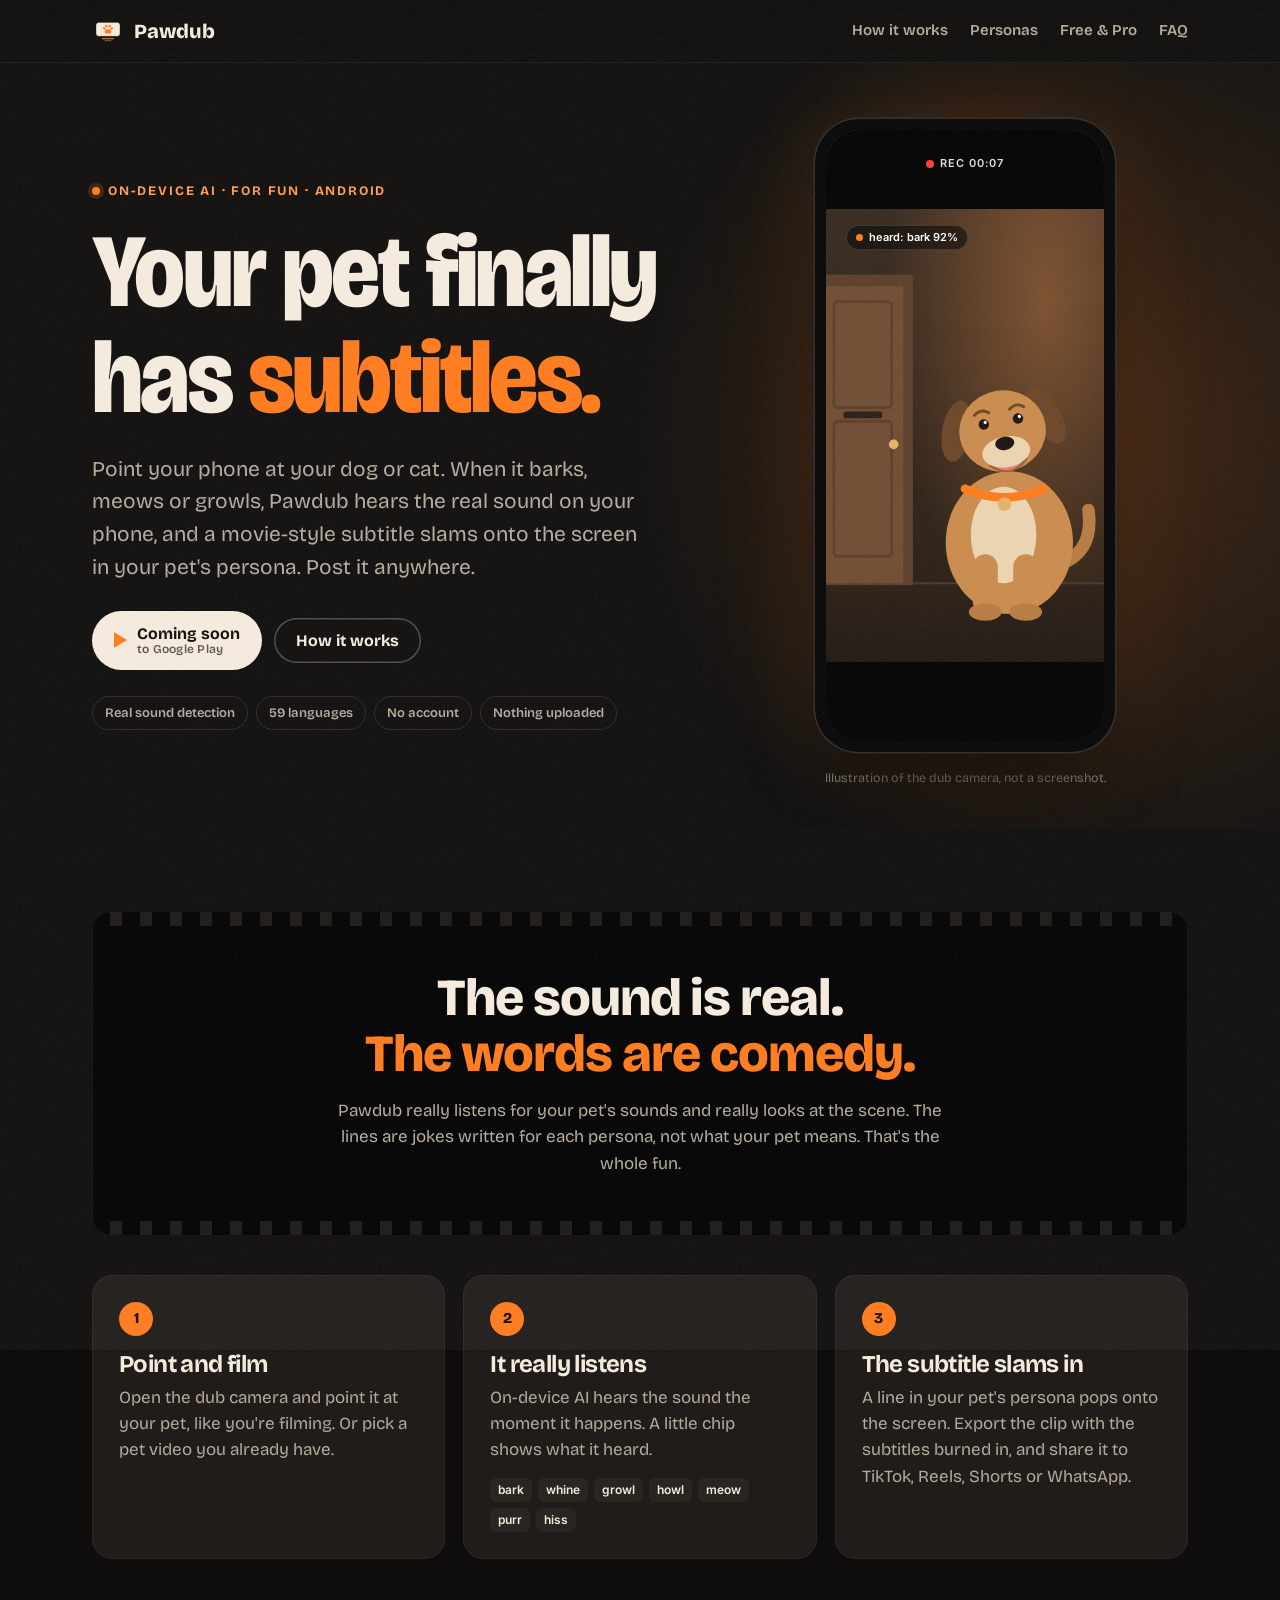
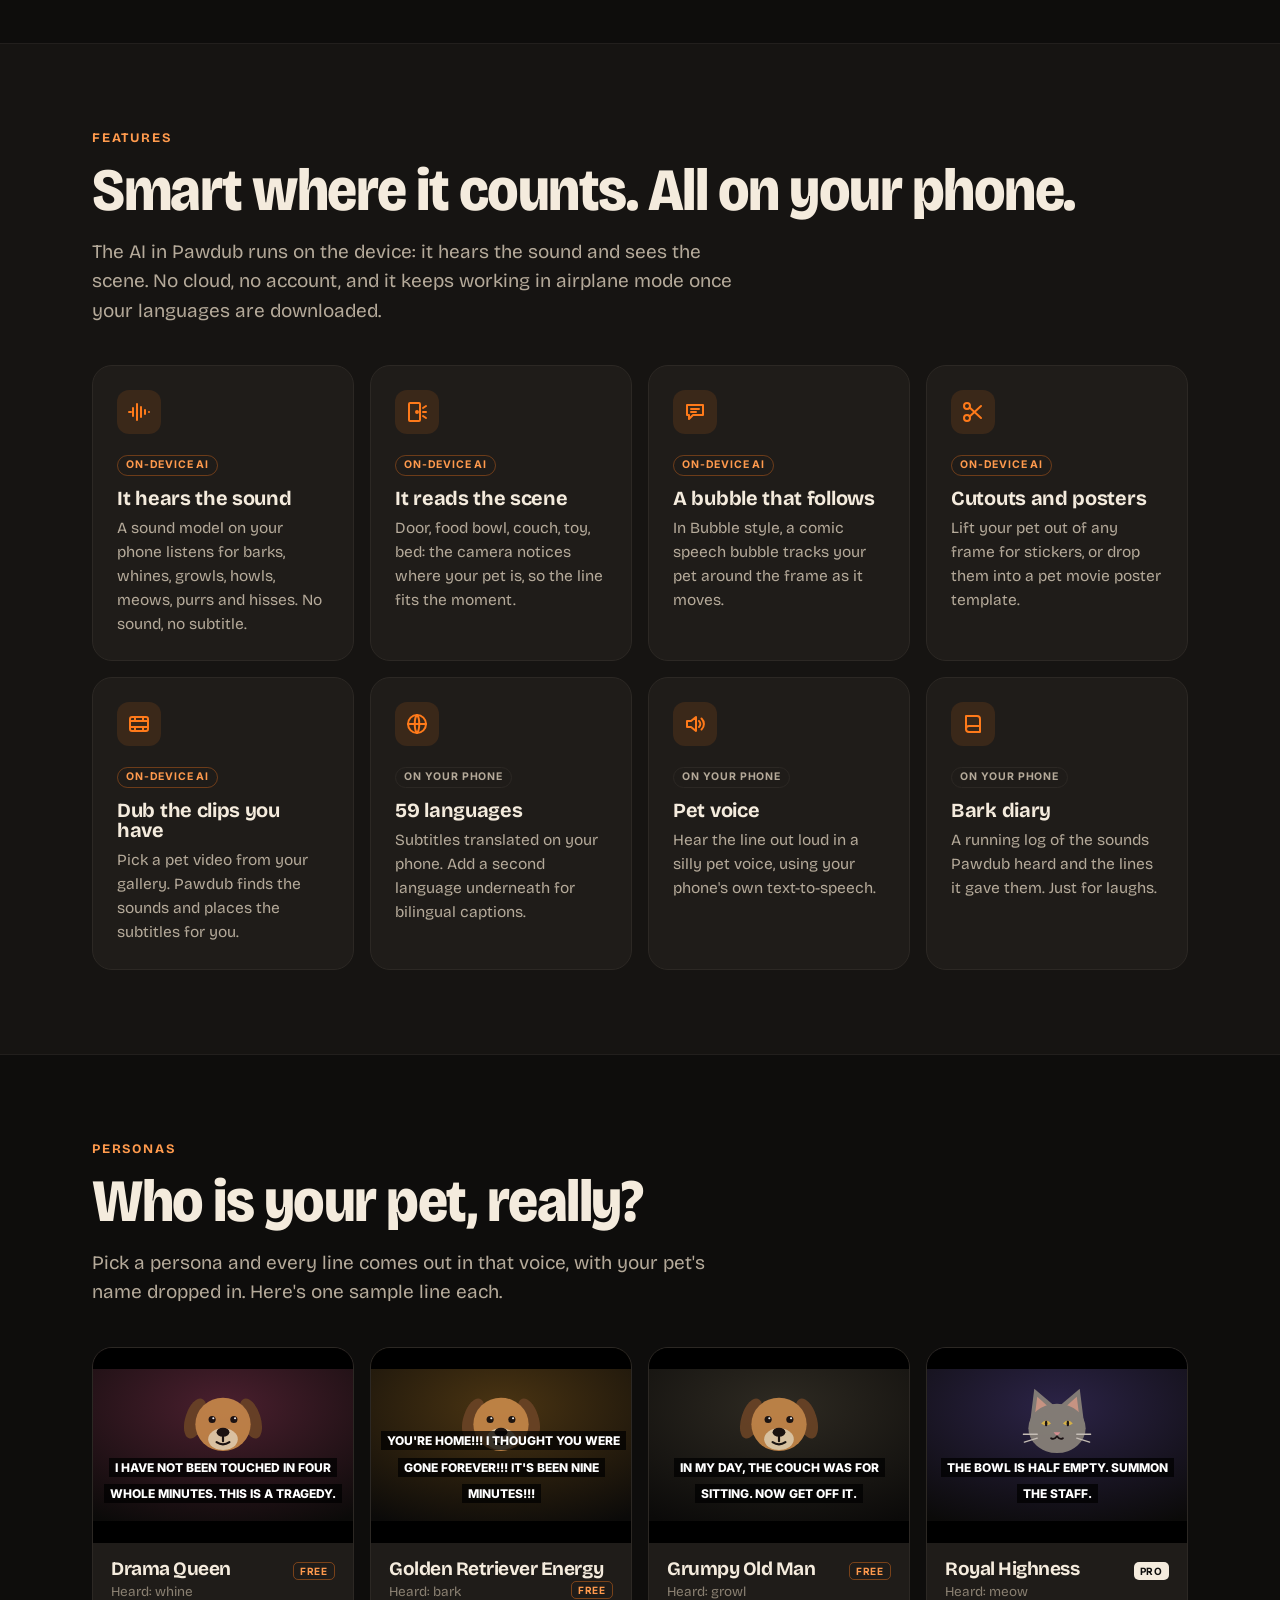
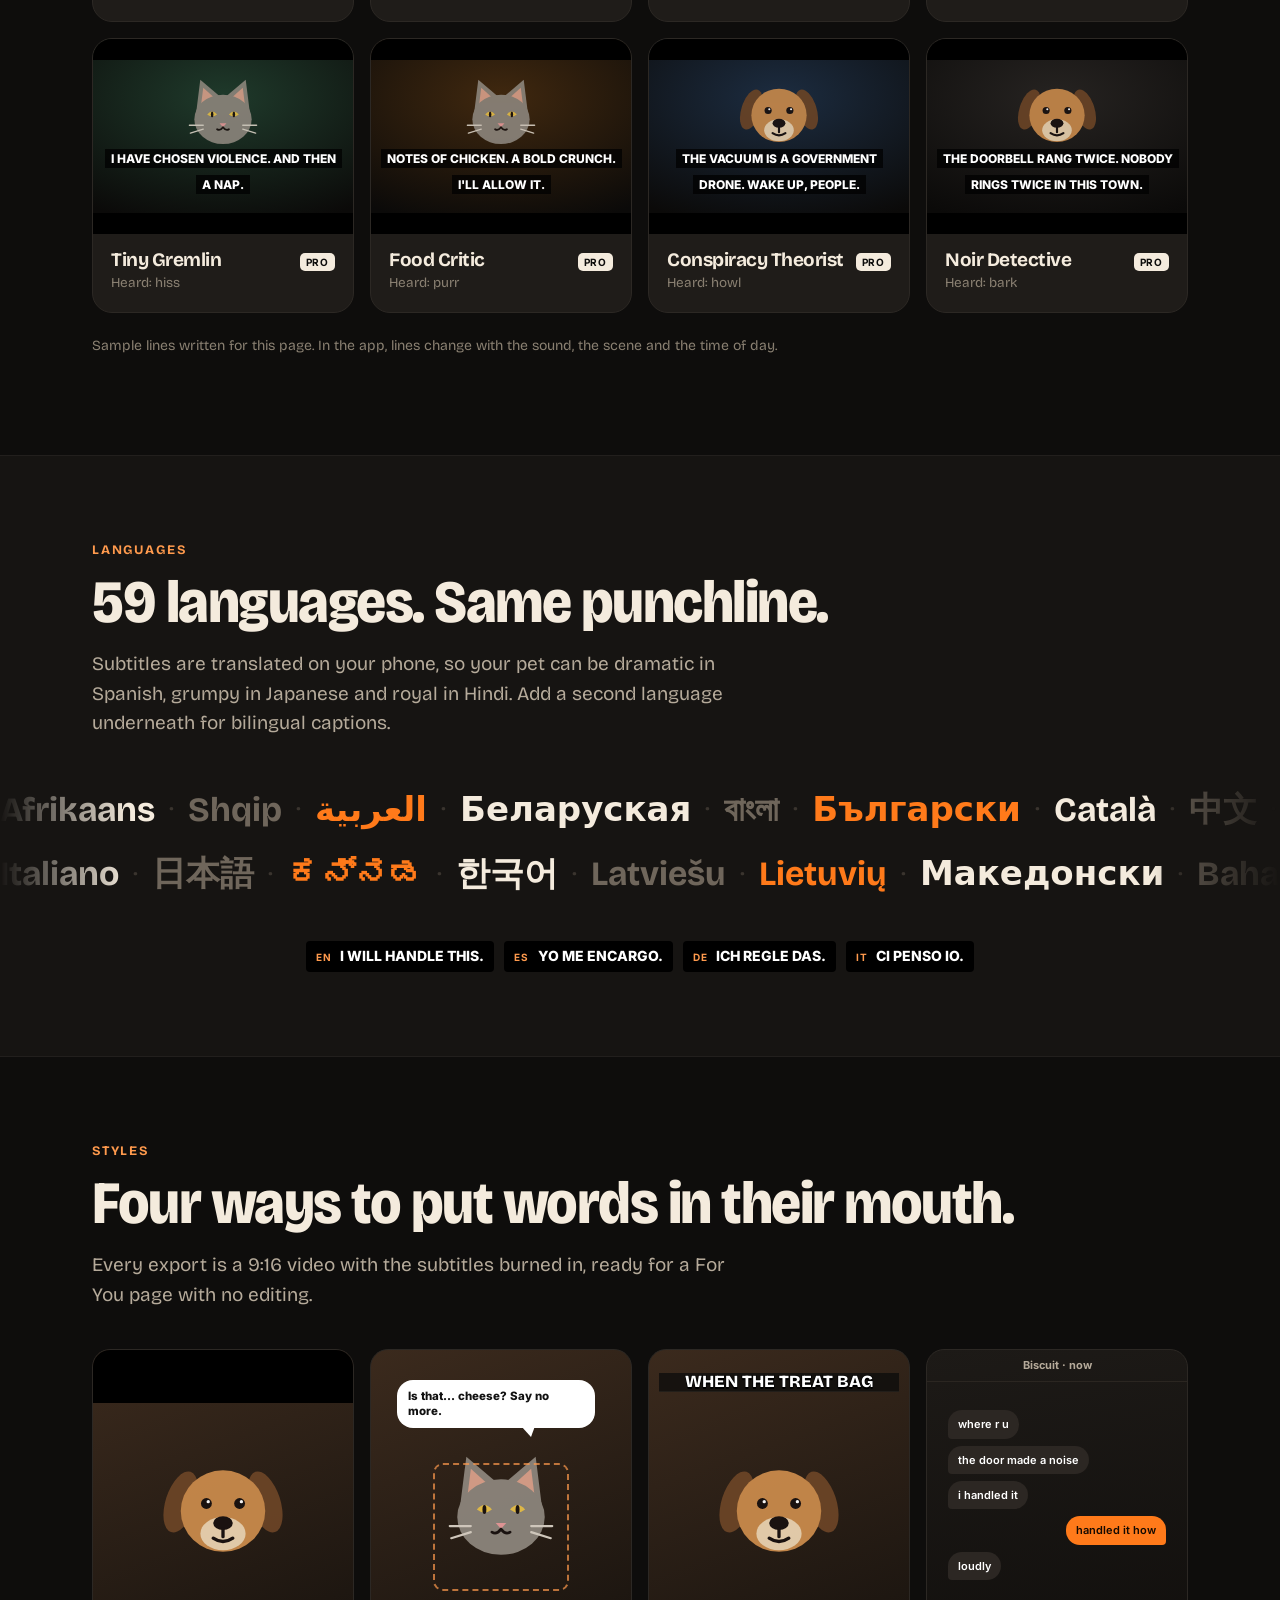
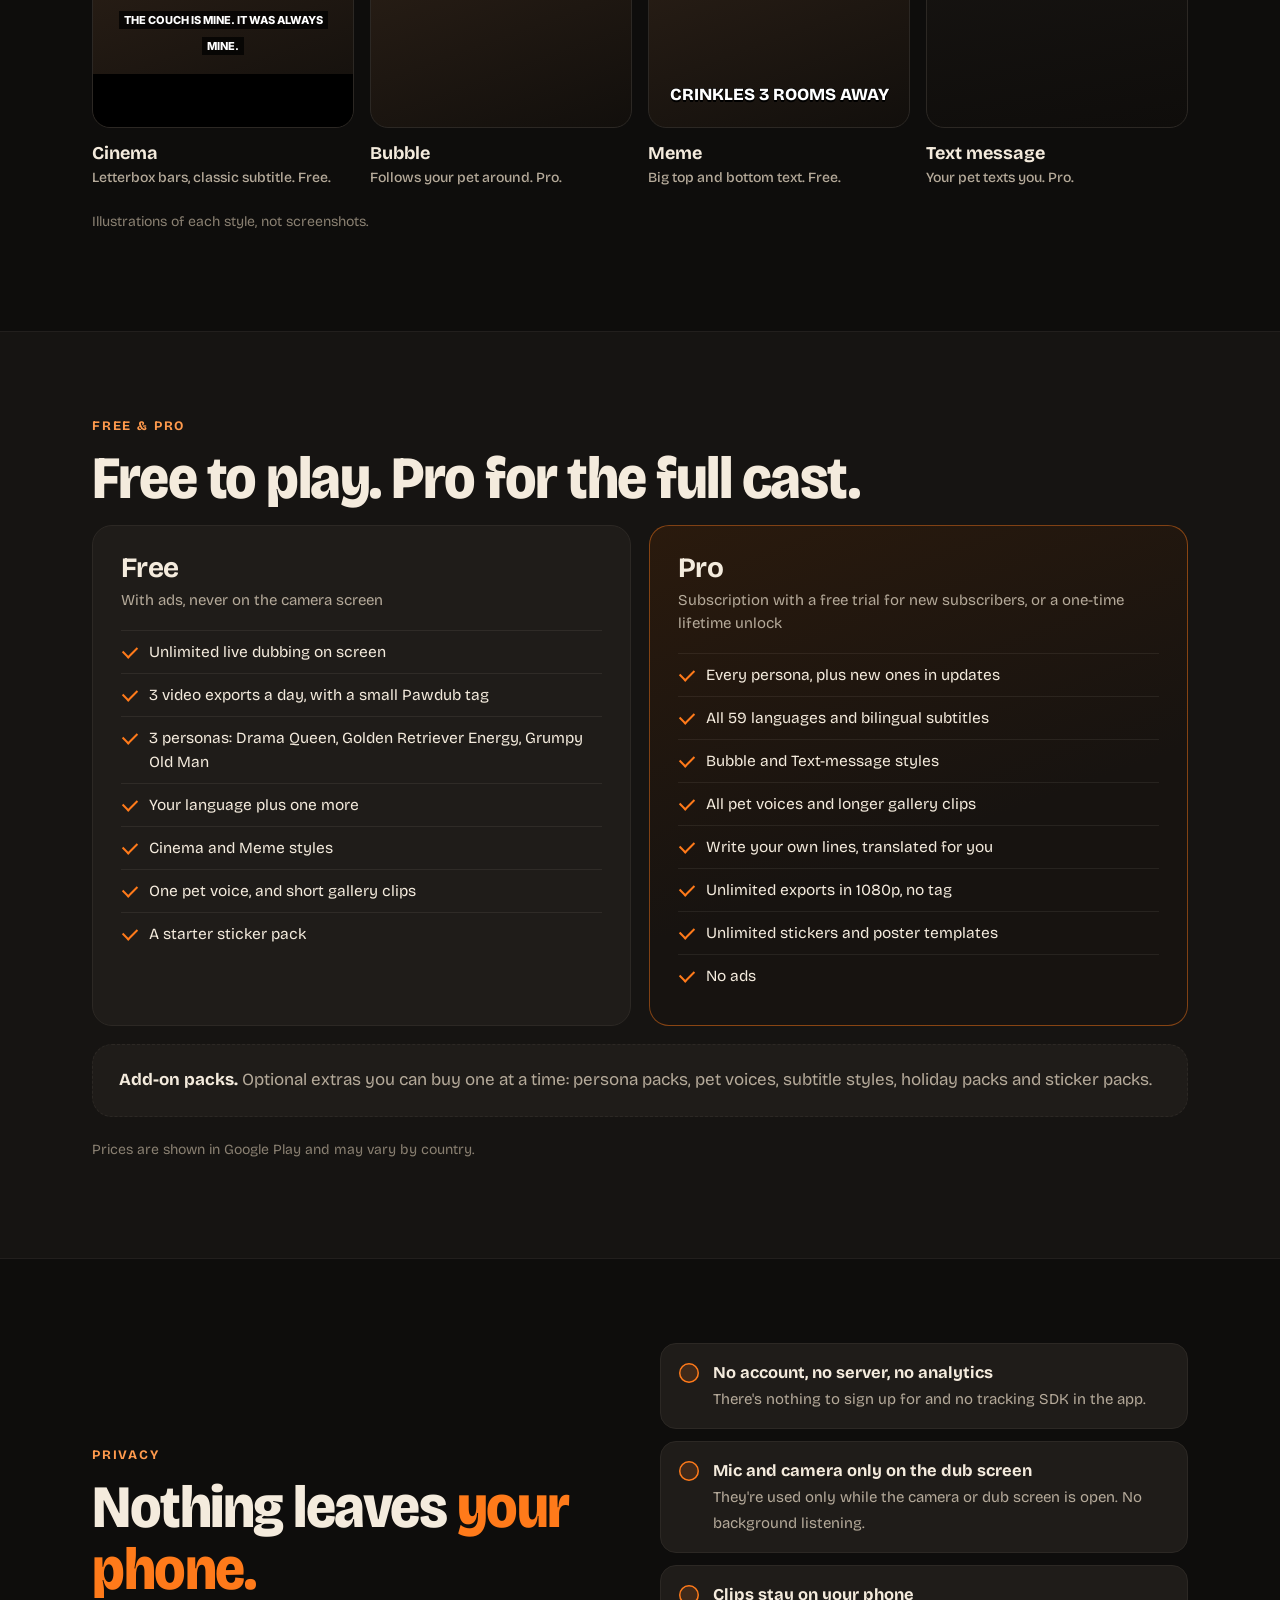
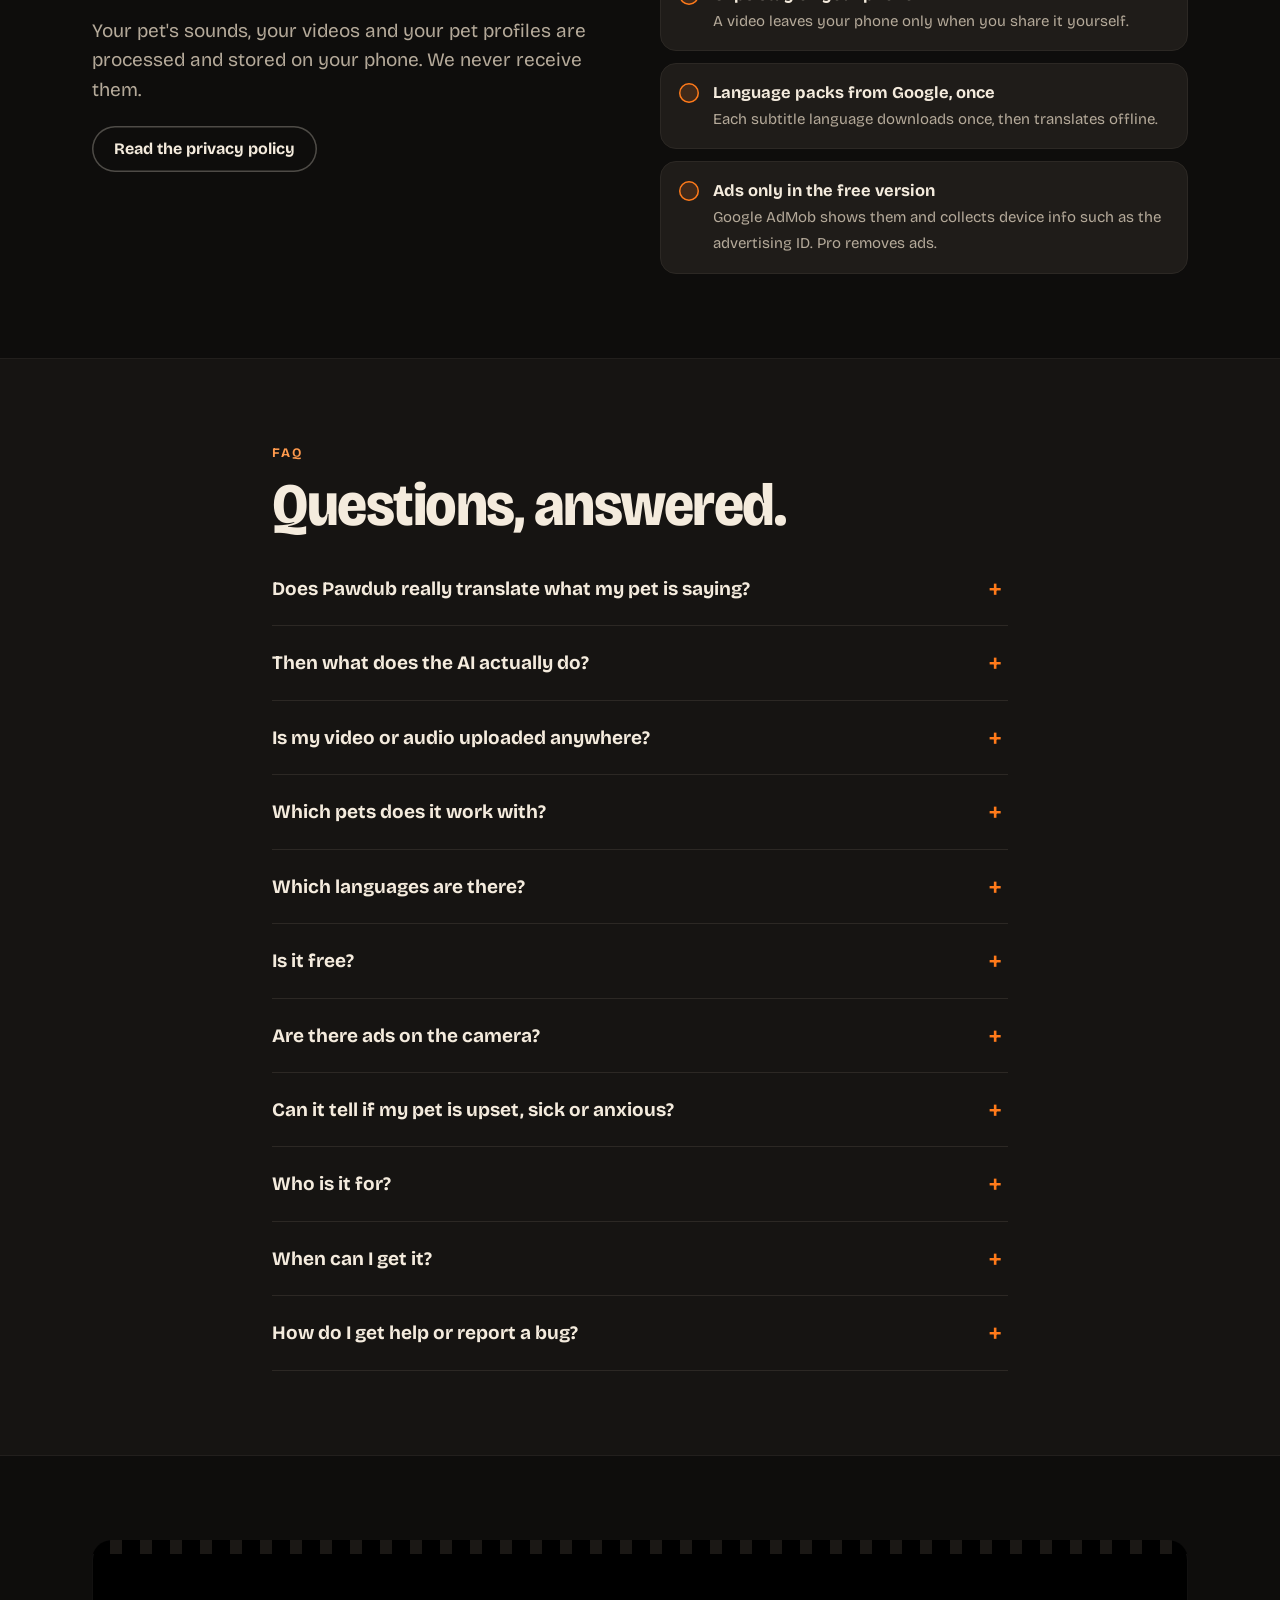
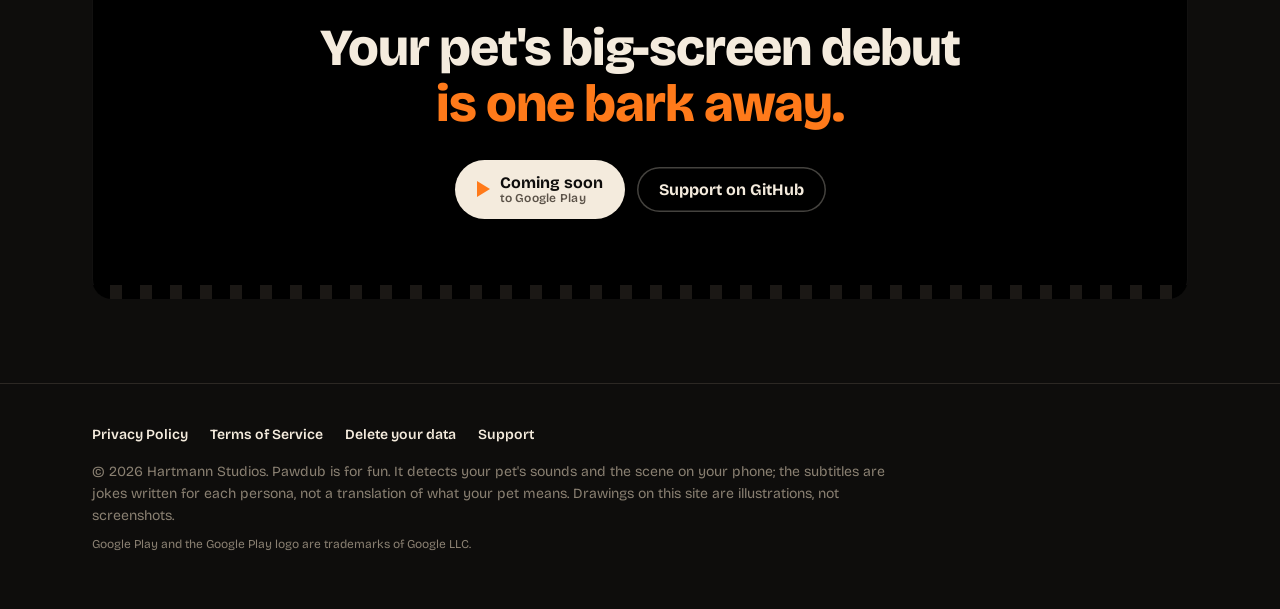
==== index.html @ ab659527 "Add Pawdub website, privacy policy, terms and data deletion page" ====
<!doctype html>
<html lang="en">
<head>
<meta charset="utf-8">
<meta name="viewport" content="width=device-width, initial-scale=1, viewport-fit=cover">
<title>Pawdub: your pet finally has subtitles</title>
<meta name="description" content="Point your phone at your dog or cat. When it barks or meows, Pawdub detects the real sound on your phone and a funny movie-style subtitle pops up, in 59 languages. For fun. Coming soon to Google Play.">
<link rel="canonical" href="https://chartmann1590.github.io/pawdub-site/">
<meta name="theme-color" content="#0E0D0C">
<meta name="color-scheme" content="dark">
<meta property="og:type" content="website">
<meta property="og:site_name" content="Pawdub">
<meta property="og:title" content="Pawdub: your pet finally has subtitles">
<meta property="og:description" content="Point your phone at your dog or cat. When it barks or meows, Pawdub detects the real sound on your phone and a funny movie-style subtitle pops up, in 59 languages. For fun. Coming soon to Google Play.">
<meta property="og:url" content="https://chartmann1590.github.io/pawdub-site/">
<meta property="og:image" content="https://chartmann1590.github.io/pawdub-site/img/og.png">
<meta property="og:image:width" content="1200">
<meta property="og:image:height" content="630">
<meta property="og:image:alt" content="Pawdub: your pet finally has subtitles">
<meta name="twitter:card" content="summary_large_image">
<meta name="twitter:title" content="Pawdub: your pet finally has subtitles">
<meta name="twitter:description" content="Point your phone at your dog or cat. When it barks or meows, Pawdub detects the real sound on your phone and a funny movie-style subtitle pops up, in 59 languages. For fun. Coming soon to Google Play.">
<meta name="twitter:image" content="https://chartmann1590.github.io/pawdub-site/img/og.png">
<link rel="icon" type="image/png" sizes="32x32" href="https://chartmann1590.github.io/pawdub-site/img/icon-32.png">
<link rel="apple-touch-icon" href="https://chartmann1590.github.io/pawdub-site/img/icon-180.png">
<link rel="preconnect" href="https://fonts.googleapis.com">
<link rel="preconnect" href="https://fonts.gstatic.com" crossorigin>
<link rel="stylesheet" href="https://fonts.googleapis.com/css2?family=Bricolage+Grotesque:opsz,wdth,wght@12..96,75..100,400..800&family=Inter:wght@500..900&display=swap">
<link rel="stylesheet" href="https://chartmann1590.github.io/pawdub-site/style.css">

</head>
<body>
<a class="skip" href="#main">Skip to content</a>
<header class="top"><div class="wrap nav">
<a class="brand" href="https://chartmann1590.github.io/pawdub-site/"><img src="https://chartmann1590.github.io/pawdub-site/img/icon-192.png" alt="" width="32" height="32"><span>Pawdub</span></a>
<nav aria-label="Main"><a class="hide-sm" href="https://chartmann1590.github.io/pawdub-site/#how">How it works</a><a href="https://chartmann1590.github.io/pawdub-site/#personas">Personas</a><a class="hide-sm" href="https://chartmann1590.github.io/pawdub-site/#pro">Free &amp; Pro</a><a href="https://chartmann1590.github.io/pawdub-site/#faq">FAQ</a></nav>
</div></header>
<main id="main">
<svg width="0" height="0" style="position:absolute" aria-hidden="true" focusable="false"><defs>
<symbol id="dog" viewBox="0 0 100 100">
<ellipse cx="22" cy="46" rx="10" ry="21" transform="rotate(18 22 46)" fill="#6B4426"/><ellipse cx="78" cy="46" rx="10" ry="21" transform="rotate(-18 78 46)" fill="#6B4426"/>
<ellipse cx="50" cy="52" rx="28" ry="27" fill="#C98A4B"/><ellipse cx="50" cy="67" rx="15" ry="11" fill="#EBD3B0"/>
<ellipse cx="50" cy="60" rx="6.5" ry="4.6" fill="#1A1210"/><circle cx="39" cy="47" r="3.6" fill="#1A1210"/><circle cx="61" cy="47" r="3.6" fill="#1A1210"/>
<circle cx="40.2" cy="45.8" r="1.1" fill="#fff"/><circle cx="62.2" cy="45.8" r="1.1" fill="#fff"/>
<path d="M50 64v5M43.5 70q6.5 4.5 13 0" stroke="#1A1210" stroke-width="2.2" fill="none" stroke-linecap="round"/>
</symbol>
<symbol id="cat" viewBox="0 0 100 100">
<path d="M23 48 27 16 47 33Z" fill="#8C857C"/><path d="M77 48 73 16 53 33Z" fill="#8C857C"/>
<path d="M28 40 30 24 41 34Z" fill="#D9A08A"/><path d="M72 40 70 24 59 34Z" fill="#D9A08A"/>
<ellipse cx="50" cy="56" rx="29" ry="25" fill="#8C857C"/>
<path d="M34 51q5-6 10 0q-5 4-10 0Z" fill="#E7C04A"/><path d="M56 51q5-6 10 0q-5 4-10 0Z" fill="#E7C04A"/>
<ellipse cx="39" cy="51" rx="1.3" ry="3" fill="#1A1210"/><ellipse cx="61" cy="51" rx="1.3" ry="3" fill="#1A1210"/>
<path d="M46.5 60h7l-3.5 4Z" fill="#E79A9A"/><path d="M50 64q-3 4-6 2M50 64q3 4 6 2" stroke="#1A1210" stroke-width="1.8" fill="none" stroke-linecap="round"/>
<path d="M30 62H16M30 66l-13 4M70 62h14M70 66l13 4" stroke="#D8D0C4" stroke-width="1.4" stroke-linecap="round"/>
</symbol>
</defs></svg>
<section class="hero"><div class="wrap hero-grid">
<div class="hero-copy">
<p class="eyebrow">On-device AI &middot; For fun &middot; Android</p>
<h1>Your pet finally has <em>subtitles.</em></h1>
<p class="lead">Point your phone at your dog or cat. When it barks, meows or growls, Pawdub hears the real sound on your phone, and a movie-style subtitle slams onto the screen in your pet's persona. Post it anywhere.</p>
<div class="cta"><span class="btn soon" role="note" aria-label="Coming soon to Google Play"><i class="tri" aria-hidden="true"></i><span>Coming soon<small>to Google Play</small></span></span><a class="btn ghost" href="#how">How it works</a></div>
<ul class="pills"><li>Real sound detection</li><li>59 languages</li><li>No account</li><li>Nothing uploaded</li></ul>
</div>
<figure class="hero-art" style="margin:0">
<div class="phone"><div class="screen"><svg class="scene" viewBox="0 0 300 634" preserveAspectRatio="xMidYMid slice" aria-hidden="true">
<defs>
<linearGradient id="wall" x1="0" y1="0" x2="0" y2="1"><stop offset="0" stop-color="#3A2A1F"/><stop offset="1" stop-color="#22190F"/></linearGradient>
<radialGradient id="lamp" cx=".78" cy=".28" r=".55"><stop offset="0" stop-color="#FF9A4D" stop-opacity=".35"/><stop offset="1" stop-color="#FF9A4D" stop-opacity="0"/></radialGradient>
<linearGradient id="floor" x1="0" y1="0" x2="0" y2="1"><stop offset="0" stop-color="#2A1E15"/><stop offset="1" stop-color="#140F0B"/></linearGradient>
</defs>
<rect width="300" height="634" fill="url(#wall)"/><rect width="300" height="634" fill="url(#lamp)"/>
<rect y="470" width="300" height="164" fill="url(#floor)"/><path d="M0 470H300" stroke="#4A3626" stroke-width="2"/>
<g><rect x="-8" y="150" width="104" height="322" fill="#5A3D28"/><rect x="2" y="162" width="84" height="308" fill="#6E4B31"/>
<rect x="14" y="178" width="60" height="110" rx="4" fill="none" stroke="#5A3D28" stroke-width="3"/><rect x="14" y="302" width="60" height="140" rx="4" fill="none" stroke="#5A3D28" stroke-width="3"/>
<rect x="24" y="292" width="40" height="7" rx="2" fill="#2A1C12"/><circle cx="76" cy="326" r="5" fill="#E2B26B"/></g>
<g stroke="#FF7A1A" stroke-width="3" fill="none" stroke-linecap="round">
<path class="ring" d="M130 328q-10 14 0 28"/><path class="ring r2" d="M116 318q-16 24 0 48"/><path class="ring r3" d="M102 308q-22 34 0 68"/></g>
<g>
<path d="M250 450q34-14 28-56" stroke="#B57A3F" stroke-width="13" fill="none" stroke-linecap="round"/>
<ellipse cx="196" cy="428" rx="66" ry="74" fill="#C98A4B"/><ellipse cx="190" cy="420" rx="34" ry="50" fill="#EBD3B0"/>
<rect x="158" y="440" width="26" height="62" rx="13" fill="#C98A4B"/><rect x="200" y="440" width="26" height="62" rx="13" fill="#C98A4B"/>
<ellipse cx="171" cy="500" rx="17" ry="9" fill="#B57A3F"/><ellipse cx="213" cy="500" rx="17" ry="9" fill="#B57A3F"/>
<path d="M150 372q40 18 82 0" stroke="#FF7A1A" stroke-width="9" fill="none" stroke-linecap="round"/><circle cx="191" cy="388" r="7" fill="#E2B26B"/>
</g>
<g transform="rotate(-10 190 318)">
<ellipse cx="143" cy="304" rx="15" ry="32" transform="rotate(20 143 304)" fill="#6B4426"/><ellipse cx="237" cy="304" rx="15" ry="32" transform="rotate(-20 237 304)" fill="#6B4426"/>
<ellipse cx="190" cy="312" rx="45" ry="42" fill="#C98A4B"/>
<circle cx="172" cy="302" r="5.4" fill="#1A1210"/><circle cx="208" cy="302" r="5.4" fill="#1A1210"/><circle cx="173.8" cy="300.2" r="1.7" fill="#fff"/><circle cx="209.8" cy="300.2" r="1.7" fill="#fff"/>
<path d="M164 291q8-6 15 0M201 291q8-6 15 0" stroke="#6B4426" stroke-width="3" fill="none" stroke-linecap="round"/>
<g class="jaw"><path d="M170 340q20 18 40 0v6q-20 18-40 0Z" fill="#9C5F33"/><path d="M178 346q12 9 24 0" stroke="#E87C7C" stroke-width="5" fill="none" stroke-linecap="round"/></g>
<ellipse cx="190" cy="334" rx="25" ry="16" fill="#EBD3B0"/>
<ellipse cx="190" cy="325" rx="10" ry="7" fill="#1A1210"/>
</g>
</svg>
<div class="lb t"></div><div class="lb b"></div>
<div class="rec"><b></b>REC 00:07</div><div class="lang-c" aria-hidden="true"><b class="lang">EN</b><b class="lang">ES</b><b class="lang">PT</b><b class="lang">FR</b></div>
<div class="chip"><i></i>heard: bark 92%</div>
<div class="subs" aria-live="off"><p class="sub" lang="en"><span>The mailman has returned. I will handle this.</span><small>HEARD: BARK &middot; DOOR</small></p><p class="sub" lang="es"><span>El cartero ha vuelto. Yo me encargo de esto.</span><small>HEARD: BARK &middot; DOOR</small></p><p class="sub" lang="pt"><span>O carteiro voltou. Deixa comigo.</span><small>HEARD: BARK &middot; DOOR</small></p><p class="sub" lang="fr"><span>Le facteur est de retour. Je m&#x27;en occupe.</span><small>HEARD: BARK &middot; DOOR</small></p></div>
</div></div>
<figcaption class="cap">Illustration of the dub camera, not a screenshot.</figcaption></figure>
</div></section>

<section class="sec" id="how"><div class="wrap">
<div class="letterbox"><p class="big">The sound is real.<br><span>The words are comedy.</span></p>
<p class="small">Pawdub really listens for your pet's sounds and really looks at the scene. The lines are jokes written for each persona, not what your pet means. That's the whole fun.</p></div>
<div class="steps">
<div class="step"><div class="n">1</div><h3>Point and film</h3><p>Open the dub camera and point it at your pet, like you're filming. Or pick a pet video you already have.</p></div>
<div class="step"><div class="n">2</div><h3>It really listens</h3><p>On-device AI hears the sound the moment it happens. A little chip shows what it heard.</p><div class="heard"><span>bark</span><span>whine</span><span>growl</span><span>howl</span><span>meow</span><span>purr</span><span>hiss</span></div></div>
<div class="step"><div class="n">3</div><h3>The subtitle slams in</h3><p>A line in your pet's persona pops onto the screen. Export the clip with the subtitles burned in, and share it to TikTok, Reels, Shorts or WhatsApp.</p></div>
</div>
</div></section>

<section class="sec alt" id="features"><div class="wrap">
<p class="kicker">Features</p>
<h2>Smart where it counts. All on your phone.</h2>
<p class="intro">The AI in Pawdub runs on the device: it hears the sound and sees the scene. No cloud, no account, and it keeps working in airplane mode once your languages are downloaded.</p>
<div class="grid f"><div class="card"><div class="ic"><svg viewBox="0 0 24 24" aria-hidden="true"><path d="M2 12h2M6 8v8M10 4v16M14 7v10M18 10v4M22 12h0"/></svg></div><span class="tag">On-device AI</span><h3>It hears the sound</h3><p>A sound model on your phone listens for barks, whines, growls, howls, meows, purrs and hisses. No sound, no subtitle.</p></div><div class="card"><div class="ic"><svg viewBox="0 0 24 24" aria-hidden="true"><rect x="4" y="3" width="11" height="18" rx="1"/><circle cx="12" cy="12" r="1"/><path d="M18 8l3-2M18 12h3M18 16l3 2"/></svg></div><span class="tag">On-device AI</span><h3>It reads the scene</h3><p>Door, food bowl, couch, toy, bed: the camera notices where your pet is, so the line fits the moment.</p></div><div class="card"><div class="ic"><svg viewBox="0 0 24 24" aria-hidden="true"><path d="M4 5h16v10H10l-4 4v-4H4z"/><path d="M8 9h8M8 12h5"/></svg></div><span class="tag">On-device AI</span><h3>A bubble that follows</h3><p>In Bubble style, a comic speech bubble tracks your pet around the frame as it moves.</p></div><div class="card"><div class="ic"><svg viewBox="0 0 24 24" aria-hidden="true"><circle cx="6" cy="6" r="3"/><circle cx="6" cy="18" r="3"/><path d="M8.6 7.6 20 18M8.6 16.4 20 6"/></svg></div><span class="tag">On-device AI</span><h3>Cutouts and posters</h3><p>Lift your pet out of any frame for stickers, or drop them into a pet movie poster template.</p></div><div class="card"><div class="ic"><svg viewBox="0 0 24 24" aria-hidden="true"><rect x="3" y="5" width="18" height="14" rx="2"/><path d="M3 9h18M3 15h18M8 5v4M16 5v4M8 15v4M16 15v4"/></svg></div><span class="tag">On-device AI</span><h3>Dub the clips you have</h3><p>Pick a pet video from your gallery. Pawdub finds the sounds and places the subtitles for you.</p></div><div class="card"><div class="ic"><svg viewBox="0 0 24 24" aria-hidden="true"><circle cx="12" cy="12" r="9"/><path d="M3 12h18M12 3c3 3 3 15 0 18M12 3c-3 3-3 15 0 18"/></svg></div><span class="tag plain">On your phone</span><h3>59 languages</h3><p>Subtitles translated on your phone. Add a second language underneath for bilingual captions.</p></div><div class="card"><div class="ic"><svg viewBox="0 0 24 24" aria-hidden="true"><path d="M4 9v6h4l5 4V5L8 9z"/><path d="M16 9a4 4 0 0 1 0 6M18.5 6.5a7.5 7.5 0 0 1 0 11"/></svg></div><span class="tag plain">On your phone</span><h3>Pet voice</h3><p>Hear the line out loud in a silly pet voice, using your phone's own text-to-speech.</p></div><div class="card"><div class="ic"><svg viewBox="0 0 24 24" aria-hidden="true"><path d="M5 4h11a3 3 0 0 1 3 3v13H8a3 3 0 0 1-3-3z"/><path d="M5 17a3 3 0 0 1 3-3h11"/></svg></div><span class="tag plain">On your phone</span><h3>Bark diary</h3><p>A running log of the sounds Pawdub heard and the lines it gave them. Just for laughs.</p></div></div>
</div></section>

<section class="sec" id="personas"><div class="wrap">
<p class="kicker">Personas</p>
<h2>Who is your pet, really?</h2>
<p class="intro">Pick a persona and every line comes out in that voice, with your pet's name dropped in. Here's one sample line each.</p>
<p class="swipe" aria-hidden="true">Swipe for more &rarr;</p>
<div class="personas"><article class="persona"><div class="frame" style="--c:#4A1F2E"><svg class="" viewBox="0 0 100 100" aria-hidden="true"><use href="#dog"/></svg><p><span>I have not been touched in four whole minutes. This is a tragedy.</span></p></div><div class="meta"><h3>Drama Queen<span class=free>FREE</span></h3><p>Heard: whine</p></div></article><article class="persona"><div class="frame" style="--c:#4A3412"><svg class="" viewBox="0 0 100 100" aria-hidden="true"><use href="#dog"/></svg><p><span>You&#x27;re home!!! I thought you were gone forever!!! It&#x27;s been nine minutes!!!</span></p></div><div class="meta"><h3>Golden Retriever Energy<span class=free>FREE</span></h3><p>Heard: bark</p></div></article><article class="persona"><div class="frame" style="--c:#2E2A22"><svg class="" viewBox="0 0 100 100" aria-hidden="true"><use href="#dog"/></svg><p><span>In my day, the couch was for sitting. Now get off it.</span></p></div><div class="meta"><h3>Grumpy Old Man<span class=free>FREE</span></h3><p>Heard: growl</p></div></article><article class="persona"><div class="frame" style="--c:#2B2346"><svg class="" viewBox="0 0 100 100" aria-hidden="true"><use href="#cat"/></svg><p><span>The bowl is half empty. Summon the staff.</span></p></div><div class="meta"><h3>Royal Highness<span class=pro>PRO</span></h3><p>Heard: meow</p></div></article><article class="persona"><div class="frame" style="--c:#1F3A2B"><svg class="" viewBox="0 0 100 100" aria-hidden="true"><use href="#cat"/></svg><p><span>I have chosen violence. And then a nap.</span></p></div><div class="meta"><h3>Tiny Gremlin<span class=pro>PRO</span></h3><p>Heard: hiss</p></div></article><article class="persona"><div class="frame" style="--c:#40280F"><svg class="" viewBox="0 0 100 100" aria-hidden="true"><use href="#cat"/></svg><p><span>Notes of chicken. A bold crunch. I&#x27;ll allow it.</span></p></div><div class="meta"><h3>Food Critic<span class=pro>PRO</span></h3><p>Heard: purr</p></div></article><article class="persona"><div class="frame" style="--c:#1C2C40"><svg class="" viewBox="0 0 100 100" aria-hidden="true"><use href="#dog"/></svg><p><span>The vacuum is a government drone. Wake up, people.</span></p></div><div class="meta"><h3>Conspiracy Theorist<span class=pro>PRO</span></h3><p>Heard: howl</p></div></article><article class="persona"><div class="frame" style="--c:#262321"><svg class="" viewBox="0 0 100 100" aria-hidden="true"><use href="#dog"/></svg><p><span>The doorbell rang twice. Nobody rings twice in this town.</span></p></div><div class="meta"><h3>Noir Detective<span class=pro>PRO</span></h3><p>Heard: bark</p></div></article></div>
<p class="fine">Sample lines written for this page. In the app, lines change with the sound, the scene and the time of day.</p>
</div></section>

<section class="sec alt" id="languages"><div class="wrap">
<p class="kicker">Languages</p>
<h2>59 languages. Same punchline.</h2>
<p class="intro">Subtitles are translated on your phone, so your pet can be dramatic in Spanish, grumpy in Japanese and royal in Hindi. Add a second language underneath for bilingual captions.</p>
</div>
<div class="ticker" aria-hidden="true"><div class="track"><span lang="und">Afrikaans</span><i>&middot;</i><span lang="und">Shqip</span><i>&middot;</i><span lang="und">العربية</span><i>&middot;</i><span lang="und">Беларуская</span><i>&middot;</i><span lang="und">বাংলা</span><i>&middot;</i><span lang="und">Български</span><i>&middot;</i><span lang="und">Català</span><i>&middot;</i><span lang="und">中文</span><i>&middot;</i><span lang="und">Hrvatski</span><i>&middot;</i><span lang="und">Čeština</span><i>&middot;</i><span lang="und">Dansk</span><i>&middot;</i><span lang="und">Nederlands</span><i>&middot;</i><span lang="und">English</span><i>&middot;</i><span lang="und">Esperanto</span><i>&middot;</i><span lang="und">Eesti</span><i>&middot;</i><span lang="und">Suomi</span><i>&middot;</i><span lang="und">Français</span><i>&middot;</i><span lang="und">Galego</span><i>&middot;</i><span lang="und">ქართული</span><i>&middot;</i><span lang="und">Deutsch</span><i>&middot;</i><span lang="und">Ελληνικά</span><i>&middot;</i><span lang="und">ગુજરાતી</span><i>&middot;</i><span lang="und">Kreyòl ayisyen</span><i>&middot;</i><span lang="und">עברית</span><i>&middot;</i><span lang="und">हिन्दी</span><i>&middot;</i><span lang="und">Magyar</span><i>&middot;</i><span lang="und">Íslenska</span><i>&middot;</i><span lang="und">Bahasa Indonesia</span><i>&middot;</i><span lang="und">Gaeilge</span><i>&middot;</i><span lang="und">Afrikaans</span><i>&middot;</i><span lang="und">Shqip</span><i>&middot;</i><span lang="und">العربية</span><i>&middot;</i><span lang="und">Беларуская</span><i>&middot;</i><span lang="und">বাংলা</span><i>&middot;</i><span lang="und">Български</span><i>&middot;</i><span lang="und">Català</span><i>&middot;</i><span lang="und">中文</span><i>&middot;</i><span lang="und">Hrvatski</span><i>&middot;</i><span lang="und">Čeština</span><i>&middot;</i><span lang="und">Dansk</span><i>&middot;</i><span lang="und">Nederlands</span><i>&middot;</i><span lang="und">English</span><i>&middot;</i><span lang="und">Esperanto</span><i>&middot;</i><span lang="und">Eesti</span><i>&middot;</i><span lang="und">Suomi</span><i>&middot;</i><span lang="und">Français</span><i>&middot;</i><span lang="und">Galego</span><i>&middot;</i><span lang="und">ქართული</span><i>&middot;</i><span lang="und">Deutsch</span><i>&middot;</i><span lang="und">Ελληνικά</span><i>&middot;</i><span lang="und">ગુજરાતી</span><i>&middot;</i><span lang="und">Kreyòl ayisyen</span><i>&middot;</i><span lang="und">עברית</span><i>&middot;</i><span lang="und">हिन्दी</span><i>&middot;</i><span lang="und">Magyar</span><i>&middot;</i><span lang="und">Íslenska</span><i>&middot;</i><span lang="und">Bahasa Indonesia</span><i>&middot;</i><span lang="und">Gaeilge</span><i>&middot;</i></div></div>
<div class="ticker rev" aria-hidden="true"><div class="track"><span lang="und">Italiano</span><i>&middot;</i><span lang="und">日本語</span><i>&middot;</i><span lang="und">ಕನ್ನಡ</span><i>&middot;</i><span lang="und">한국어</span><i>&middot;</i><span lang="und">Latviešu</span><i>&middot;</i><span lang="und">Lietuvių</span><i>&middot;</i><span lang="und">Македонски</span><i>&middot;</i><span lang="und">Bahasa Melayu</span><i>&middot;</i><span lang="und">Malti</span><i>&middot;</i><span lang="und">मराठी</span><i>&middot;</i><span lang="und">Norsk</span><i>&middot;</i><span lang="und">فارسی</span><i>&middot;</i><span lang="und">Polski</span><i>&middot;</i><span lang="und">Português</span><i>&middot;</i><span lang="und">Română</span><i>&middot;</i><span lang="und">Русский</span><i>&middot;</i><span lang="und">Slovenčina</span><i>&middot;</i><span lang="und">Slovenščina</span><i>&middot;</i><span lang="und">Español</span><i>&middot;</i><span lang="und">Kiswahili</span><i>&middot;</i><span lang="und">Svenska</span><i>&middot;</i><span lang="und">Tagalog</span><i>&middot;</i><span lang="und">தமிழ்</span><i>&middot;</i><span lang="und">తెలుగు</span><i>&middot;</i><span lang="und">ไทย</span><i>&middot;</i><span lang="und">Türkçe</span><i>&middot;</i><span lang="und">Українська</span><i>&middot;</i><span lang="und">اردو</span><i>&middot;</i><span lang="und">Tiếng Việt</span><i>&middot;</i><span lang="und">Cymraeg</span><i>&middot;</i><span lang="und">Italiano</span><i>&middot;</i><span lang="und">日本語</span><i>&middot;</i><span lang="und">ಕನ್ನಡ</span><i>&middot;</i><span lang="und">한국어</span><i>&middot;</i><span lang="und">Latviešu</span><i>&middot;</i><span lang="und">Lietuvių</span><i>&middot;</i><span lang="und">Македонски</span><i>&middot;</i><span lang="und">Bahasa Melayu</span><i>&middot;</i><span lang="und">Malti</span><i>&middot;</i><span lang="und">मराठी</span><i>&middot;</i><span lang="und">Norsk</span><i>&middot;</i><span lang="und">فارسی</span><i>&middot;</i><span lang="und">Polski</span><i>&middot;</i><span lang="und">Português</span><i>&middot;</i><span lang="und">Română</span><i>&middot;</i><span lang="und">Русский</span><i>&middot;</i><span lang="und">Slovenčina</span><i>&middot;</i><span lang="und">Slovenščina</span><i>&middot;</i><span lang="und">Español</span><i>&middot;</i><span lang="und">Kiswahili</span><i>&middot;</i><span lang="und">Svenska</span><i>&middot;</i><span lang="und">Tagalog</span><i>&middot;</i><span lang="und">தமிழ்</span><i>&middot;</i><span lang="und">తెలుగు</span><i>&middot;</i><span lang="und">ไทย</span><i>&middot;</i><span lang="und">Türkçe</span><i>&middot;</i><span lang="und">Українська</span><i>&middot;</i><span lang="und">اردو</span><i>&middot;</i><span lang="und">Tiếng Việt</span><i>&middot;</i><span lang="und">Cymraeg</span><i>&middot;</i></div></div>
<div class="wrap"><div class="langline">
<span class="sub2"><b>EN</b>I will handle this.</span><span class="sub2" lang="es"><b>ES</b>Yo me encargo.</span><span class="sub2" lang="de"><b>DE</b>Ich regle das.</span><span class="sub2" lang="it"><b>IT</b>Ci penso io.</span>
</div></div>
</section>

<section class="sec" id="styles"><div class="wrap">
<p class="kicker">Styles</p>
<h2>Four ways to put words in their mouth.</h2>
<p class="intro">Every export is a 9:16 video with the subtitles burned in, ready for a For You page with no editing.</p>
<div class="styles">
<figure class="style"><div class="tile t-cinema"><svg class="pet" viewBox="0 0 100 100" aria-hidden="true"><use href="#dog"/></svg><p><span>The couch is mine. It was always mine.</span></p></div><figcaption>Cinema<span>Letterbox bars, classic subtitle. Free.</span></figcaption></figure>
<figure class="style"><div class="tile t-bubble"><div class="track-box"></div><svg class="pet" viewBox="0 0 100 100" aria-hidden="true"><use href="#cat"/></svg><p>Is that... cheese? Say no more.</p></div><figcaption>Bubble<span>Follows your pet around. Pro.</span></figcaption></figure>
<figure class="style"><div class="tile t-meme"><svg class="pet" viewBox="0 0 100 100" aria-hidden="true"><use href="#dog"/></svg><p class="top">When the treat bag</p><p class="bot">crinkles 3 rooms away</p></div><figcaption>Meme<span>Big top and bottom text. Free.</span></figcaption></figure>
<figure class="style"><div class="tile t-text"><div class="hdr">Biscuit &middot; now</div><div class="msgs"><div class="m in">where r u</div><div class="m in">the door made a noise</div><div class="m in">i handled it</div><div class="m out">handled it how</div><div class="m in">loudly</div></div></div><figcaption>Text message<span>Your pet texts you. Pro.</span></figcaption></figure>
</div>
<p class="fine">Illustrations of each style, not screenshots.</p>
</div></section>

<section class="sec alt" id="pro"><div class="wrap">
<p class="kicker">Free &amp; Pro</p>
<h2>Free to play. Pro for the full cast.</h2>
<div class="plans">
<div class="plan"><h3>Free</h3><p class="s">With ads, never on the camera screen</p><ul>
<li>Unlimited live dubbing on screen</li>
<li>3 video exports a day, with a small Pawdub tag</li>
<li>3 personas: Drama Queen, Golden Retriever Energy, Grumpy Old Man</li>
<li>Your language plus one more</li>
<li>Cinema and Meme styles</li>
<li>One pet voice, and short gallery clips</li>
<li>A starter sticker pack</li>
</ul></div>
<div class="plan pro"><h3>Pro</h3><p class="s">Subscription with a free trial for new subscribers, or a one-time lifetime unlock</p><ul>
<li>Every persona, plus new ones in updates</li>
<li>All 59 languages and bilingual subtitles</li>
<li>Bubble and Text-message styles</li>
<li>All pet voices and longer gallery clips</li>
<li>Write your own lines, translated for you</li>
<li>Unlimited exports in 1080p, no tag</li>
<li>Unlimited stickers and poster templates</li>
<li>No ads</li>
</ul></div>
</div>
<div class="addons"><strong>Add-on packs.</strong> Optional extras you can buy one at a time: persona packs, pet voices, subtitle styles, holiday packs and sticker packs.</div>
<p class="fine">Prices are shown in Google Play and may vary by country.</p>
</div></section>

<section class="sec" id="privacy"><div class="wrap priv">
<div><p class="kicker">Privacy</p><h2>Nothing leaves <span>your phone.</span></h2>
<p class="intro" style="margin-bottom:22px">Your pet's sounds, your videos and your pet profiles are processed and stored on your phone. We never receive them.</p>
<a class="btn ghost" href="https://chartmann1590.github.io/pawdub-site/privacy/">Read the privacy policy</a></div>
<ul class="checks">
<li><strong>No account, no server, no analytics</strong><span>There's nothing to sign up for and no tracking SDK in the app.</span></li>
<li><strong>Mic and camera only on the dub screen</strong><span>They're used only while the camera or dub screen is open. No background listening.</span></li>
<li><strong>Clips stay on your phone</strong><span>A video leaves your phone only when you share it yourself.</span></li>
<li><strong>Language packs from Google, once</strong><span>Each subtitle language downloads once, then translates offline.</span></li>
<li><strong>Ads only in the free version</strong><span>Google AdMob shows them and collects device info such as the advertising ID. Pro removes ads.</span></li>
</ul>
</div></section>

<section class="sec alt" id="faq"><div class="wrap narrow faq">
<p class="kicker">FAQ</p>
<h2>Questions, answered.</h2>
<details><summary>Does Pawdub really translate what my pet is saying?</summary><p>No, and no app can. Pawdub really detects your pet's sounds and the scene, right on your phone. The words are jokes we wrote for each persona, not what your pet means. It's for fun.</p></details><details><summary>Then what does the AI actually do?</summary><p>Two kinds of on-device models. One listens and recognizes the sound: bark, whine, growl, howl, meow, purr or hiss. The other looks at the frame: is there a dog or cat, a door, a food bowl, a couch, a toy. Pawdub uses both to pick a line that fits. If it hears nothing, nothing pops up.</p></details><details><summary>Is my video or audio uploaded anywhere?</summary><p>No. Sound and video are processed on your phone and never uploaded. There's no account and no server. The microphone and camera are only used while the dub screen is open. A clip leaves your phone only when you share it yourself.</p></details><details><summary>Which pets does it work with?</summary><p>It's made for dogs and cats. Other pets can be filmed, but the sound recognition and the lines are written for barks, meows and friends.</p></details><details><summary>Which languages are there?</summary><p>Subtitles come in 59 languages, translated on your phone. Each language is downloaded from Google once, then works offline. The full list: Afrikaans, Albanian, Arabic, Belarusian, Bengali, Bulgarian, Catalan, Chinese, Croatian, Czech, Danish, Dutch, English, Esperanto, Estonian, Finnish, French, Galician, Georgian, German, Greek, Gujarati, Haitian Creole, Hebrew, Hindi, Hungarian, Icelandic, Indonesian, Irish, Italian, Japanese, Kannada, Korean, Latvian, Lithuanian, Macedonian, Malay, Maltese, Marathi, Norwegian, Persian, Polish, Portuguese, Romanian, Russian, Slovak, Slovenian, Spanish, Swahili, Swedish, Tagalog, Tamil, Telugu, Thai, Turkish, Ukrainian, Urdu, Vietnamese, Welsh.</p></details><details><summary>Is it free?</summary><p>Yes. Live dubbing is free, with ads. Pro removes ads and unlocks every persona, language and style. Pro is a subscription with a free trial for new subscribers, or a one-time lifetime unlock, and there are optional add-on packs. Prices are shown in Google Play.</p></details><details><summary>Are there ads on the camera?</summary><p>Never. Ads only appear in the free version, and never on the camera screen. Pro has no ads at all.</p></details><details><summary>Can it tell if my pet is upset, sick or anxious?</summary><p>No. Pawdub makes no claims about your pet's feelings, health or behaviour. A growl is just a growl sound to it. If you're worried about your pet, talk to a vet.</p></details><details><summary>Who is it for?</summary><p>Pet people aged 13 and up who like posting their pets. It is not made for children.</p></details><details><summary>When can I get it?</summary><p>It's coming soon to Google Play for Android. This page will link straight to the listing the day it's live.</p></details><details><summary>How do I get help or report a bug?</summary><p>Open an issue on <a href="https://github.com/chartmann1590/pawdub-site/issues/new">GitHub</a>. Issues are public, so please don't post videos of your home or personal information.</p></details>
</div></section>

<section class="sec final" id="get"><div class="wrap">
<div class="letterbox"><p class="big">Your pet's big-screen debut<br><span>is one bark away.</span></p>
<div class="cta"><span class="btn soon" role="note" aria-label="Coming soon to Google Play"><i class="tri" aria-hidden="true"></i><span>Coming soon<small>to Google Play</small></span></span><a class="btn ghost" href="https://github.com/chartmann1590/pawdub-site/issues/new">Support on GitHub</a></div></div>
</div></section>
<script type="application/ld+json">{"@context": "https://schema.org", "@type": "SoftwareApplication", "name": "Pawdub: Funny Pet Translator", "operatingSystem": "Android", "applicationCategory": "EntertainmentApplication", "url": "https://chartmann1590.github.io/pawdub-site/", "author": {"@type": "Organization", "name": "Hartmann Studios", "url": "https://chartmann1590.github.io/pawdub-site/"}, "description": "Point your phone at your dog or cat. When it barks or meows, Pawdub detects the sound on your phone and a funny movie-style subtitle pops up, in any of 59 languages. For fun."}</script>

</main>
<footer class="foot"><div class="wrap">
<div class="foot-links"><a href="https://chartmann1590.github.io/pawdub-site/privacy/">Privacy Policy</a><a href="https://chartmann1590.github.io/pawdub-site/terms/">Terms of Service</a><a href="https://chartmann1590.github.io/pawdub-site/delete/">Delete your data</a><a href="https://github.com/chartmann1590/pawdub-site/issues/new">Support</a></div>
<p>&copy; 2026 Hartmann Studios. Pawdub is for fun. It detects your pet's sounds and the scene on your phone; the subtitles are jokes written for each persona, not a translation of what your pet means. Drawings on this site are illustrations, not screenshots.</p>
<p class="tm">Google Play and the Google Play logo are trademarks of Google LLC.</p>
</div></footer>
</body>
</html>
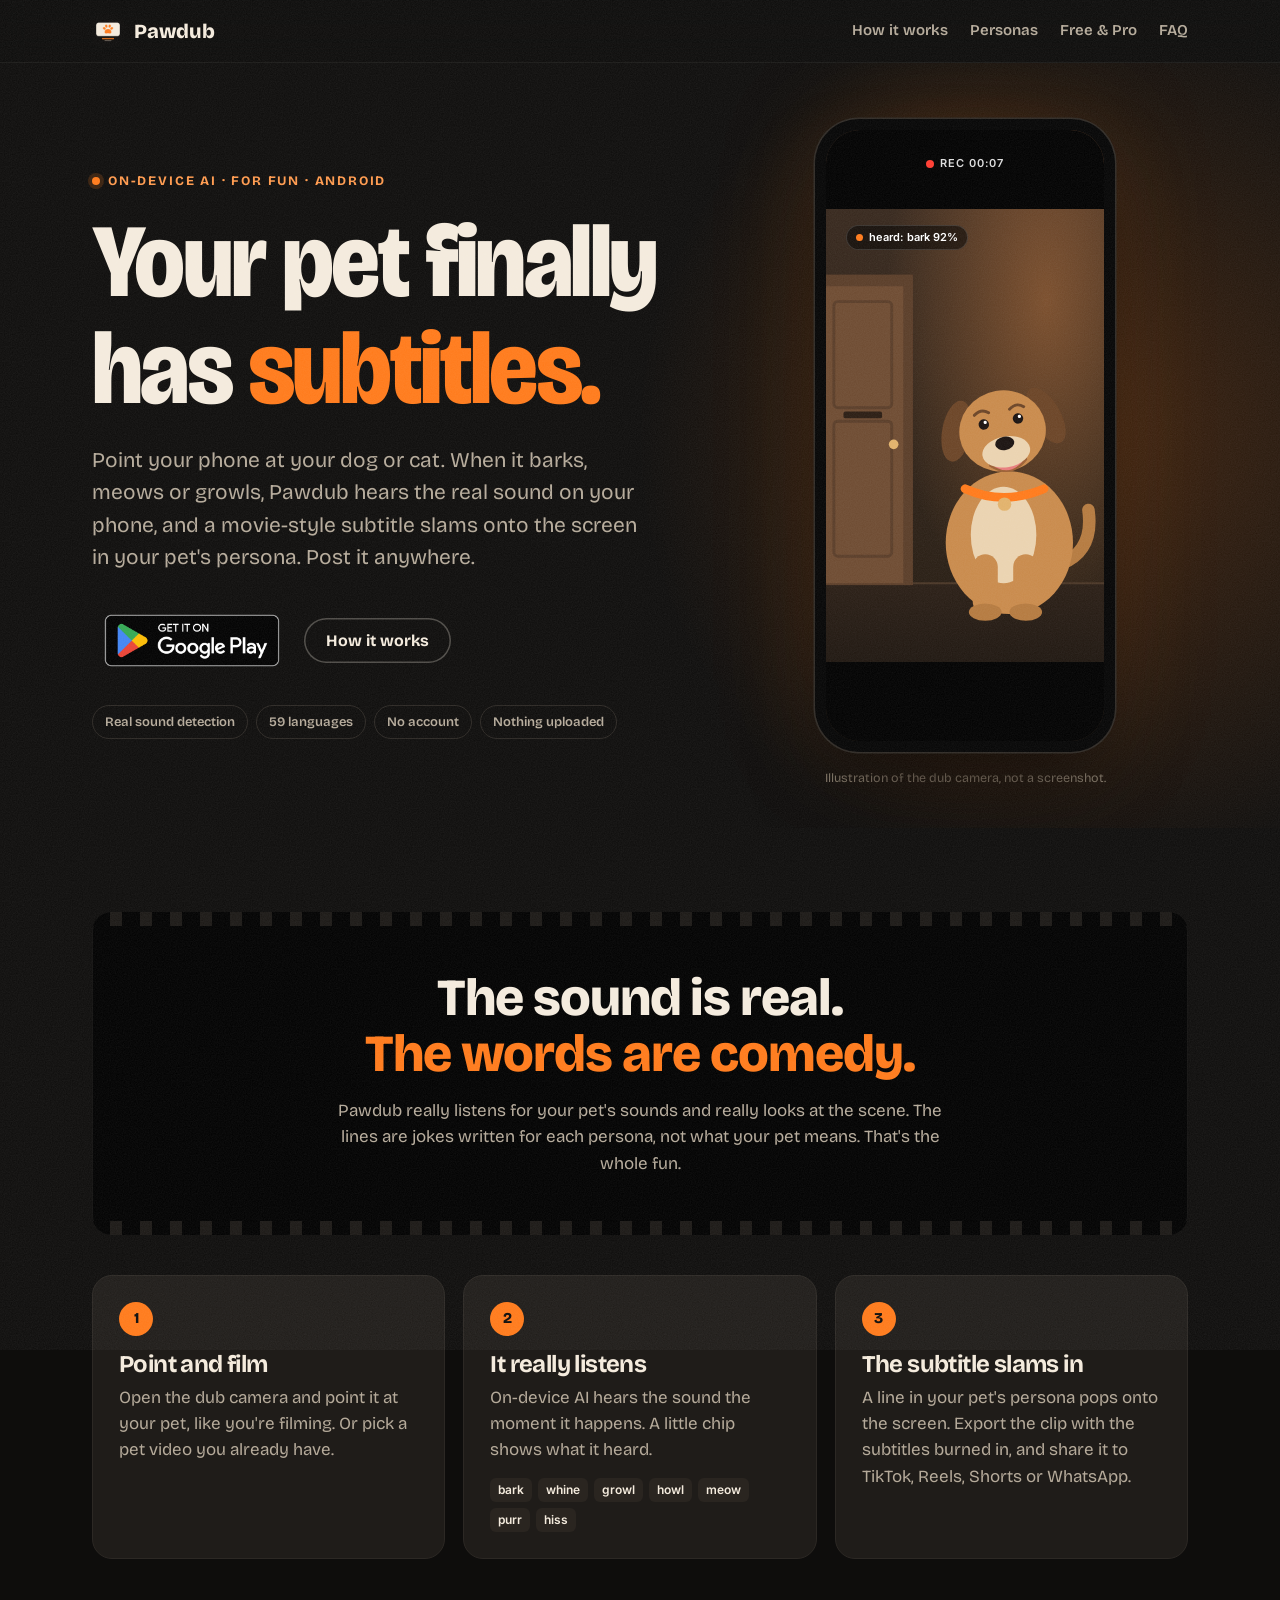
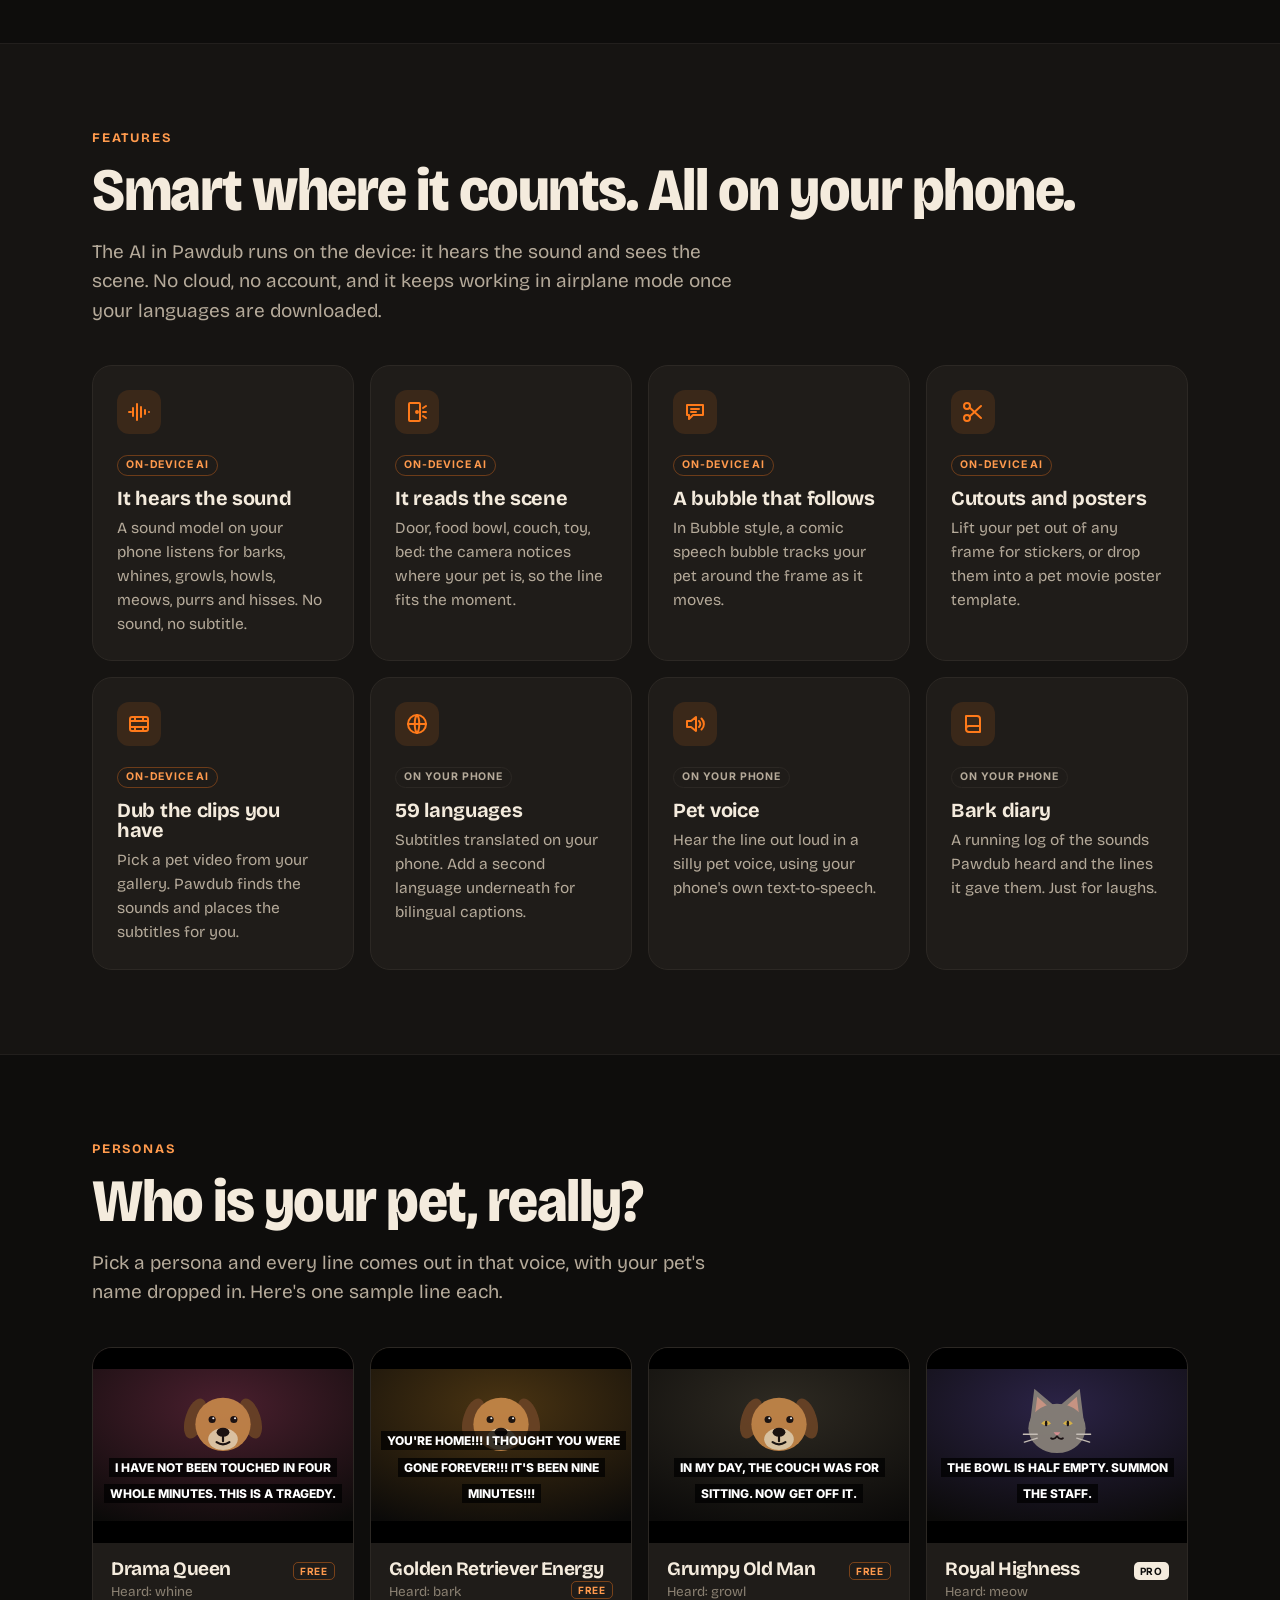
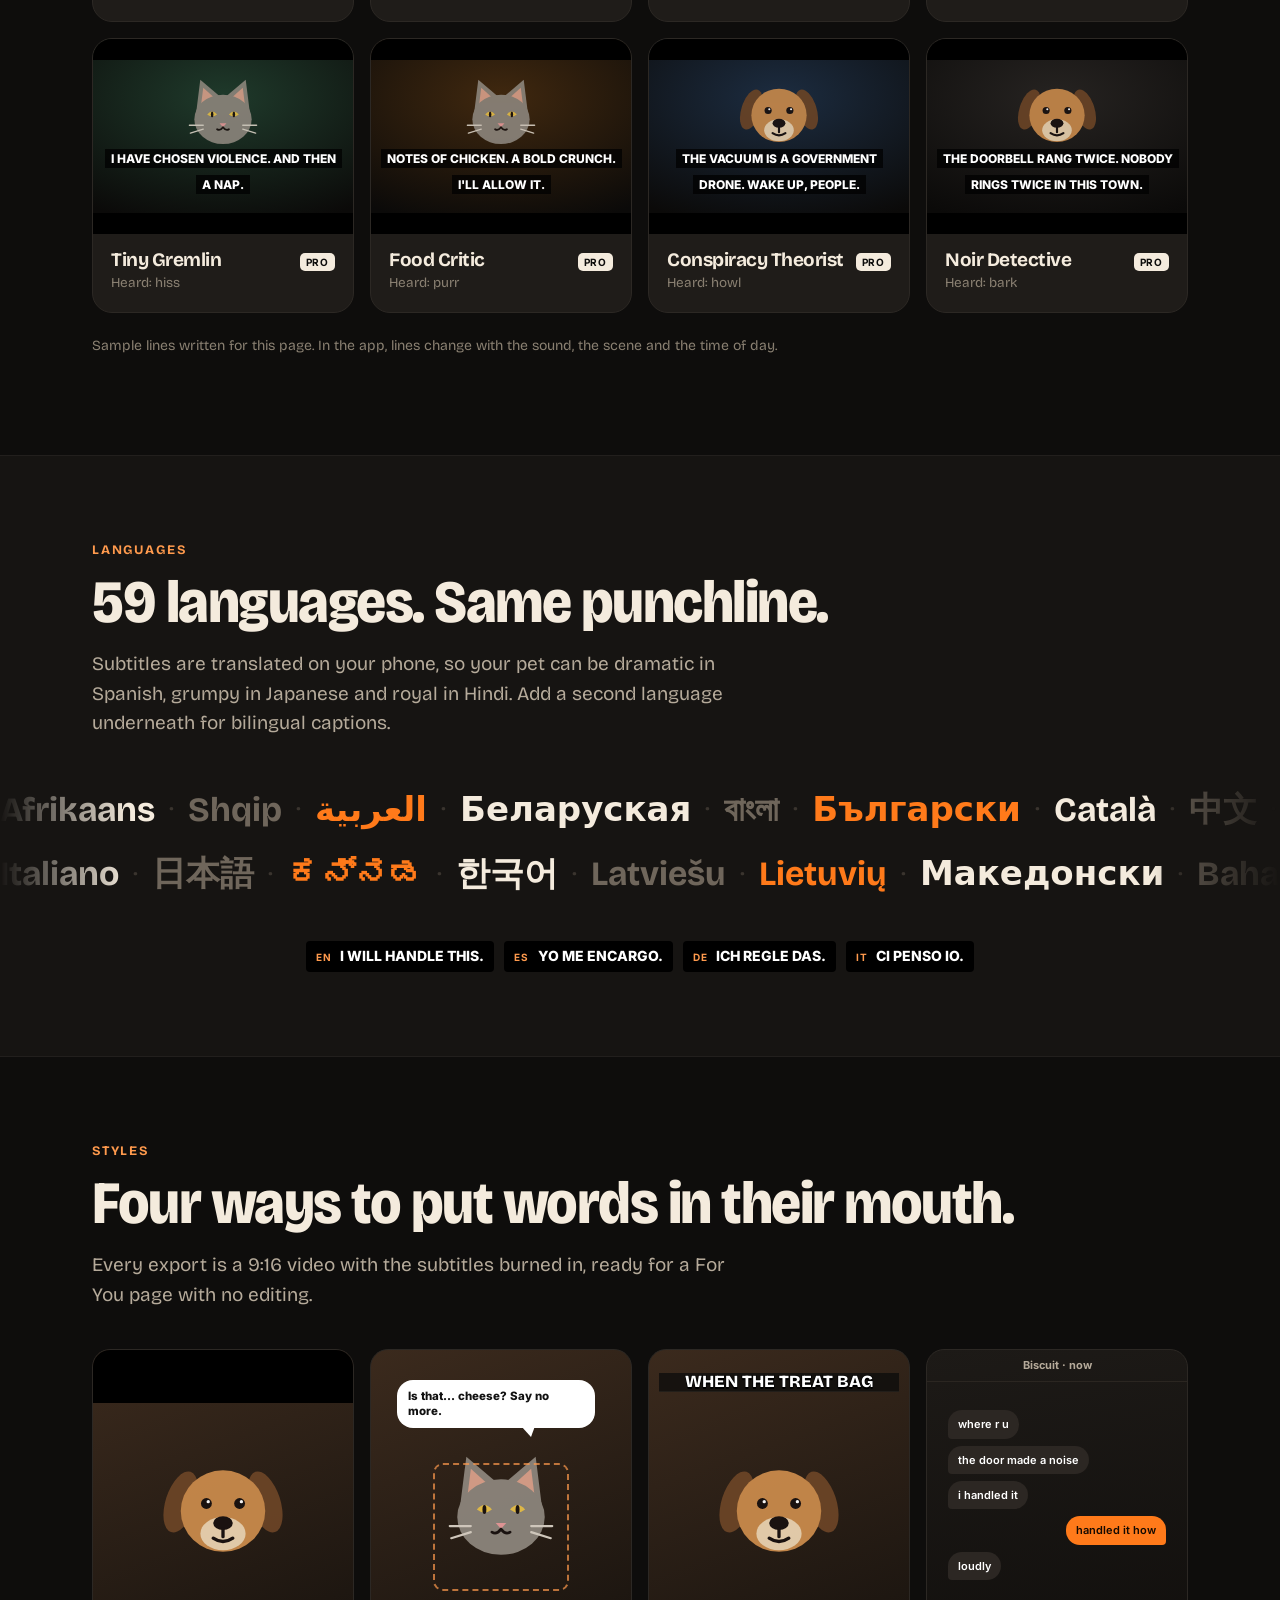
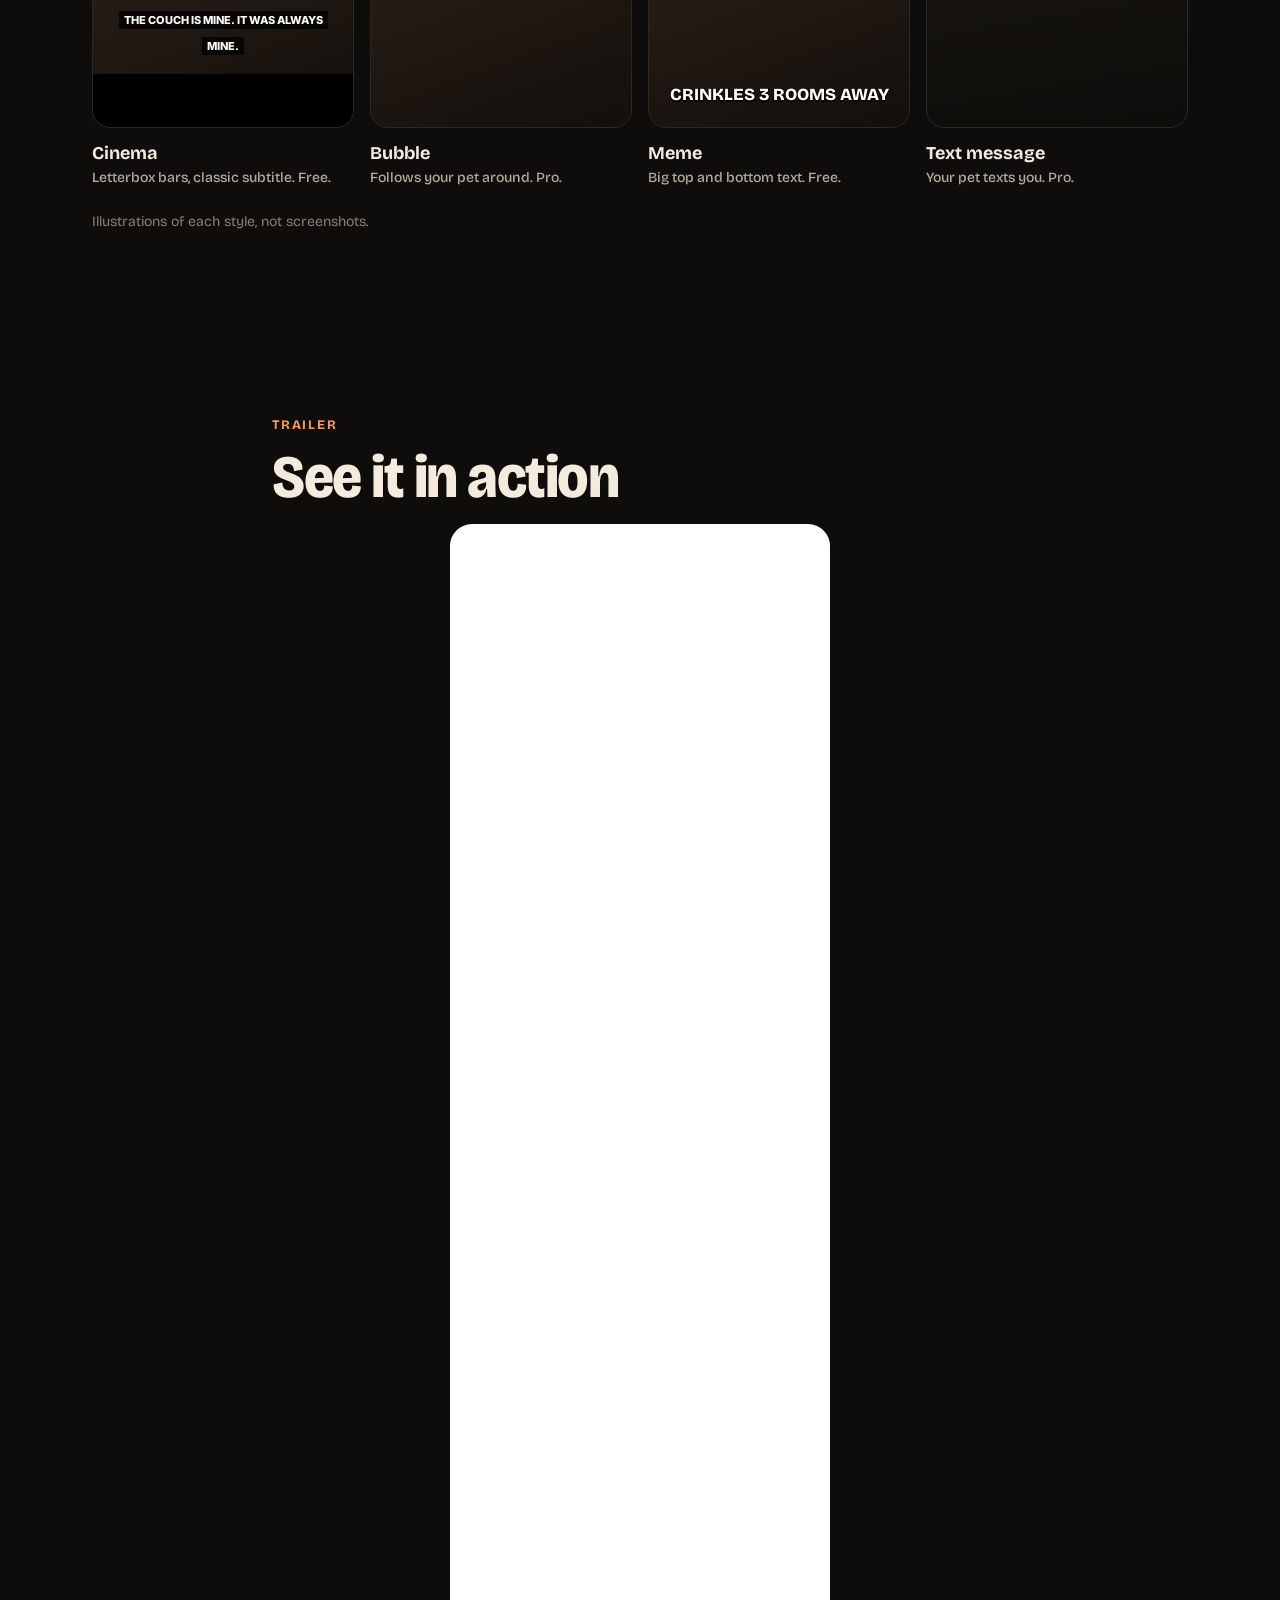
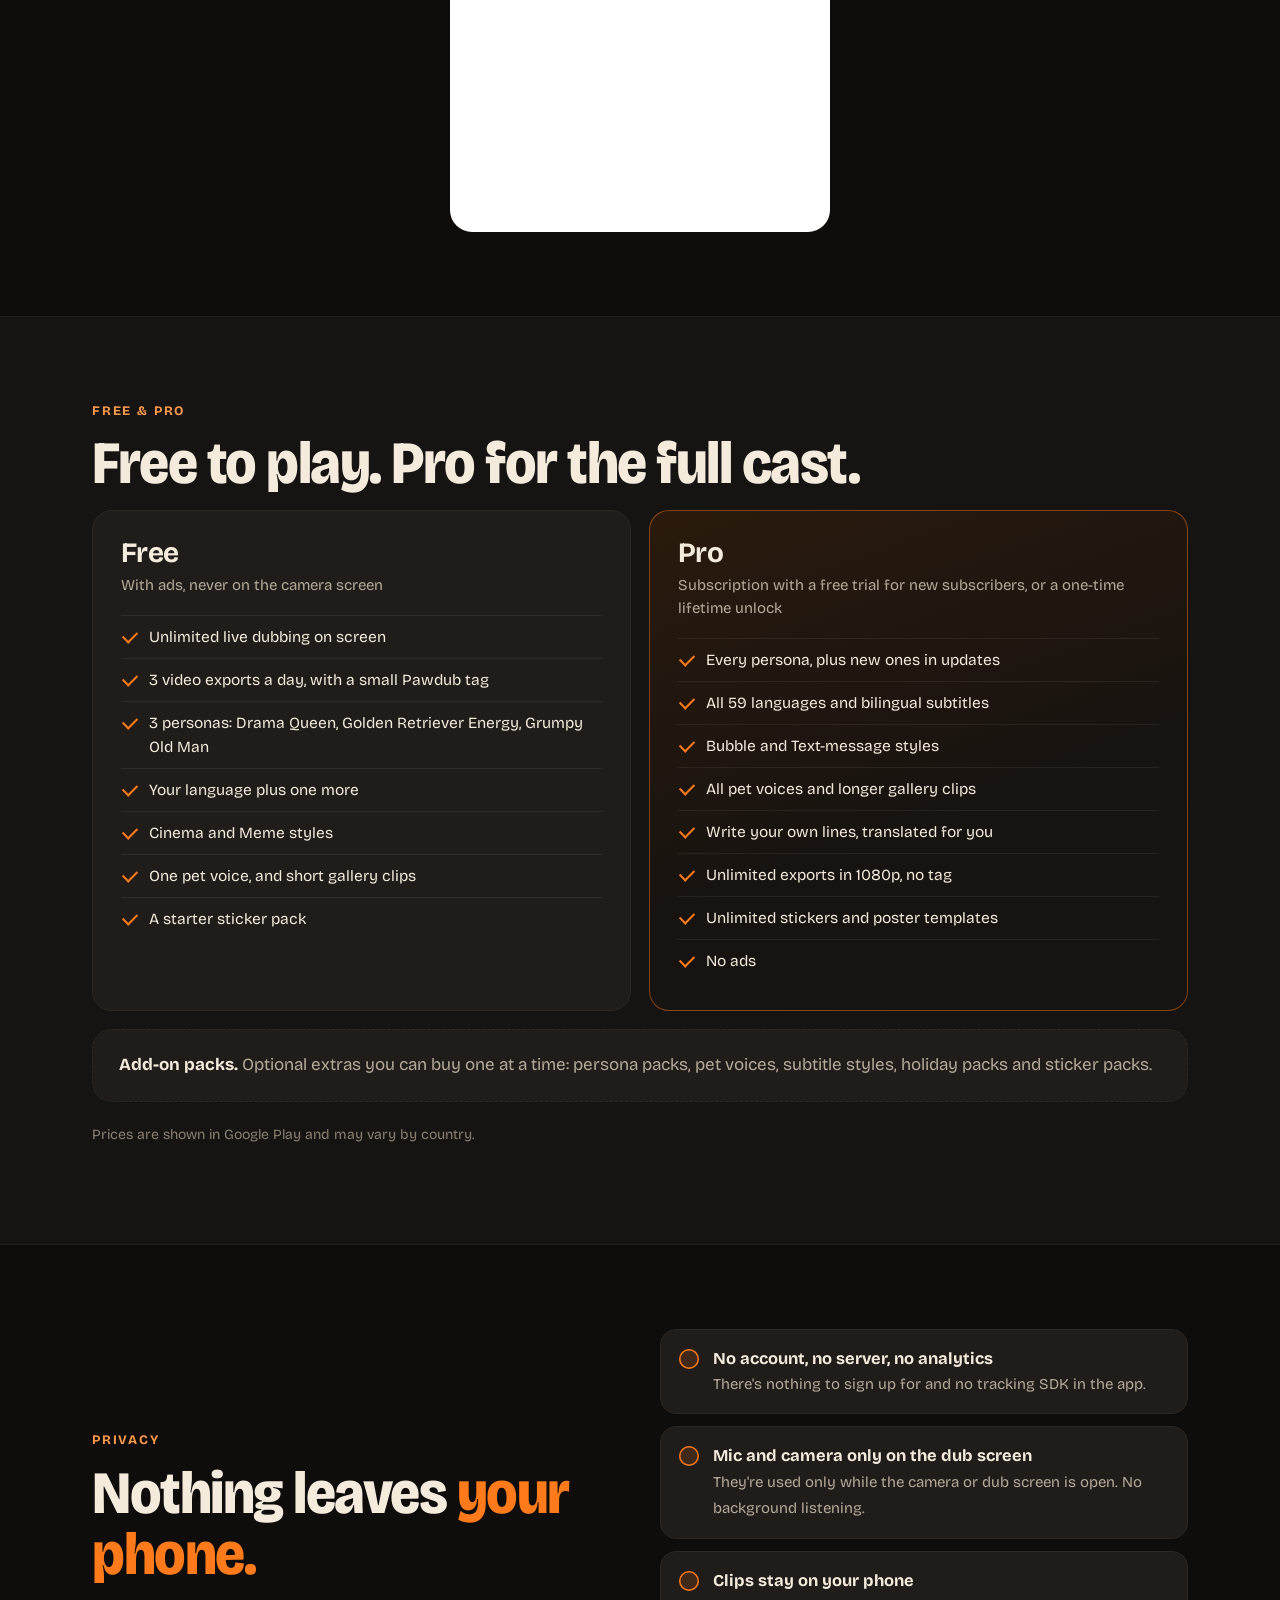
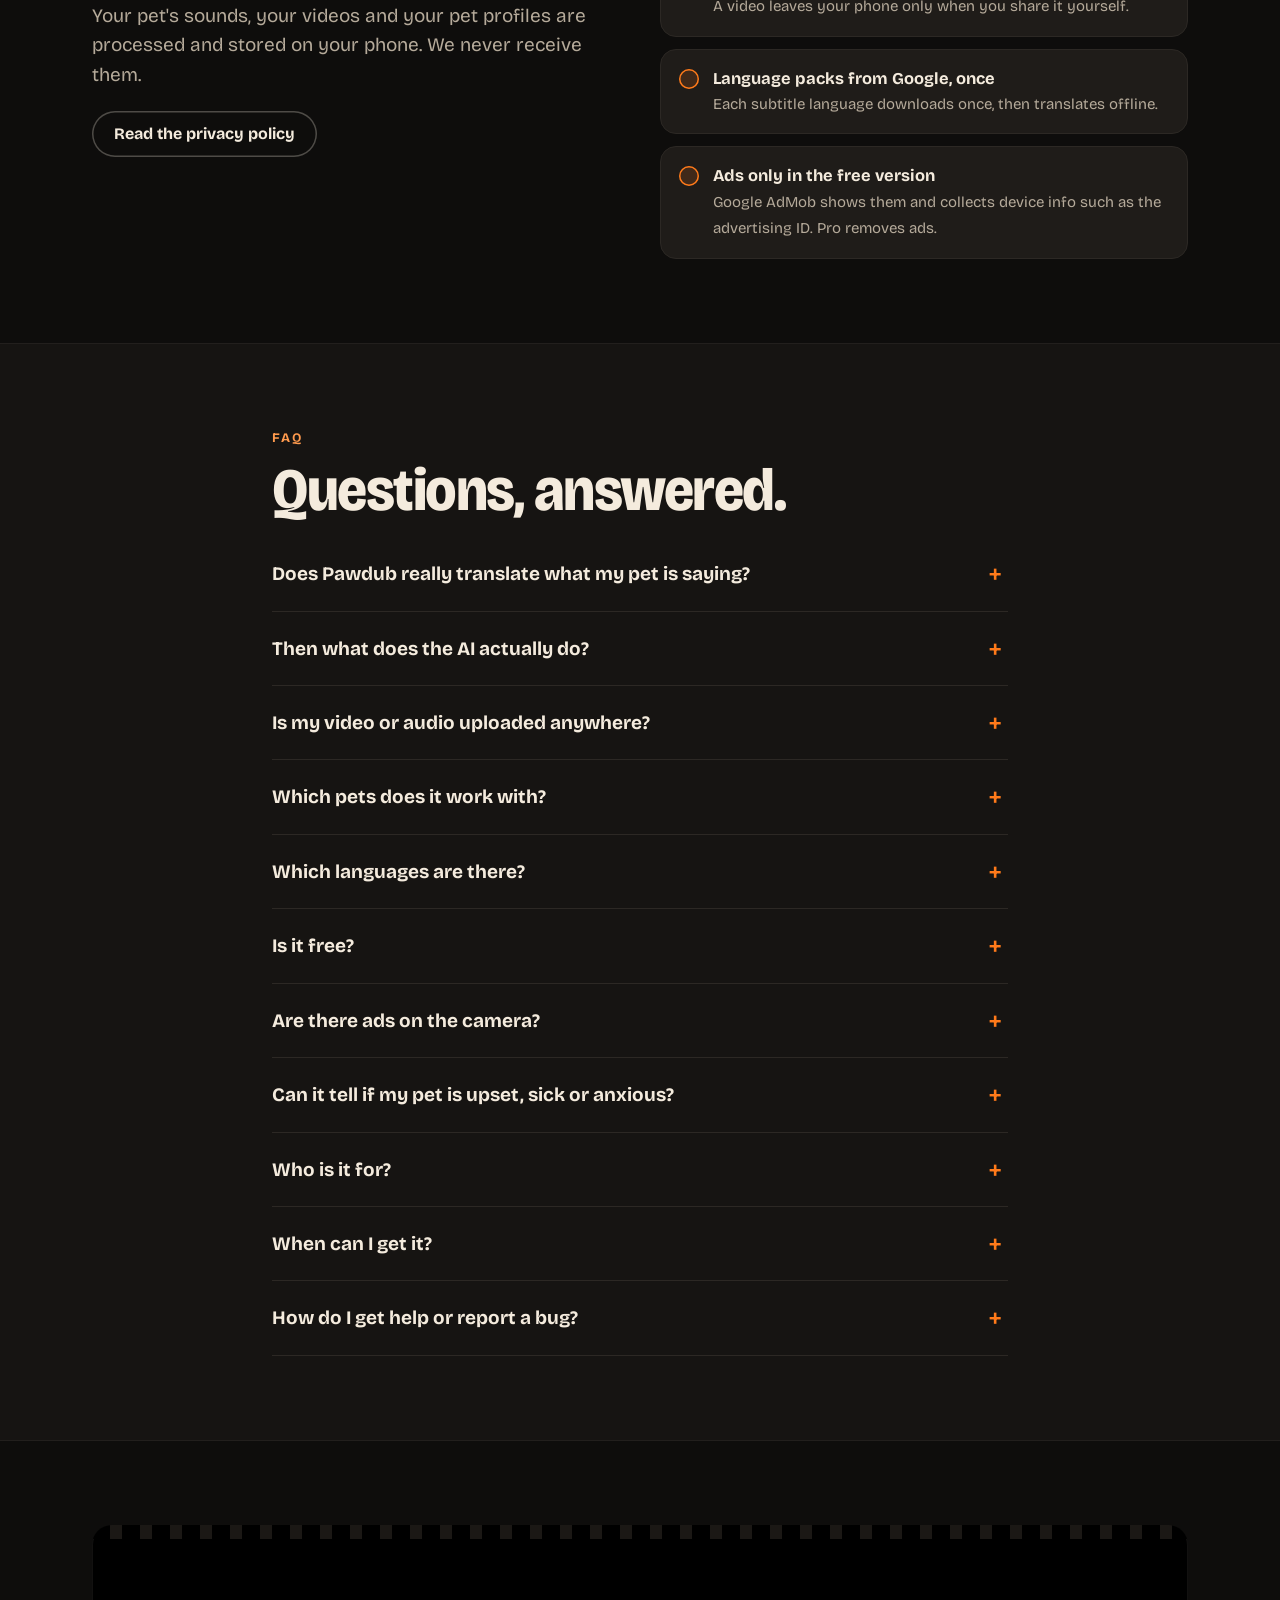
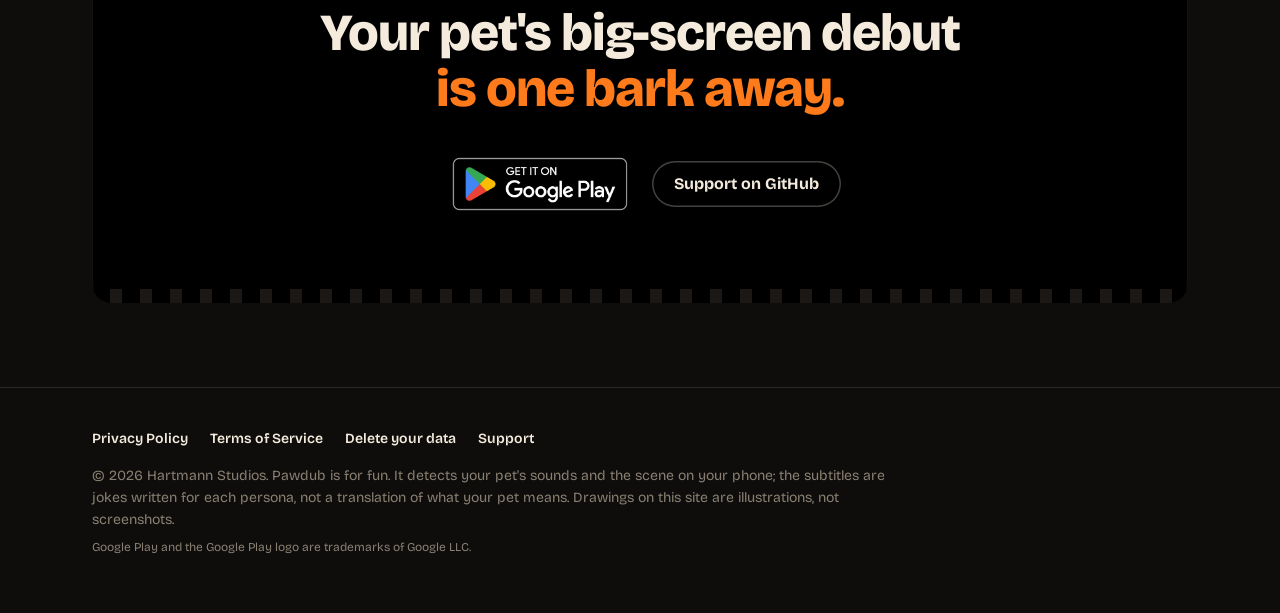
==== commit 2765777d: "Pawdub is on Google Play: add the badge and the promo video" ====
--- a/index.html
+++ b/index.html
@@ -4,14 +4,14 @@
 <meta charset="utf-8">
 <meta name="viewport" content="width=device-width, initial-scale=1, viewport-fit=cover">
 <title>Pawdub: your pet finally has subtitles</title>
-<meta name="description" content="Point your phone at your dog or cat. When it barks or meows, Pawdub detects the real sound on your phone and a funny movie-style subtitle pops up, in 59 languages. For fun. Coming soon to Google Play.">
+<meta name="description" content="Point your phone at your dog or cat. When it barks or meows, Pawdub detects the real sound on your phone and a funny movie-style subtitle pops up, in 59 languages. For fun. Free on Google Play.">
 <link rel="canonical" href="https://chartmann1590.github.io/pawdub-site/">
 <meta name="theme-color" content="#0E0D0C">
 <meta name="color-scheme" content="dark">
 <meta property="og:type" content="website">
 <meta property="og:site_name" content="Pawdub">
 <meta property="og:title" content="Pawdub: your pet finally has subtitles">
-<meta property="og:description" content="Point your phone at your dog or cat. When it barks or meows, Pawdub detects the real sound on your phone and a funny movie-style subtitle pops up, in 59 languages. For fun. Coming soon to Google Play.">
+<meta property="og:description" content="Point your phone at your dog or cat. When it barks or meows, Pawdub detects the real sound on your phone and a funny movie-style subtitle pops up, in 59 languages. For fun. Free on Google Play.">
 <meta property="og:url" content="https://chartmann1590.github.io/pawdub-site/">
 <meta property="og:image" content="https://chartmann1590.github.io/pawdub-site/img/og.png">
 <meta property="og:image:width" content="1200">
@@ -19,7 +19,7 @@
 <meta property="og:image:alt" content="Pawdub: your pet finally has subtitles">
 <meta name="twitter:card" content="summary_large_image">
 <meta name="twitter:title" content="Pawdub: your pet finally has subtitles">
-<meta name="twitter:description" content="Point your phone at your dog or cat. When it barks or meows, Pawdub detects the real sound on your phone and a funny movie-style subtitle pops up, in 59 languages. For fun. Coming soon to Google Play.">
+<meta name="twitter:description" content="Point your phone at your dog or cat. When it barks or meows, Pawdub detects the real sound on your phone and a funny movie-style subtitle pops up, in 59 languages. For fun. Free on Google Play.">
 <meta name="twitter:image" content="https://chartmann1590.github.io/pawdub-site/img/og.png">
 <link rel="icon" type="image/png" sizes="32x32" href="https://chartmann1590.github.io/pawdub-site/img/icon-32.png">
 <link rel="apple-touch-icon" href="https://chartmann1590.github.io/pawdub-site/img/icon-180.png">
@@ -59,7 +59,7 @@
 <p class="eyebrow">On-device AI &middot; For fun &middot; Android</p>
 <h1>Your pet finally has <em>subtitles.</em></h1>
 <p class="lead">Point your phone at your dog or cat. When it barks, meows or growls, Pawdub hears the real sound on your phone, and a movie-style subtitle slams onto the screen in your pet's persona. Post it anywhere.</p>
-<div class="cta"><span class="btn soon" role="note" aria-label="Coming soon to Google Play"><i class="tri" aria-hidden="true"></i><span>Coming soon<small>to Google Play</small></span></span><a class="btn ghost" href="#how">How it works</a></div>
+<div class="cta"><a class="badge" href="https://play.google.com/store/apps/details?id=com.charles.pawdub" rel="noopener"><img src="https://chartmann1590.github.io/pawdub-site/img/play-badge.png" alt="Get it on Google Play" width="646" height="250"></a><a class="btn ghost" href="#how">How it works</a></div>
 <ul class="pills"><li>Real sound detection</li><li>59 languages</li><li>No account</li><li>Nothing uploaded</li></ul>
 </div>
 <figure class="hero-art" style="margin:0">
@@ -151,7 +151,10 @@
 </div>
 <p class="fine">Illustrations of each style, not screenshots.</p>
 </div></section>
-
+<section class="sec" id="video"><div class="wrap narrow">
+<p class="kicker">Trailer</p><h2>See it in action</h2>
+<div style="position:relative;padding-top:177.7%;max-width:380px;margin:0 auto;border-radius:22px;overflow:hidden"><iframe style="position:absolute;inset:0;width:100%;height:100%;border:0" src="https://www.youtube-nocookie.com/embed/OqLd-PZyh_w" title="Pawdub promo video" loading="lazy" allow="accelerometer; encrypted-media; gyroscope; picture-in-picture; fullscreen" allowfullscreen></iframe></div>
+</div></section>
 <section class="sec alt" id="pro"><div class="wrap">
 <p class="kicker">Free &amp; Pro</p>
 <h2>Free to play. Pro for the full cast.</h2>
@@ -196,14 +199,14 @@
 <section class="sec alt" id="faq"><div class="wrap narrow faq">
 <p class="kicker">FAQ</p>
 <h2>Questions, answered.</h2>
-<details><summary>Does Pawdub really translate what my pet is saying?</summary><p>No, and no app can. Pawdub really detects your pet's sounds and the scene, right on your phone. The words are jokes we wrote for each persona, not what your pet means. It's for fun.</p></details><details><summary>Then what does the AI actually do?</summary><p>Two kinds of on-device models. One listens and recognizes the sound: bark, whine, growl, howl, meow, purr or hiss. The other looks at the frame: is there a dog or cat, a door, a food bowl, a couch, a toy. Pawdub uses both to pick a line that fits. If it hears nothing, nothing pops up.</p></details><details><summary>Is my video or audio uploaded anywhere?</summary><p>No. Sound and video are processed on your phone and never uploaded. There's no account and no server. The microphone and camera are only used while the dub screen is open. A clip leaves your phone only when you share it yourself.</p></details><details><summary>Which pets does it work with?</summary><p>It's made for dogs and cats. Other pets can be filmed, but the sound recognition and the lines are written for barks, meows and friends.</p></details><details><summary>Which languages are there?</summary><p>Subtitles come in 59 languages, translated on your phone. Each language is downloaded from Google once, then works offline. The full list: Afrikaans, Albanian, Arabic, Belarusian, Bengali, Bulgarian, Catalan, Chinese, Croatian, Czech, Danish, Dutch, English, Esperanto, Estonian, Finnish, French, Galician, Georgian, German, Greek, Gujarati, Haitian Creole, Hebrew, Hindi, Hungarian, Icelandic, Indonesian, Irish, Italian, Japanese, Kannada, Korean, Latvian, Lithuanian, Macedonian, Malay, Maltese, Marathi, Norwegian, Persian, Polish, Portuguese, Romanian, Russian, Slovak, Slovenian, Spanish, Swahili, Swedish, Tagalog, Tamil, Telugu, Thai, Turkish, Ukrainian, Urdu, Vietnamese, Welsh.</p></details><details><summary>Is it free?</summary><p>Yes. Live dubbing is free, with ads. Pro removes ads and unlocks every persona, language and style. Pro is a subscription with a free trial for new subscribers, or a one-time lifetime unlock, and there are optional add-on packs. Prices are shown in Google Play.</p></details><details><summary>Are there ads on the camera?</summary><p>Never. Ads only appear in the free version, and never on the camera screen. Pro has no ads at all.</p></details><details><summary>Can it tell if my pet is upset, sick or anxious?</summary><p>No. Pawdub makes no claims about your pet's feelings, health or behaviour. A growl is just a growl sound to it. If you're worried about your pet, talk to a vet.</p></details><details><summary>Who is it for?</summary><p>Pet people aged 13 and up who like posting their pets. It is not made for children.</p></details><details><summary>When can I get it?</summary><p>It's coming soon to Google Play for Android. This page will link straight to the listing the day it's live.</p></details><details><summary>How do I get help or report a bug?</summary><p>Open an issue on <a href="https://github.com/chartmann1590/pawdub-site/issues/new">GitHub</a>. Issues are public, so please don't post videos of your home or personal information.</p></details>
+<details><summary>Does Pawdub really translate what my pet is saying?</summary><p>No, and no app can. Pawdub really detects your pet's sounds and the scene, right on your phone. The words are jokes we wrote for each persona, not what your pet means. It's for fun.</p></details><details><summary>Then what does the AI actually do?</summary><p>Two kinds of on-device models. One listens and recognizes the sound: bark, whine, growl, howl, meow, purr or hiss. The other looks at the frame: is there a dog or cat, a door, a food bowl, a couch, a toy. Pawdub uses both to pick a line that fits. If it hears nothing, nothing pops up.</p></details><details><summary>Is my video or audio uploaded anywhere?</summary><p>No. Sound and video are processed on your phone and never uploaded. There's no account and no server. The microphone and camera are only used while the dub screen is open. A clip leaves your phone only when you share it yourself.</p></details><details><summary>Which pets does it work with?</summary><p>It's made for dogs and cats. Other pets can be filmed, but the sound recognition and the lines are written for barks, meows and friends.</p></details><details><summary>Which languages are there?</summary><p>Subtitles come in 59 languages, translated on your phone. Each language is downloaded from Google once, then works offline. The full list: Afrikaans, Albanian, Arabic, Belarusian, Bengali, Bulgarian, Catalan, Chinese, Croatian, Czech, Danish, Dutch, English, Esperanto, Estonian, Finnish, French, Galician, Georgian, German, Greek, Gujarati, Haitian Creole, Hebrew, Hindi, Hungarian, Icelandic, Indonesian, Irish, Italian, Japanese, Kannada, Korean, Latvian, Lithuanian, Macedonian, Malay, Maltese, Marathi, Norwegian, Persian, Polish, Portuguese, Romanian, Russian, Slovak, Slovenian, Spanish, Swahili, Swedish, Tagalog, Tamil, Telugu, Thai, Turkish, Ukrainian, Urdu, Vietnamese, Welsh.</p></details><details><summary>Is it free?</summary><p>Yes. Live dubbing is free, with ads. Pro removes ads and unlocks every persona, language and style. Pro is a subscription with a free trial for new subscribers, or a one-time lifetime unlock, and there are optional add-on packs. Prices are shown in Google Play.</p></details><details><summary>Are there ads on the camera?</summary><p>Never. Ads only appear in the free version, and never on the camera screen. Pro has no ads at all.</p></details><details><summary>Can it tell if my pet is upset, sick or anxious?</summary><p>No. Pawdub makes no claims about your pet's feelings, health or behaviour. A growl is just a growl sound to it. If you're worried about your pet, talk to a vet.</p></details><details><summary>Who is it for?</summary><p>Pet people aged 13 and up who like posting their pets. It is not made for children.</p></details><details><summary>When can I get it?</summary><p>It's on Google Play for Android now.</p></details><details><summary>How do I get help or report a bug?</summary><p>Open an issue on <a href="https://github.com/chartmann1590/pawdub-site/issues/new">GitHub</a>. Issues are public, so please don't post videos of your home or personal information.</p></details>
 </div></section>
 
 <section class="sec final" id="get"><div class="wrap">
 <div class="letterbox"><p class="big">Your pet's big-screen debut<br><span>is one bark away.</span></p>
-<div class="cta"><span class="btn soon" role="note" aria-label="Coming soon to Google Play"><i class="tri" aria-hidden="true"></i><span>Coming soon<small>to Google Play</small></span></span><a class="btn ghost" href="https://github.com/chartmann1590/pawdub-site/issues/new">Support on GitHub</a></div></div>
-</div></section>
-<script type="application/ld+json">{"@context": "https://schema.org", "@type": "SoftwareApplication", "name": "Pawdub: Funny Pet Translator", "operatingSystem": "Android", "applicationCategory": "EntertainmentApplication", "url": "https://chartmann1590.github.io/pawdub-site/", "author": {"@type": "Organization", "name": "Hartmann Studios", "url": "https://chartmann1590.github.io/pawdub-site/"}, "description": "Point your phone at your dog or cat. When it barks or meows, Pawdub detects the sound on your phone and a funny movie-style subtitle pops up, in any of 59 languages. For fun."}</script>
+<div class="cta"><a class="badge" href="https://play.google.com/store/apps/details?id=com.charles.pawdub" rel="noopener"><img src="https://chartmann1590.github.io/pawdub-site/img/play-badge.png" alt="Get it on Google Play" width="646" height="250"></a><a class="btn ghost" href="https://github.com/chartmann1590/pawdub-site/issues/new">Support on GitHub</a></div></div>
+</div></section>
+<script type="application/ld+json">{"@context": "https://schema.org", "@type": "SoftwareApplication", "name": "Pawdub: Funny Pet Translator", "operatingSystem": "Android", "applicationCategory": "EntertainmentApplication", "url": "https://chartmann1590.github.io/pawdub-site/", "author": {"@type": "Organization", "name": "Hartmann Studios", "url": "https://chartmann1590.github.io/pawdub-site/"}, "description": "Point your phone at your dog or cat. When it barks or meows, Pawdub detects the sound on your phone and a funny movie-style subtitle pops up, in any of 59 languages. For fun.", "downloadUrl": "https://play.google.com/store/apps/details?id=com.charles.pawdub"}</script>
 
 </main>
 <footer class="foot"><div class="wrap">
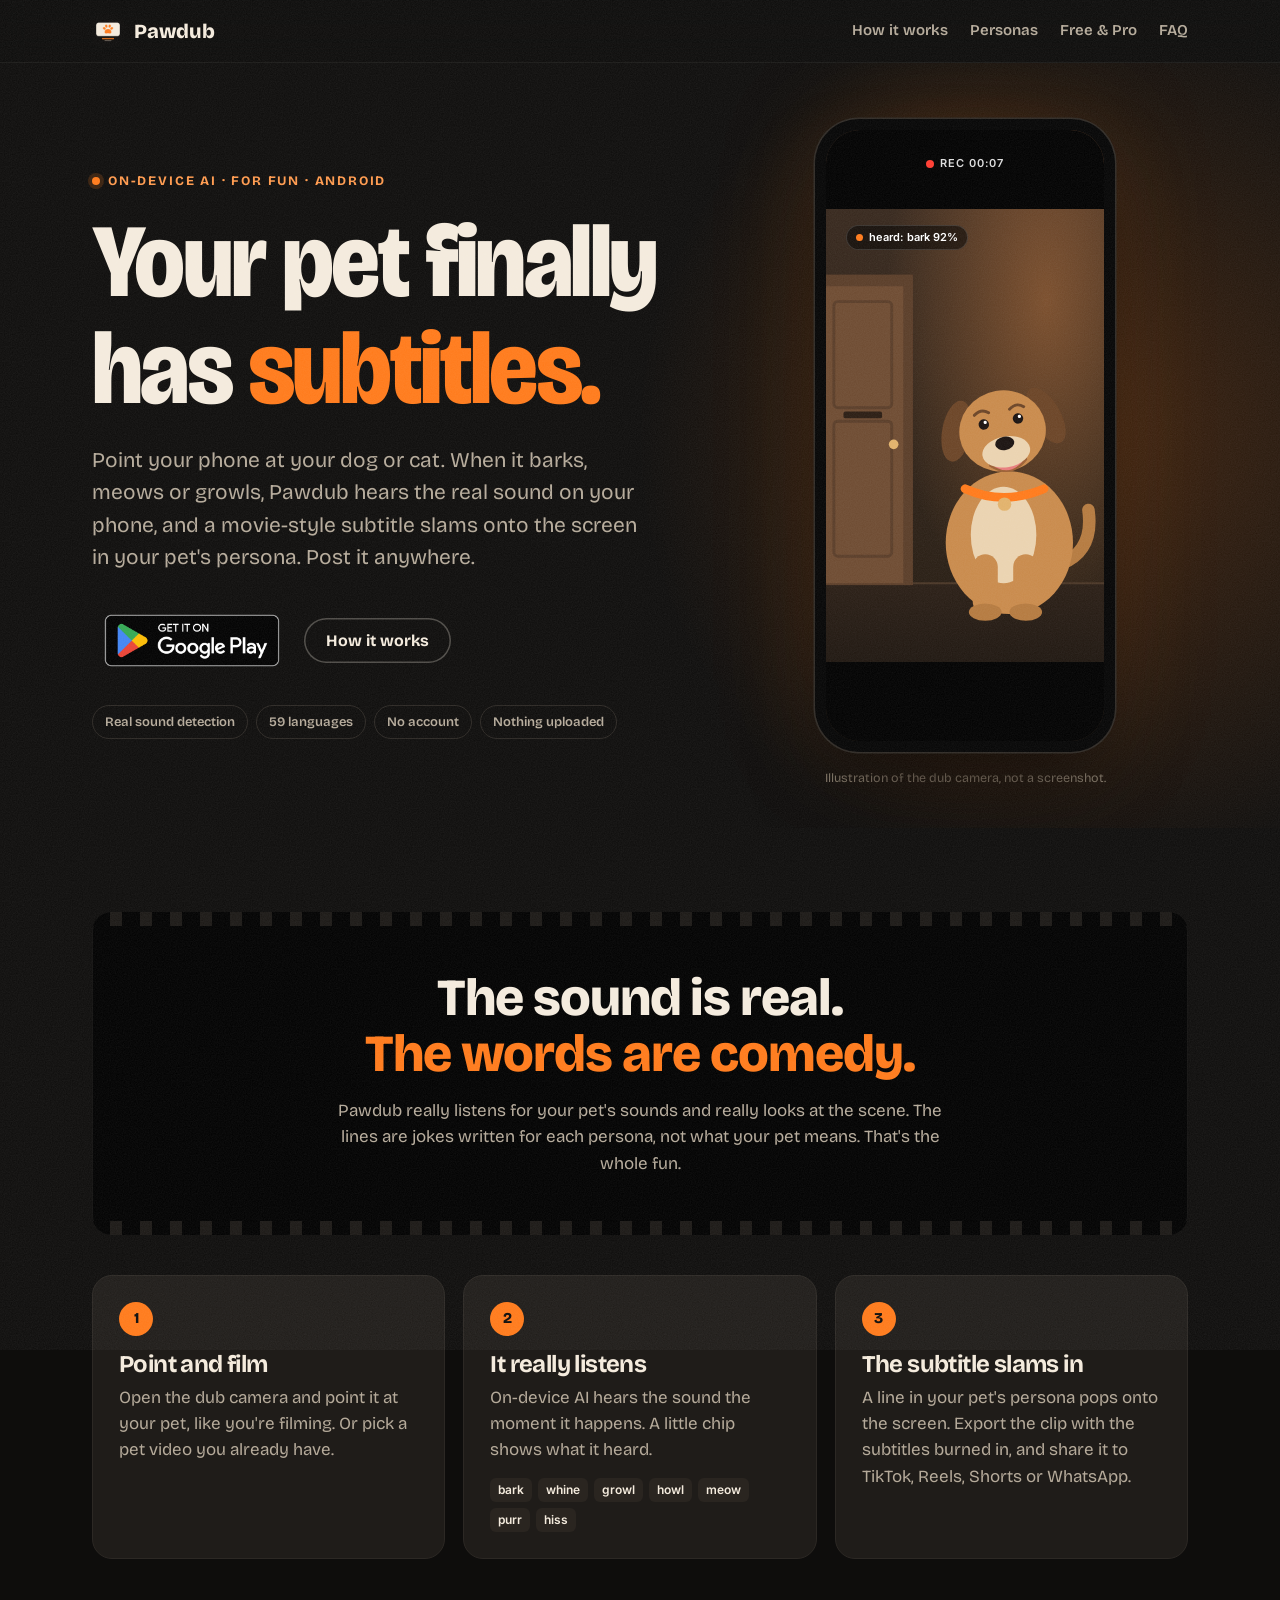
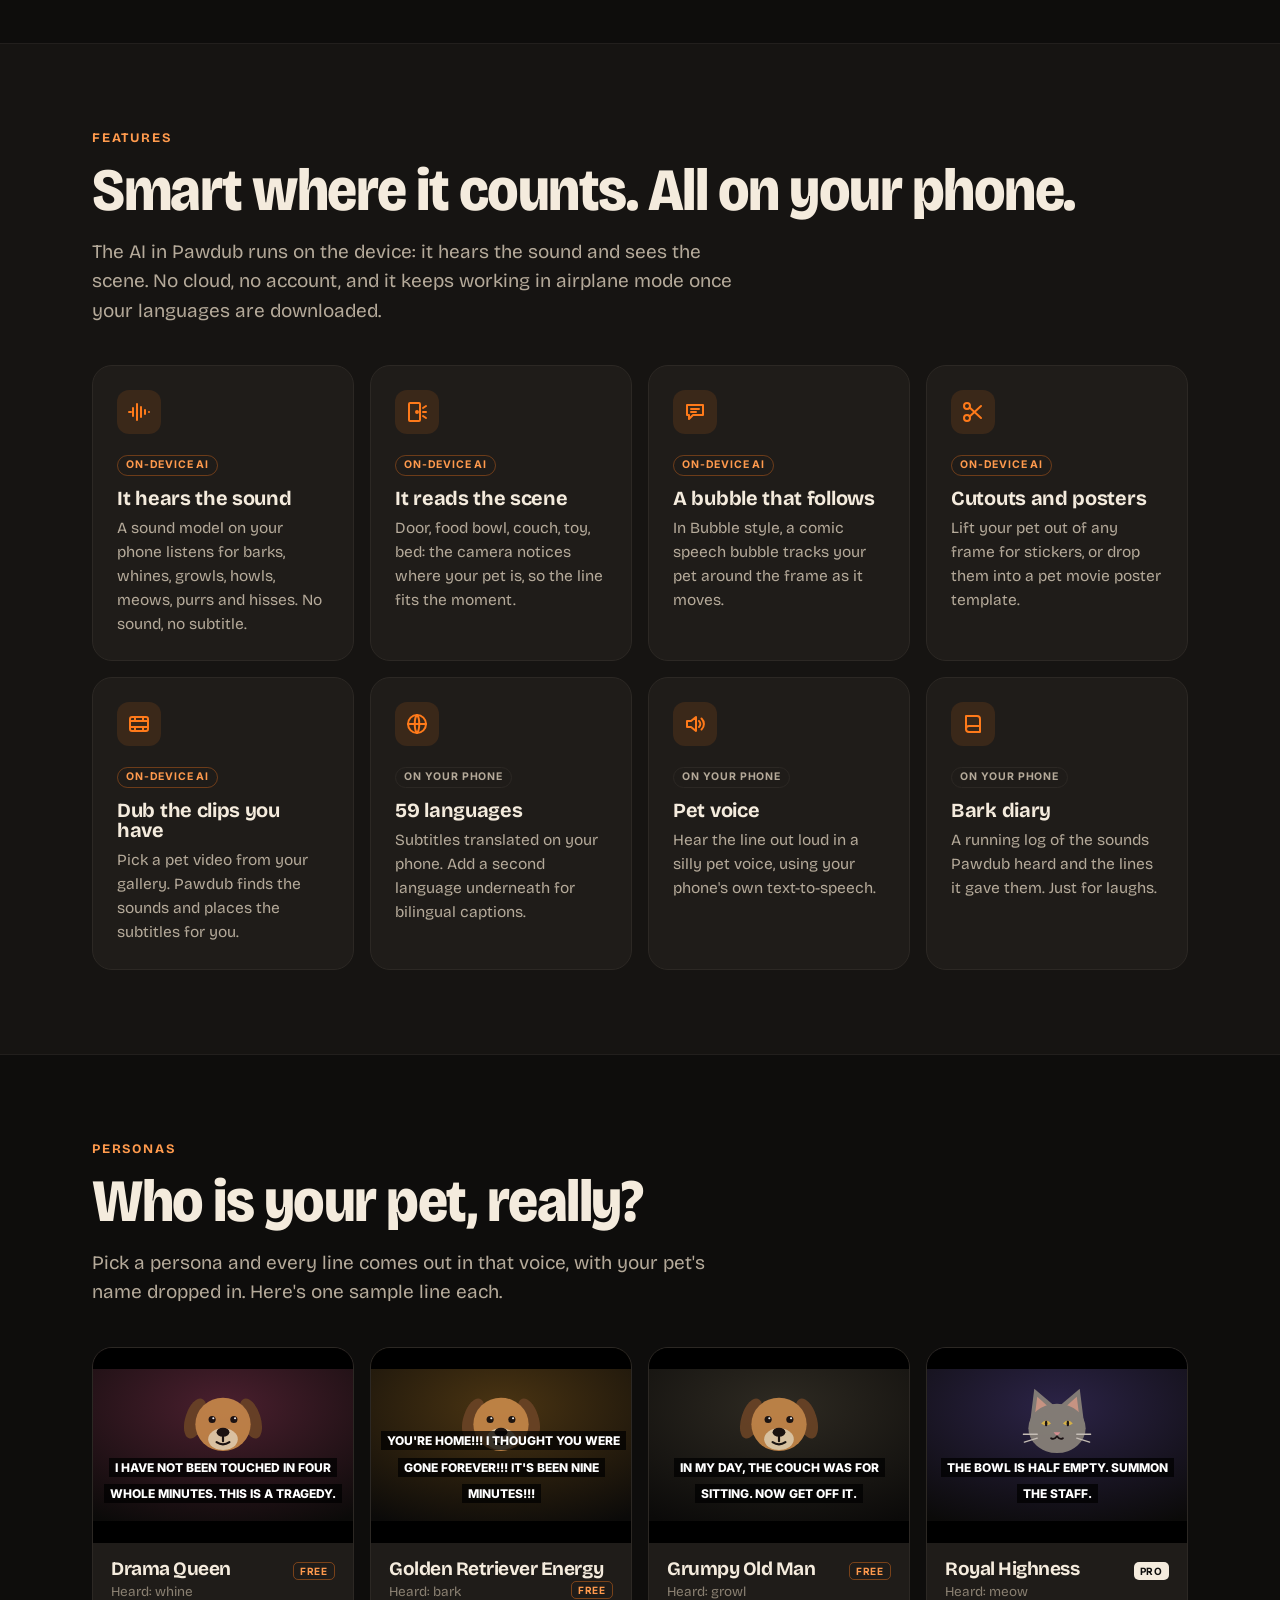
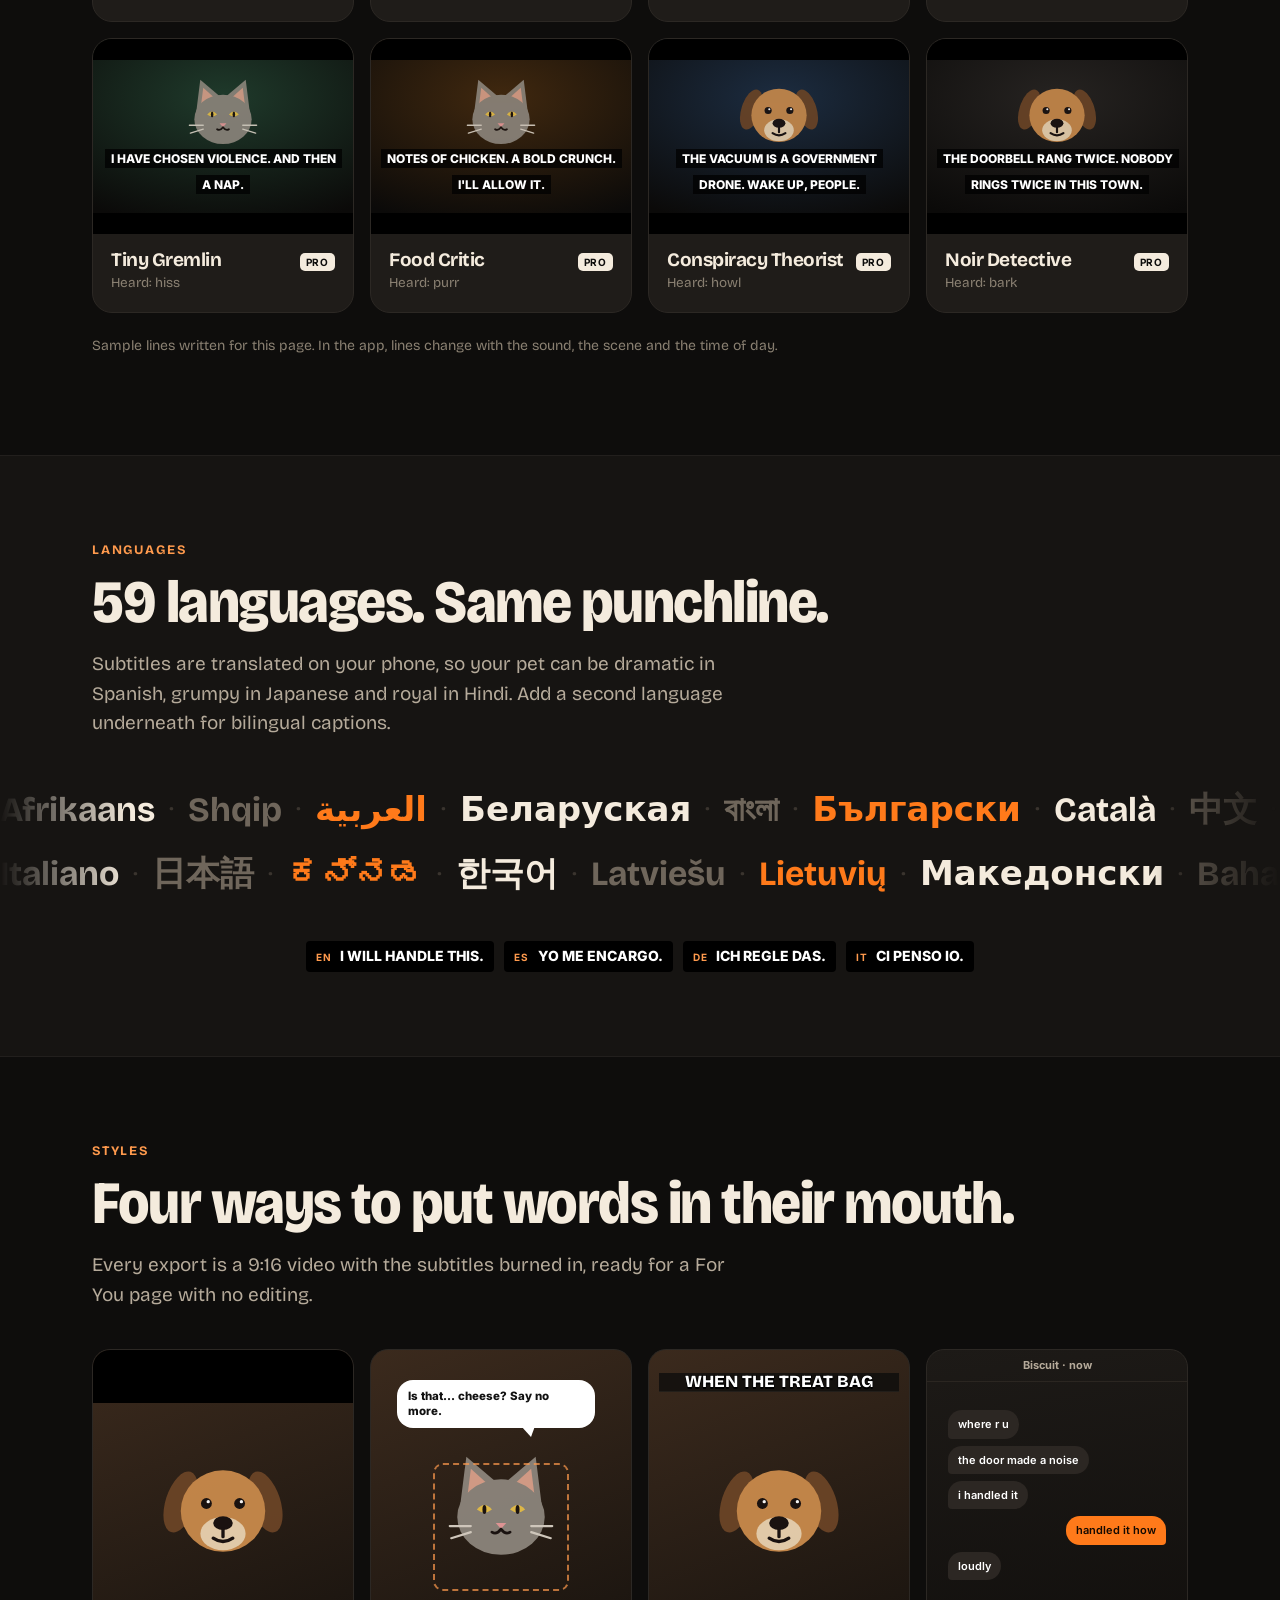
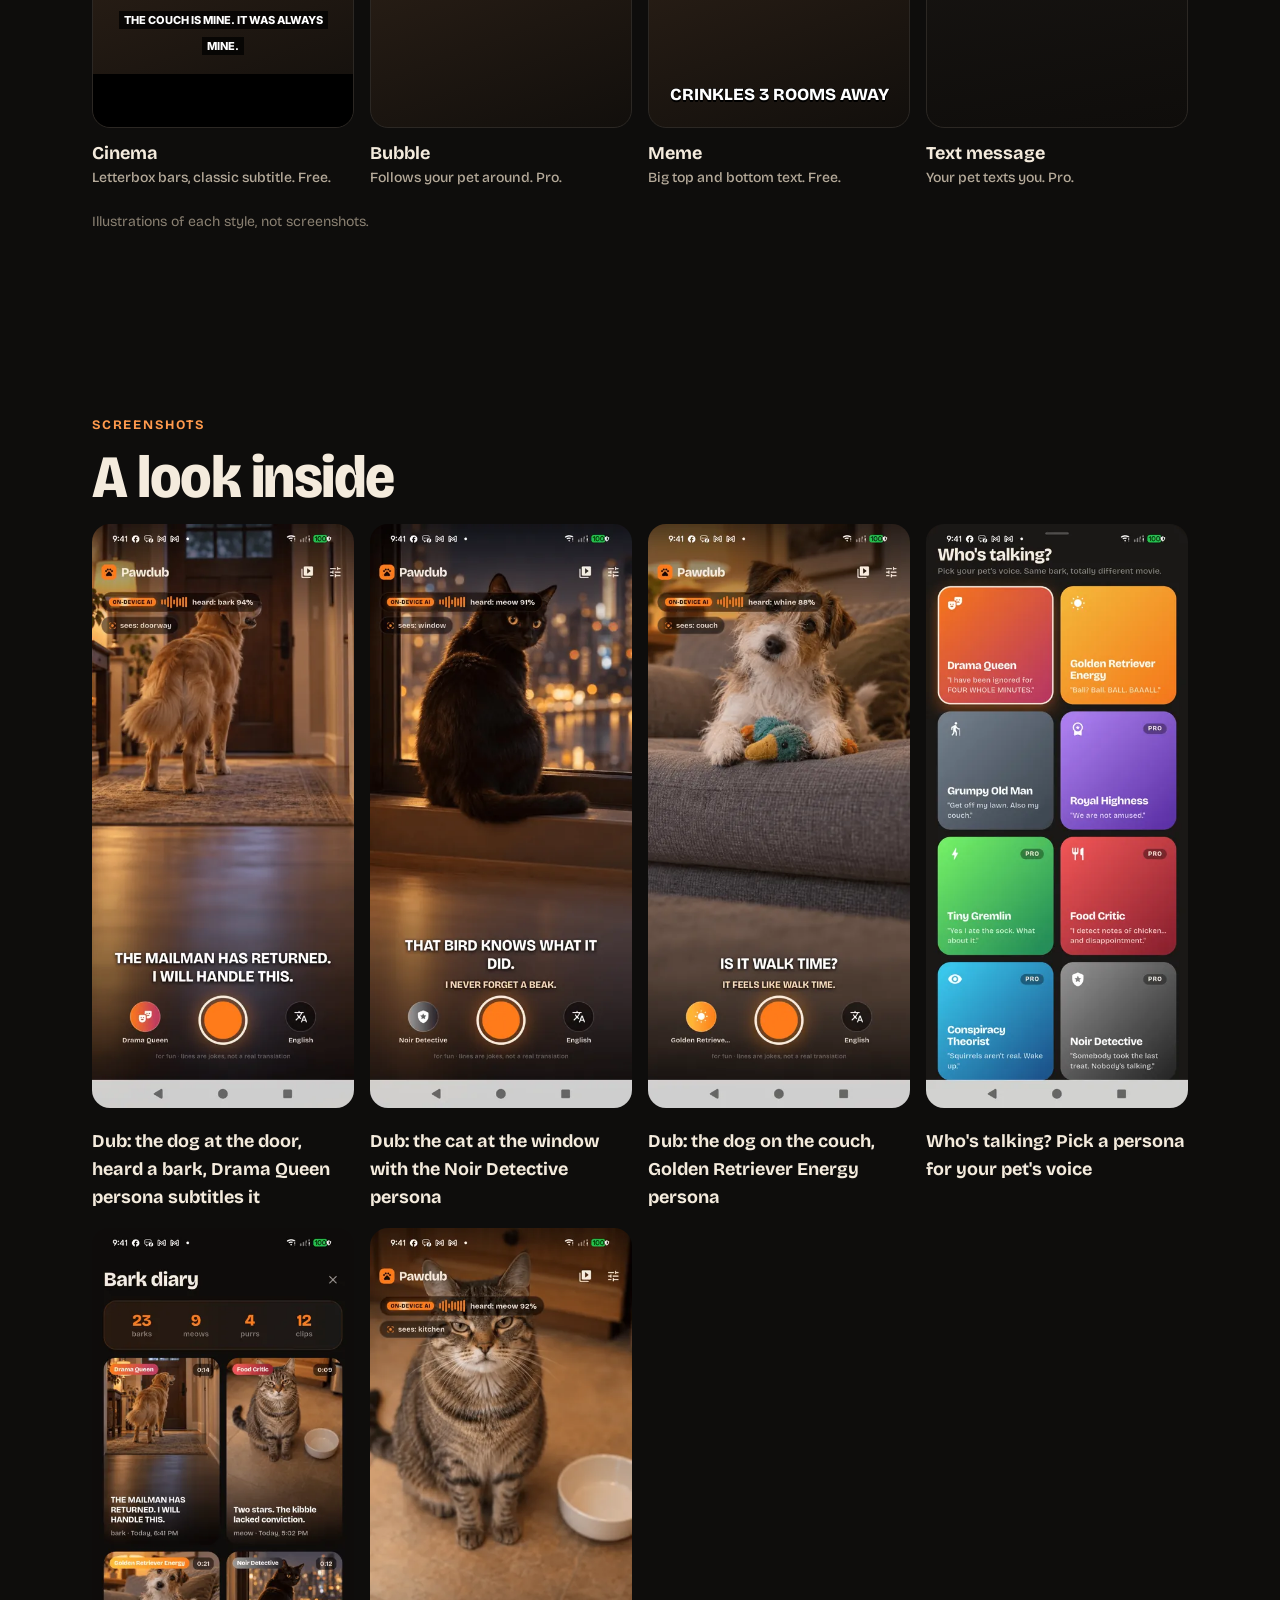
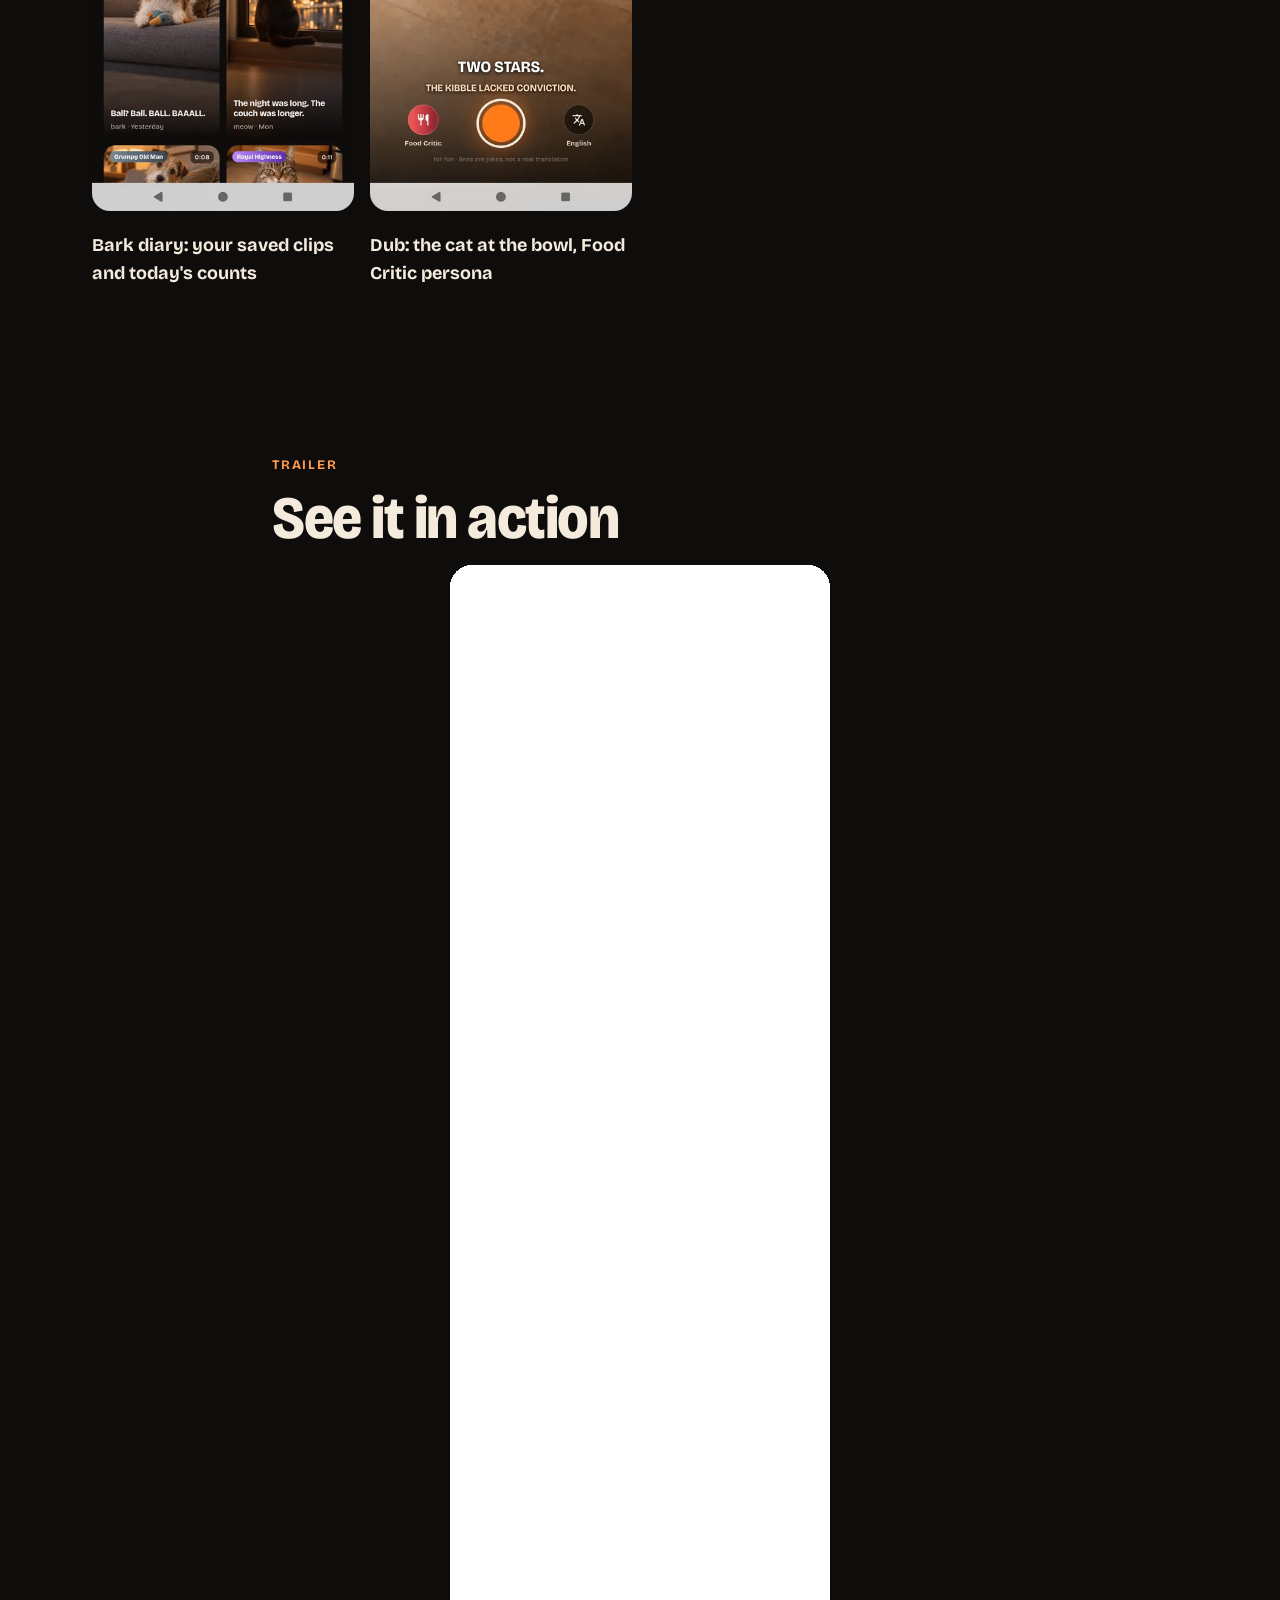
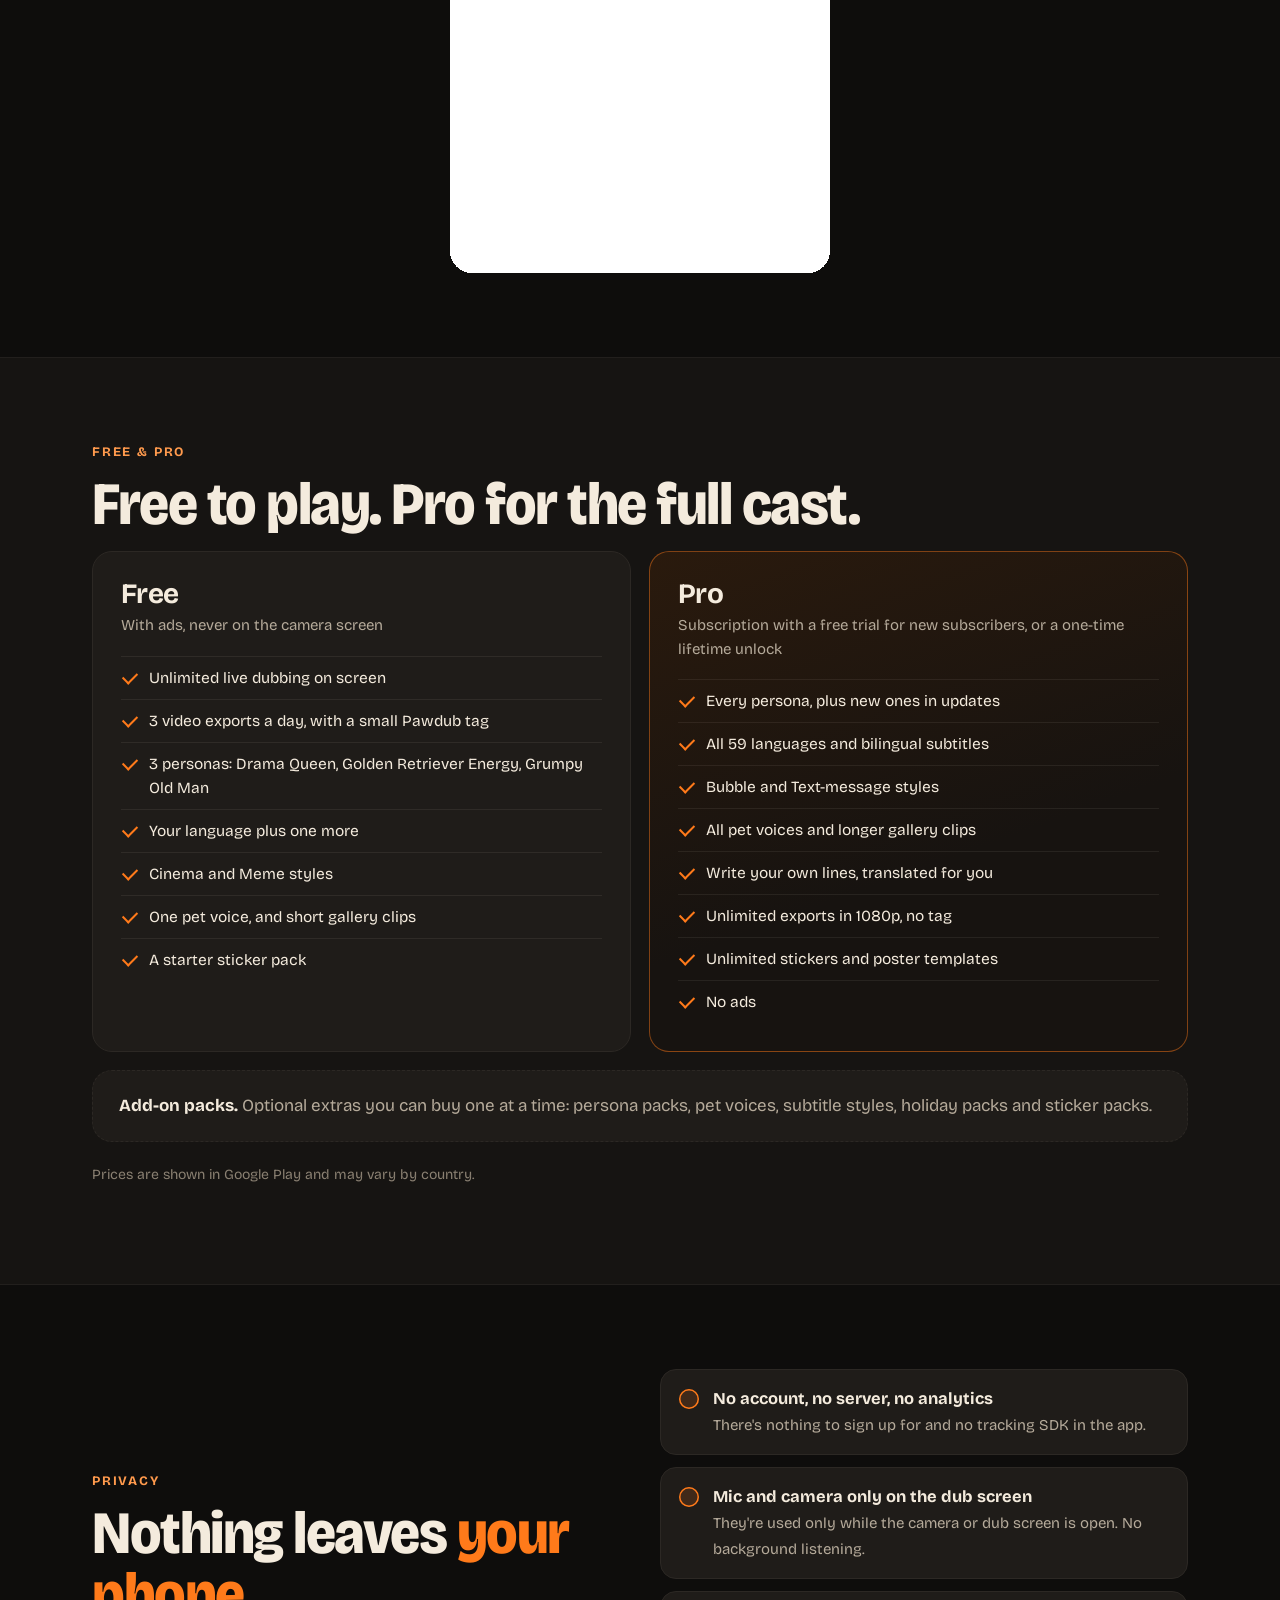
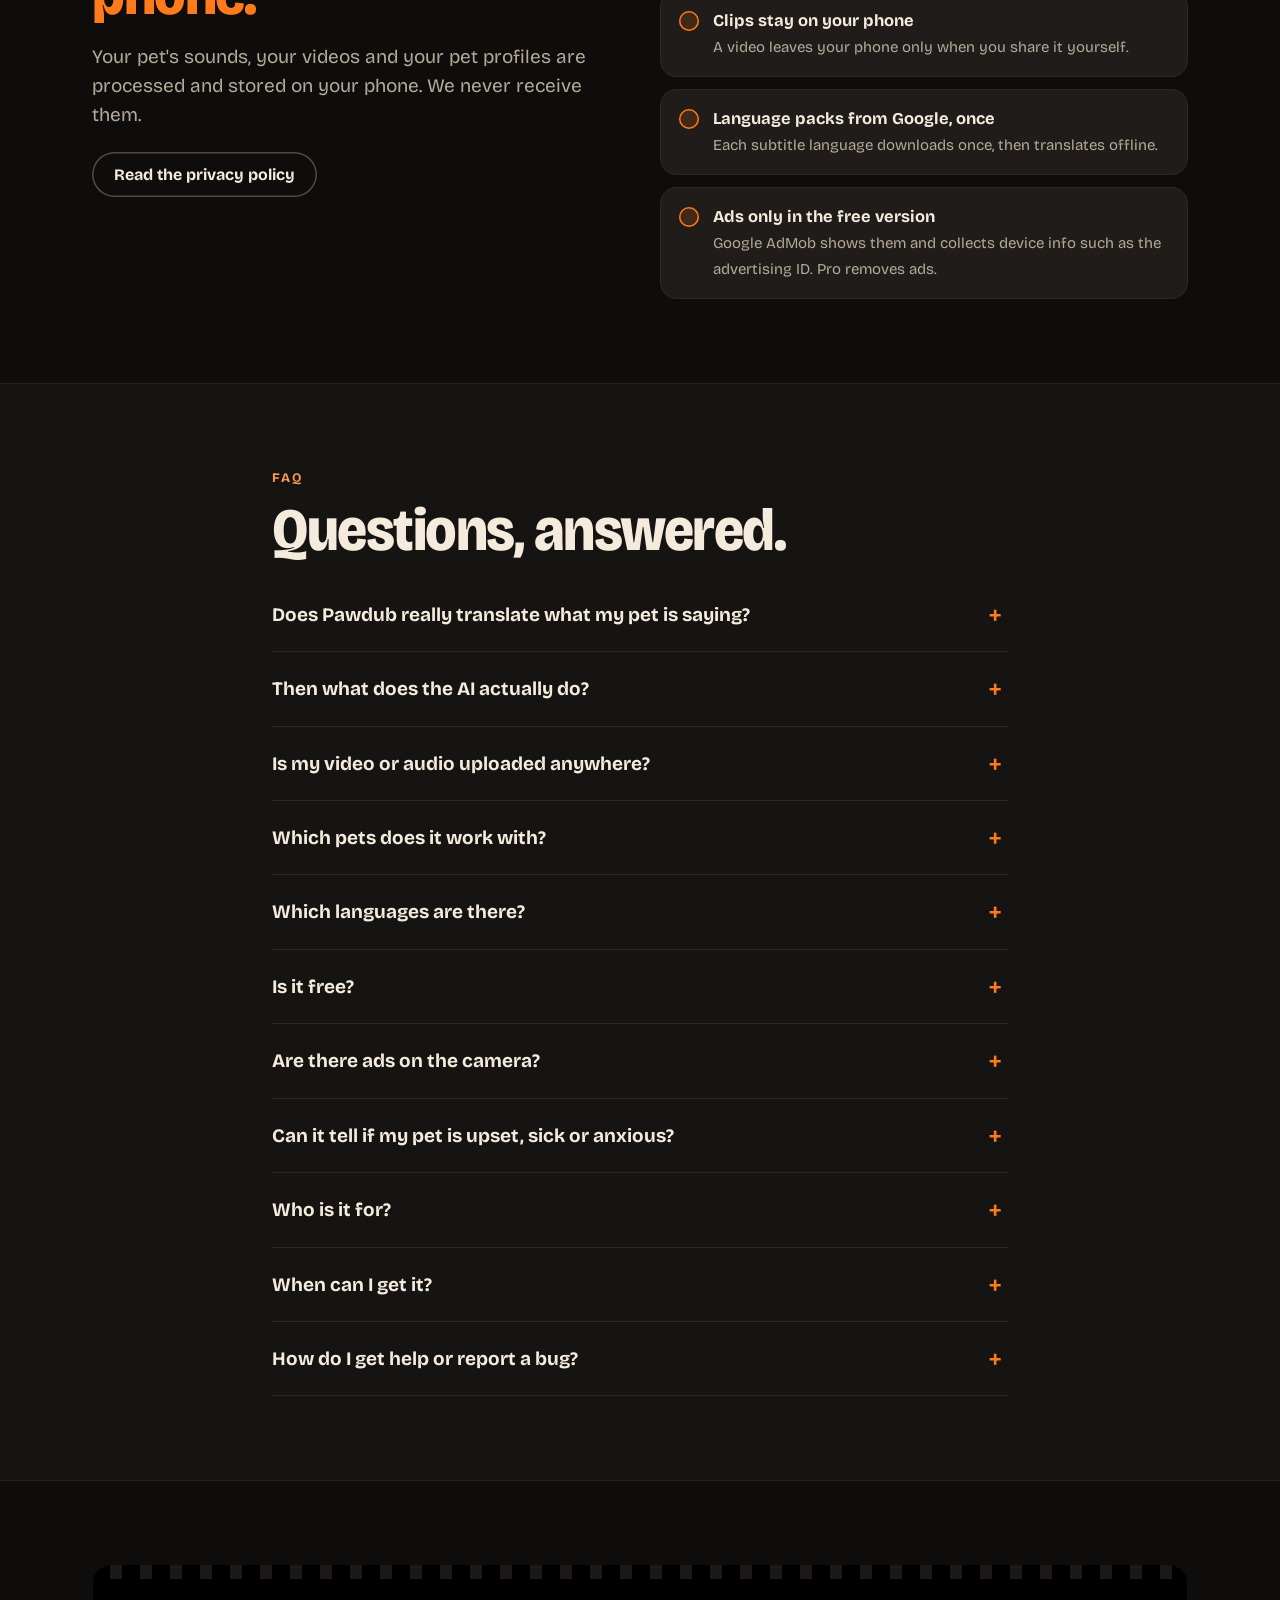
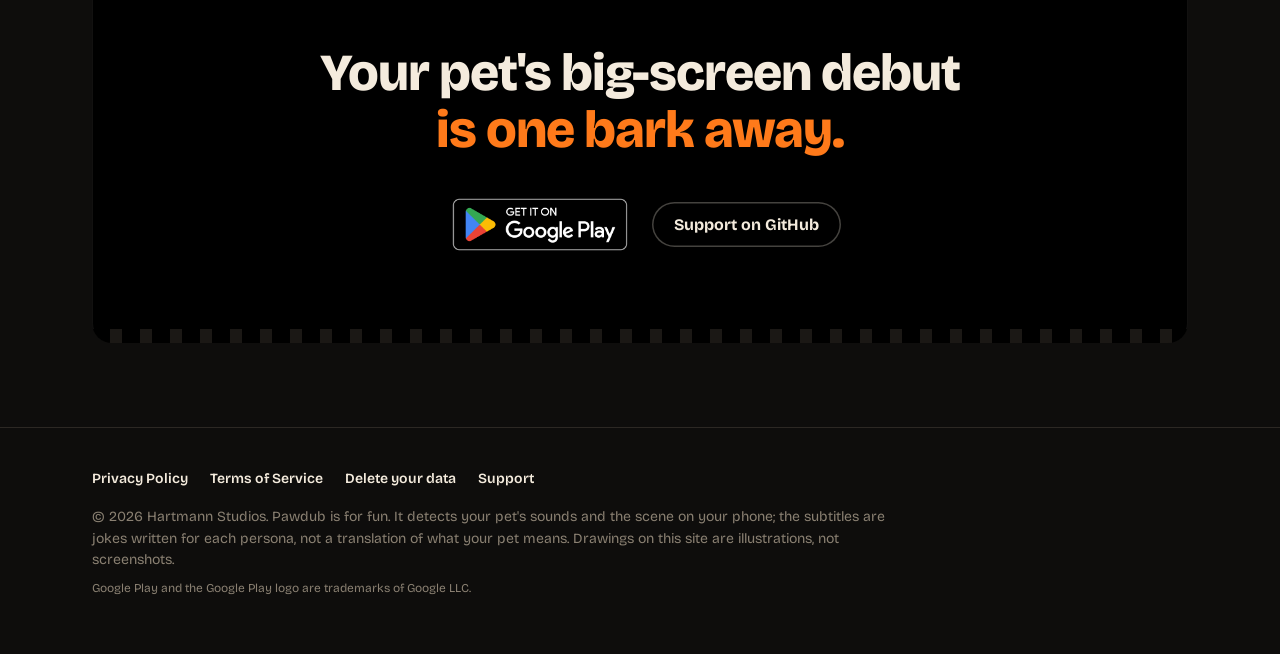
==== commit 0d5839ba: "Add real app screenshots" ====
--- a/index.html
+++ b/index.html
@@ -151,7 +151,7 @@
 </div>
 <p class="fine">Illustrations of each style, not screenshots.</p>
 </div></section>
-<section class="sec" id="video"><div class="wrap narrow">
+<section class="sec" id="screenshots"><div class="wrap"><p class="kicker">Screenshots</p><h2>A look inside</h2><div class="styles"><figure class="style"><img src="https://chartmann1590.github.io/pawdub-site/img/shots/shot-1.webp" alt="Dub: the dog at the door, heard a bark, Drama Queen persona subtitles it" loading="lazy" style="border-radius:18px"><figcaption>Dub: the dog at the door, heard a bark, Drama Queen persona subtitles it</figcaption></figure><figure class="style"><img src="https://chartmann1590.github.io/pawdub-site/img/shots/shot-2.webp" alt="Dub: the cat at the window with the Noir Detective persona" loading="lazy" style="border-radius:18px"><figcaption>Dub: the cat at the window with the Noir Detective persona</figcaption></figure><figure class="style"><img src="https://chartmann1590.github.io/pawdub-site/img/shots/shot-3.webp" alt="Dub: the dog on the couch, Golden Retriever Energy persona" loading="lazy" style="border-radius:18px"><figcaption>Dub: the dog on the couch, Golden Retriever Energy persona</figcaption></figure><figure class="style"><img src="https://chartmann1590.github.io/pawdub-site/img/shots/shot-4.webp" alt="Who&#x27;s talking? Pick a persona for your pet&#x27;s voice" loading="lazy" style="border-radius:18px"><figcaption>Who&#x27;s talking? Pick a persona for your pet&#x27;s voice</figcaption></figure><figure class="style"><img src="https://chartmann1590.github.io/pawdub-site/img/shots/shot-5.webp" alt="Bark diary: your saved clips and today&#x27;s counts" loading="lazy" style="border-radius:18px"><figcaption>Bark diary: your saved clips and today&#x27;s counts</figcaption></figure><figure class="style"><img src="https://chartmann1590.github.io/pawdub-site/img/shots/shot-6.webp" alt="Dub: the cat at the bowl, Food Critic persona" loading="lazy" style="border-radius:18px"><figcaption>Dub: the cat at the bowl, Food Critic persona</figcaption></figure></div></div></section><section class="sec" id="video"><div class="wrap narrow">
 <p class="kicker">Trailer</p><h2>See it in action</h2>
 <div style="position:relative;padding-top:177.7%;max-width:380px;margin:0 auto;border-radius:22px;overflow:hidden"><iframe style="position:absolute;inset:0;width:100%;height:100%;border:0" src="https://www.youtube-nocookie.com/embed/OqLd-PZyh_w" title="Pawdub promo video" loading="lazy" allow="accelerometer; encrypted-media; gyroscope; picture-in-picture; fullscreen" allowfullscreen></iframe></div>
 </div></section>
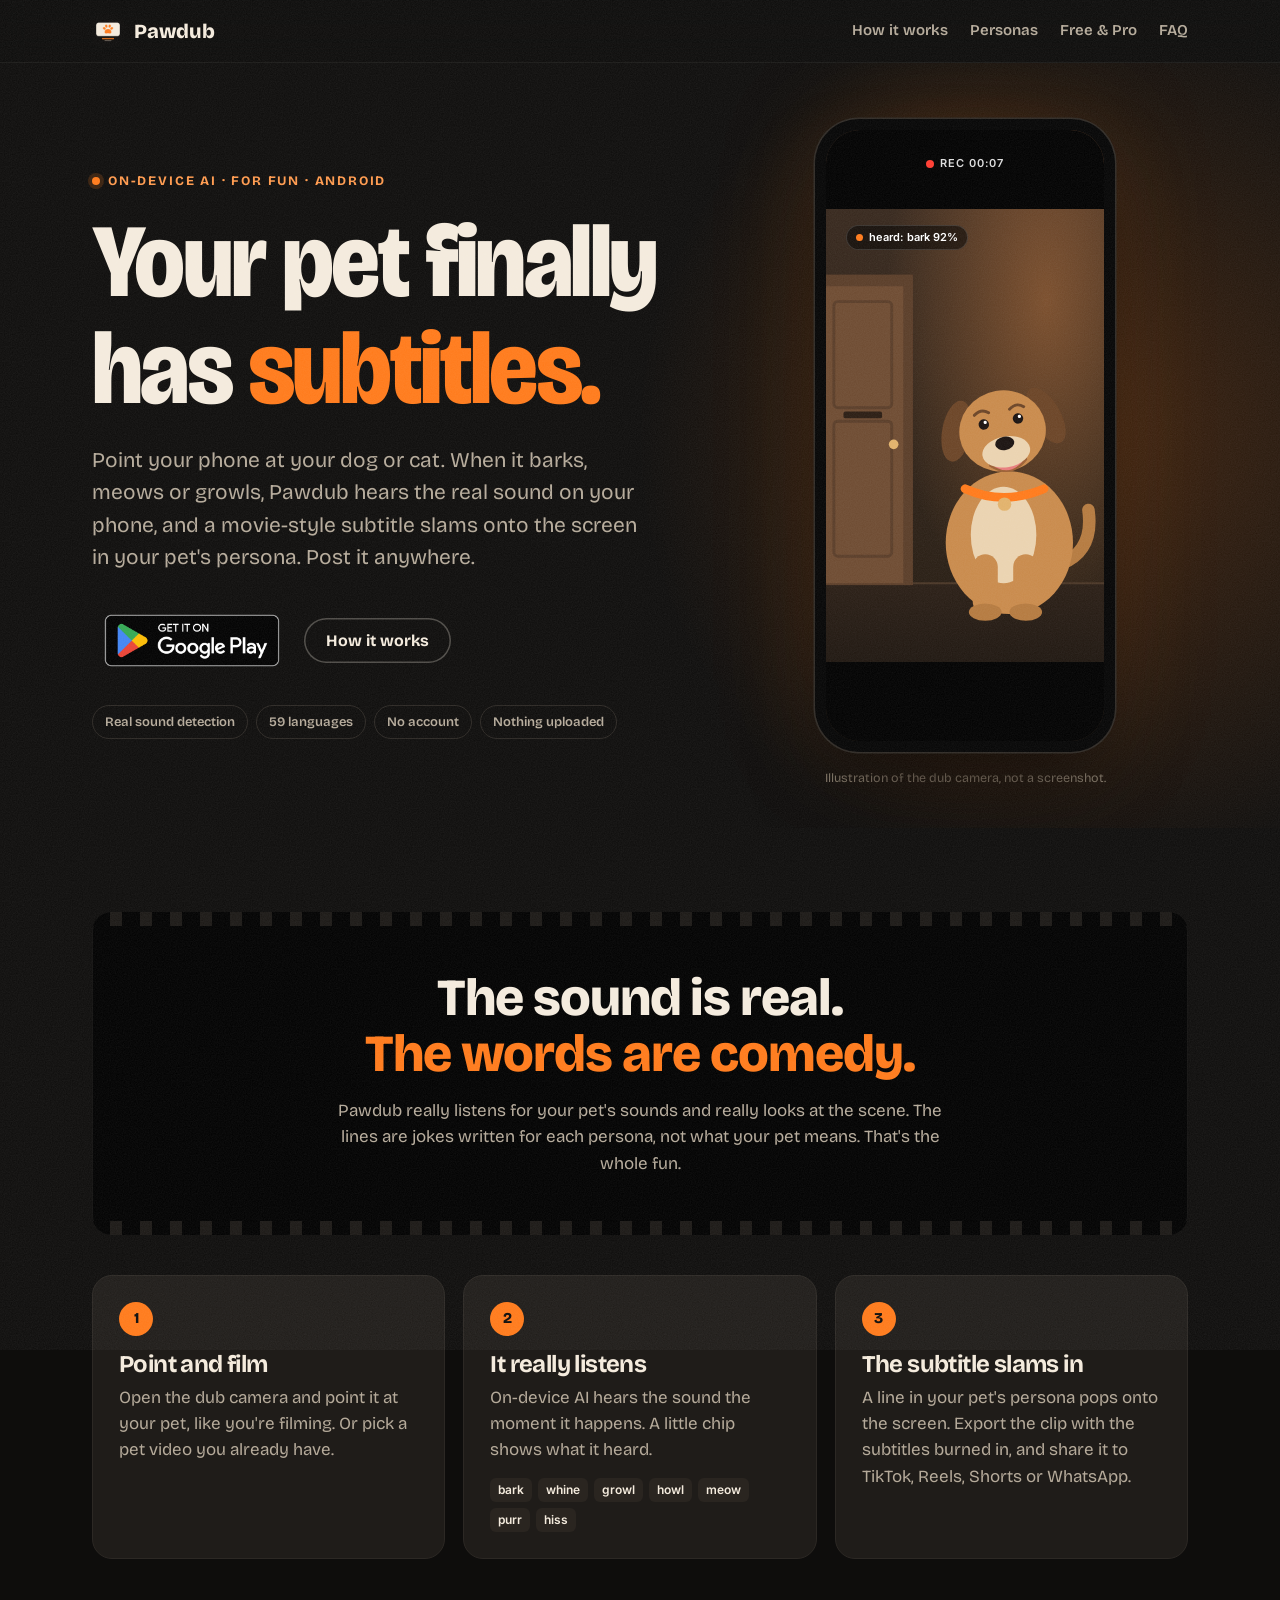
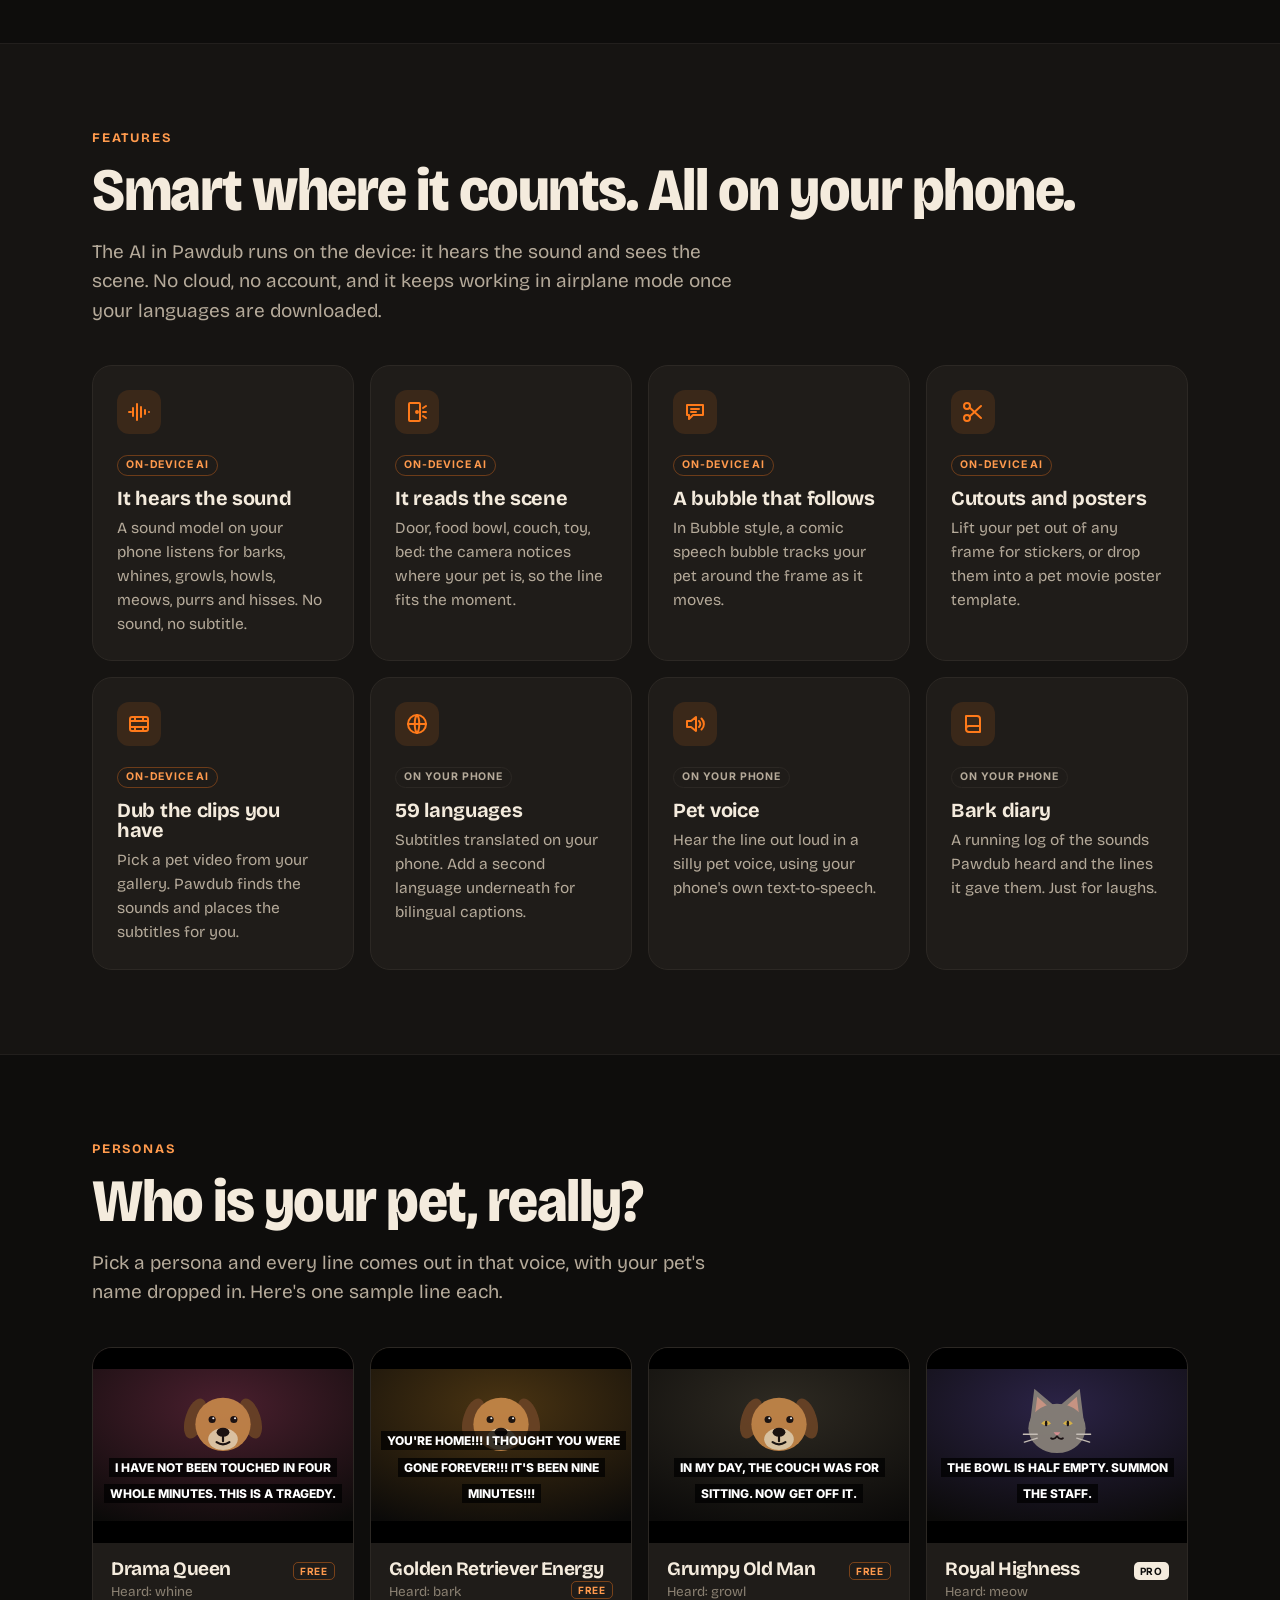
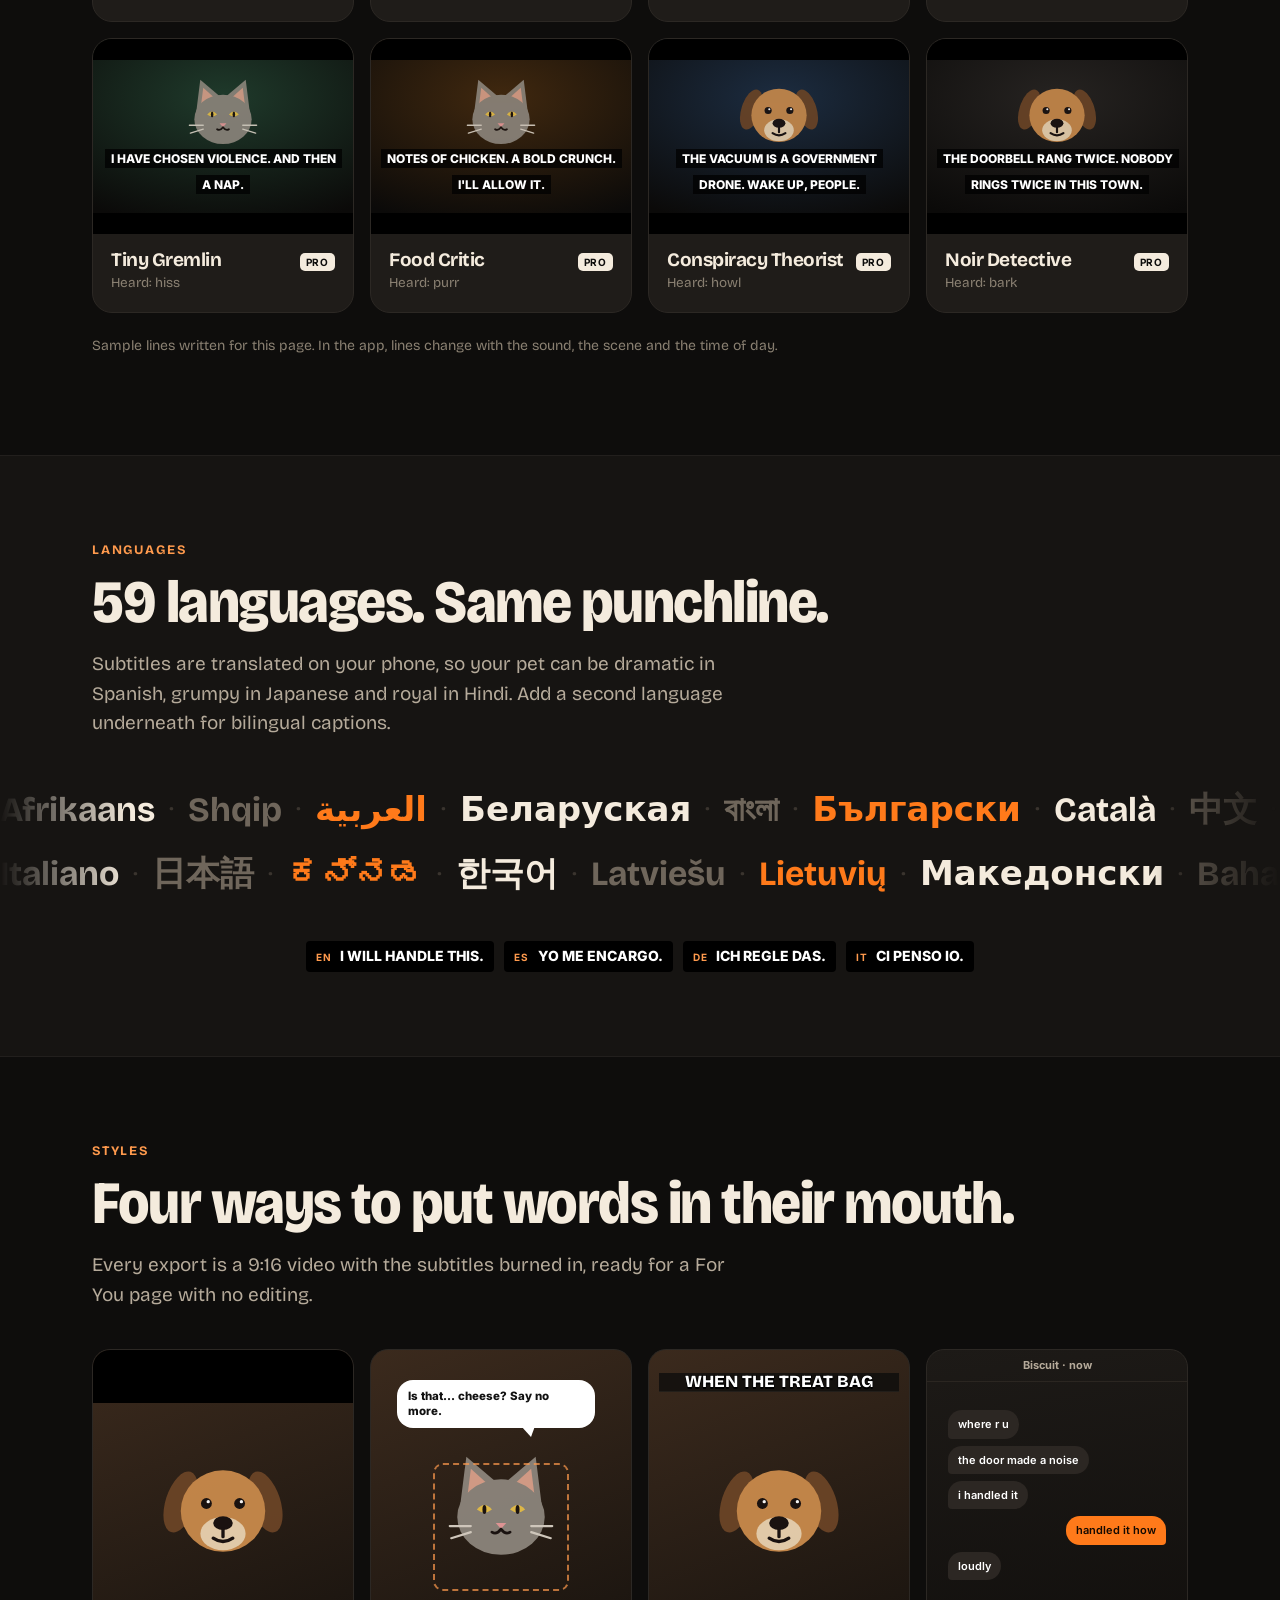
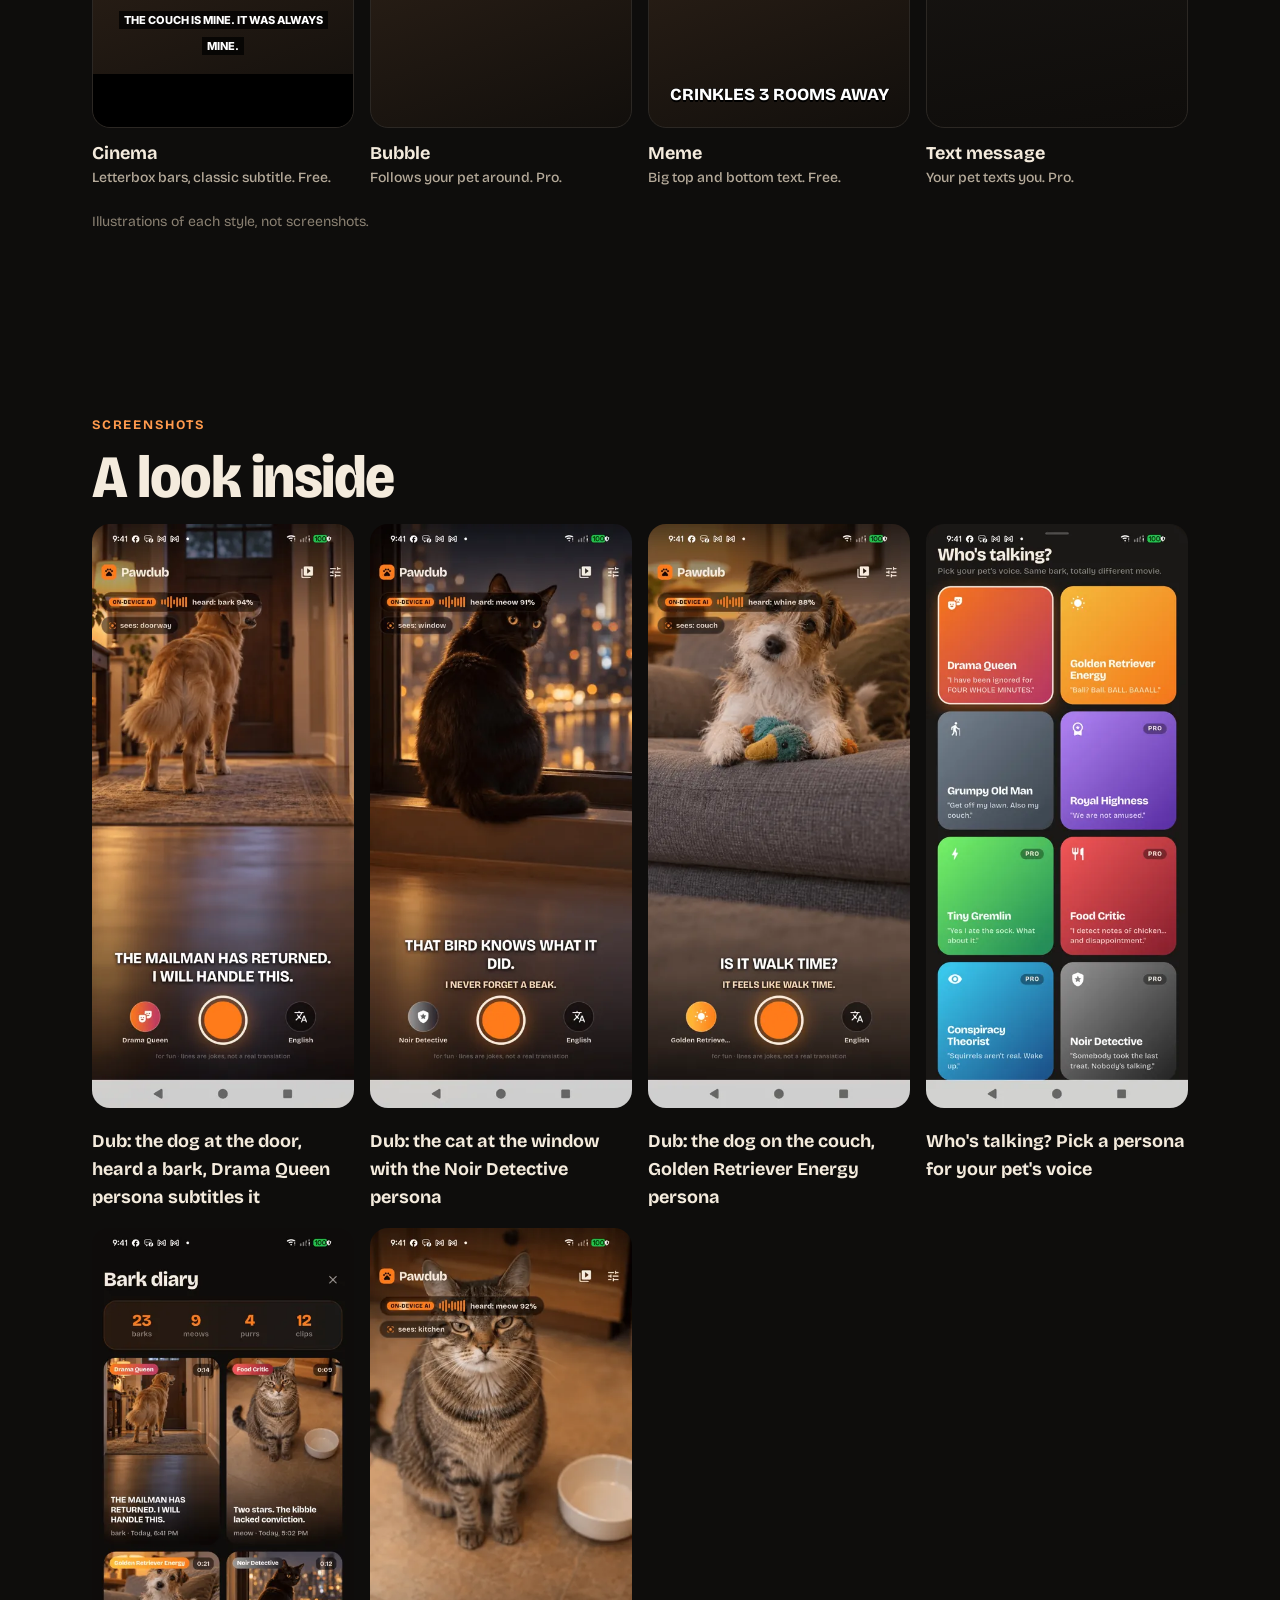
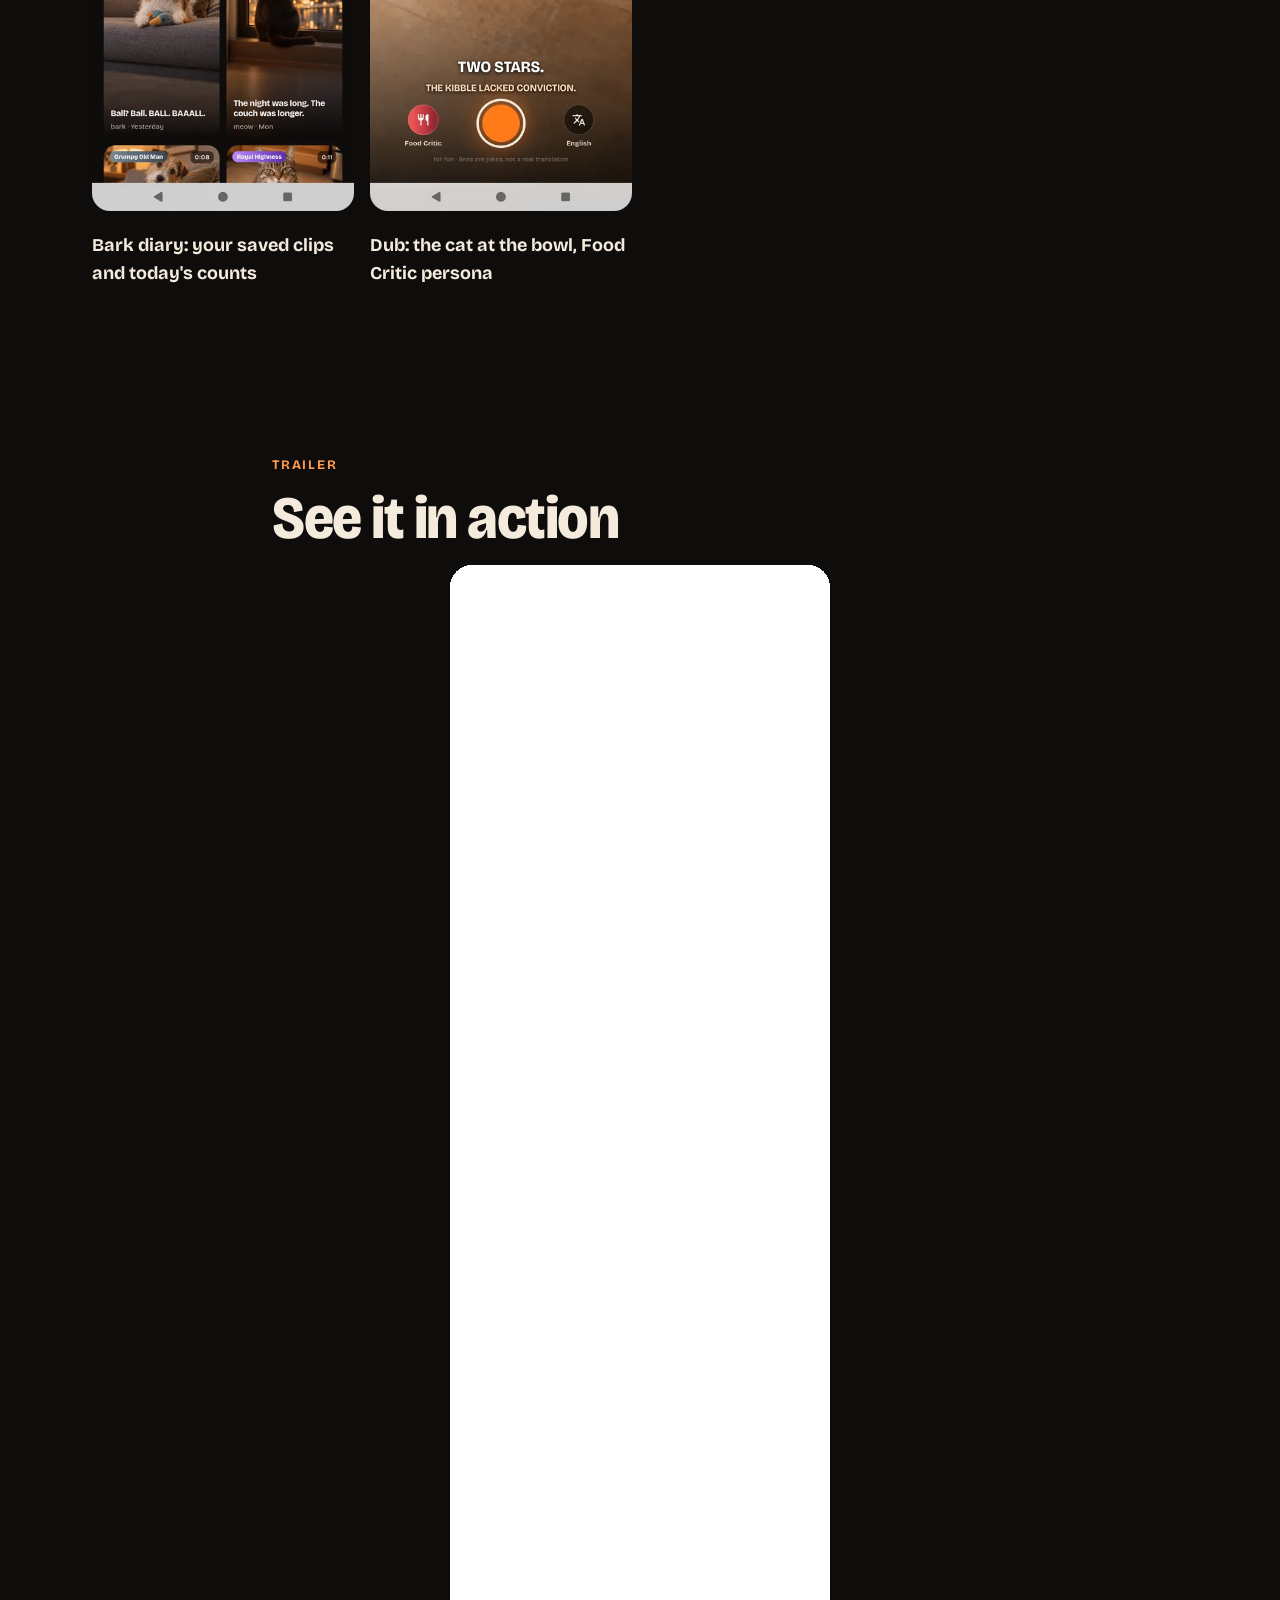
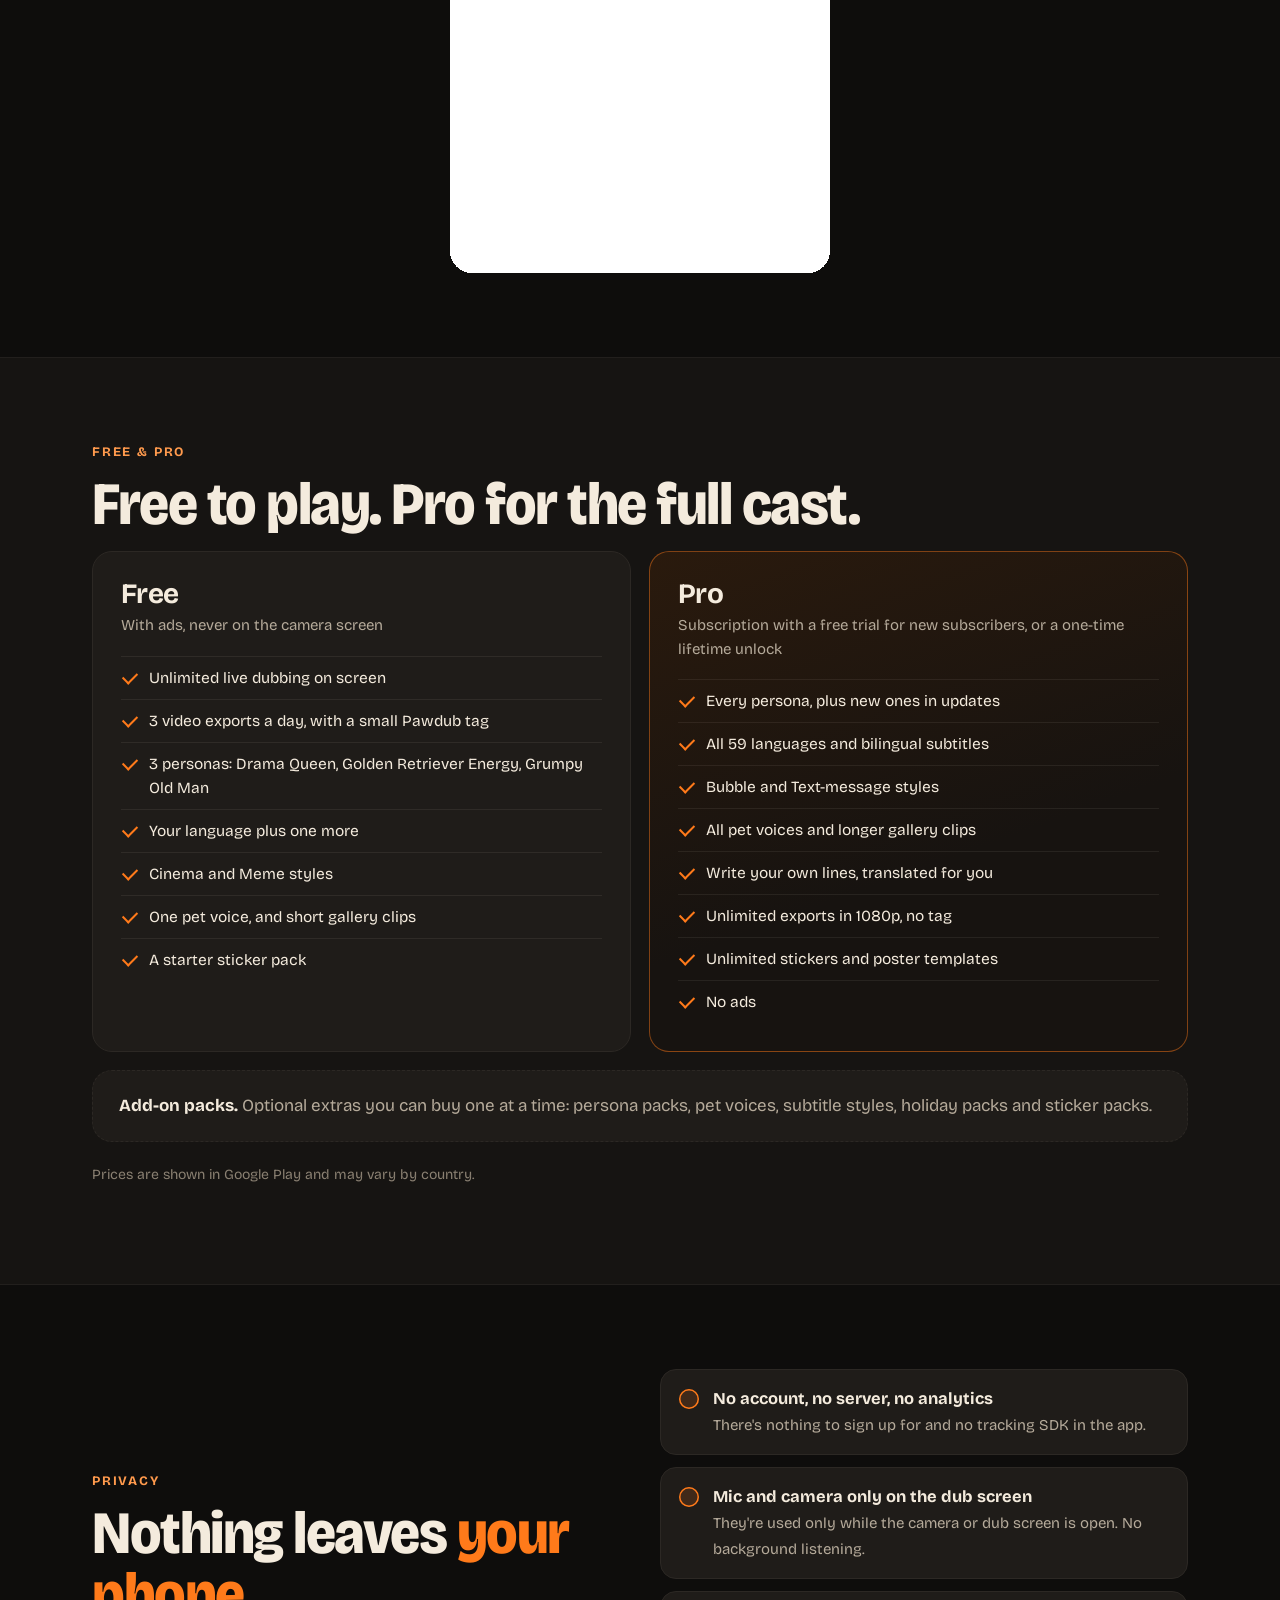
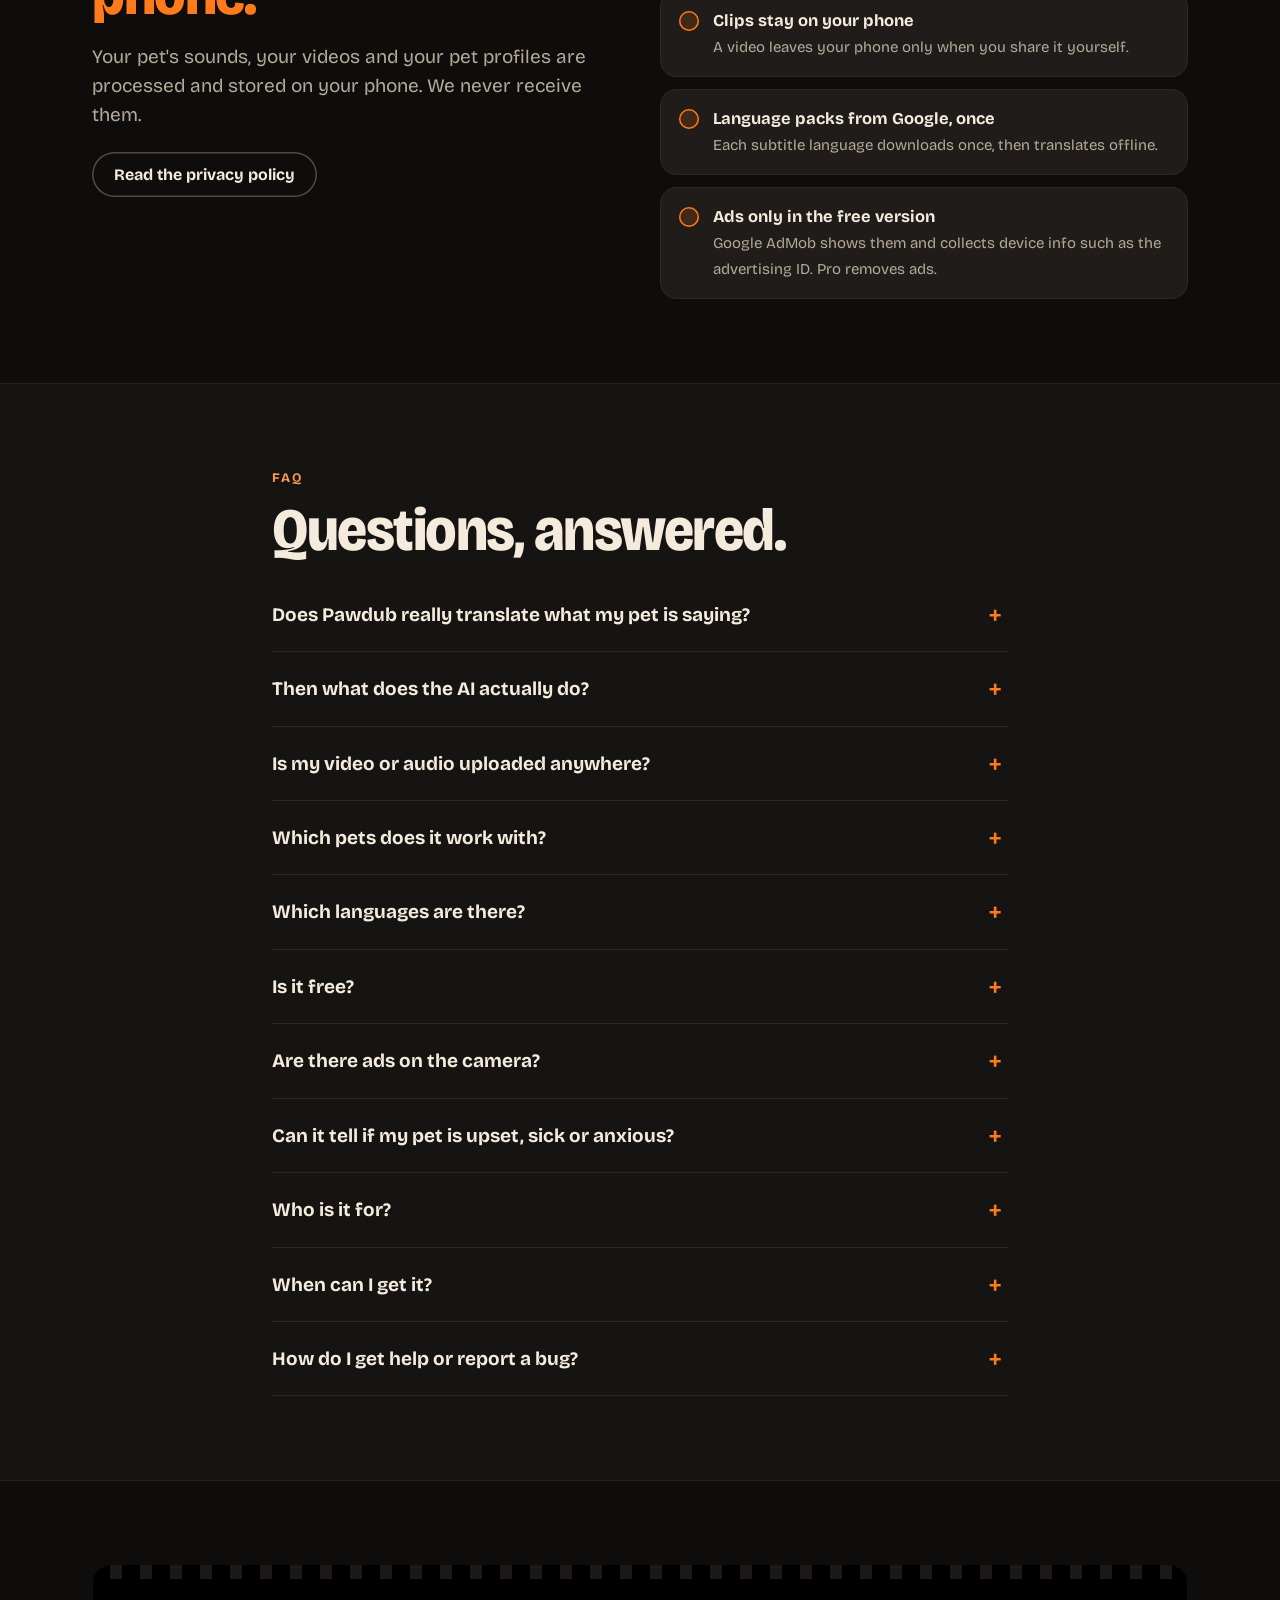
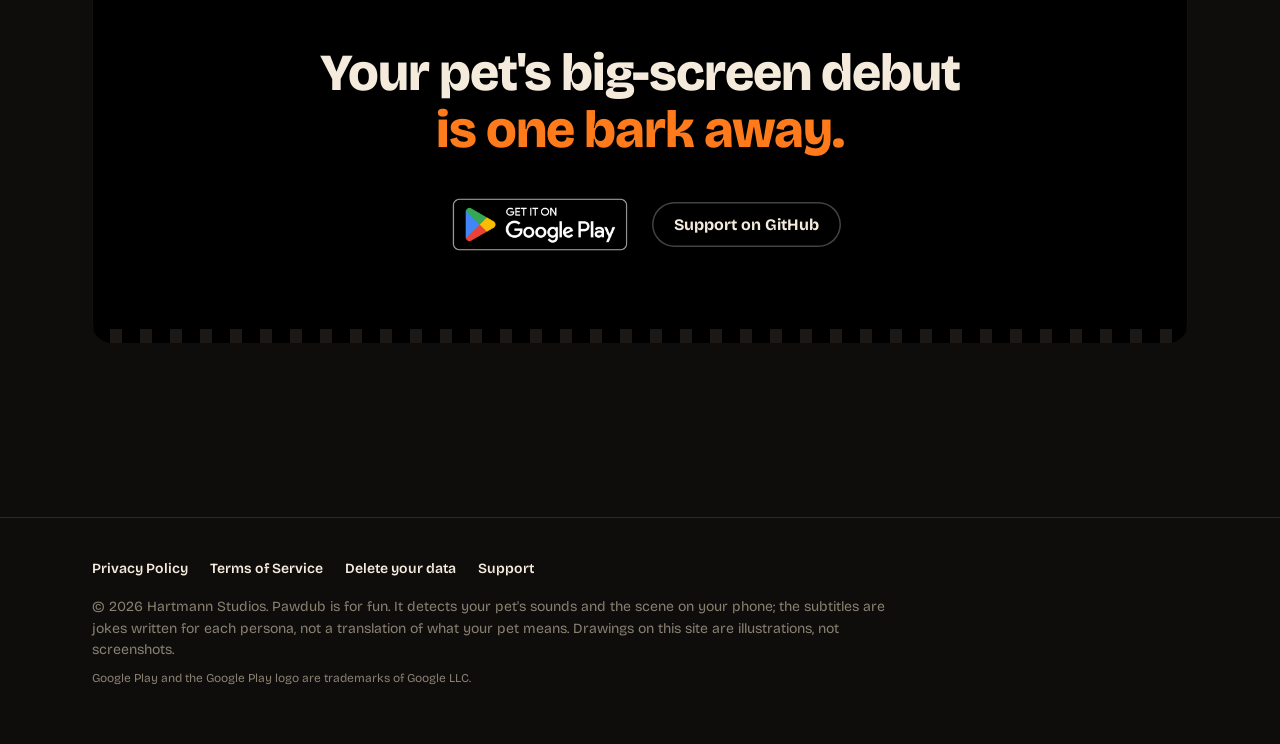
==== commit 7f1ac73d: "Add banner ad [skip ci]" ====
--- a/index.html
+++ b/index.html
@@ -209,6 +209,14 @@
 <script type="application/ld+json">{"@context": "https://schema.org", "@type": "SoftwareApplication", "name": "Pawdub: Funny Pet Translator", "operatingSystem": "Android", "applicationCategory": "EntertainmentApplication", "url": "https://chartmann1590.github.io/pawdub-site/", "author": {"@type": "Organization", "name": "Hartmann Studios", "url": "https://chartmann1590.github.io/pawdub-site/"}, "description": "Point your phone at your dog or cat. When it barks or meows, Pawdub detects the sound on your phone and a funny movie-style subtitle pops up, in any of 59 languages. For fun.", "downloadUrl": "https://play.google.com/store/apps/details?id=com.charles.pawdub"}</script>
 
 </main>
+
+<!-- BEGIN AADS AD UNIT 2459497 -->
+<div class="aads-slot" style="width:100%;margin:24px auto 16px;text-align:center;clear:both">
+<div id="frame" style="width: 320px;margin: auto;z-index: 99998;height: auto">
+<iframe data-aa='2459497' src='//ad.a-ads.com/2459497/?size=320x50' style='border:0; padding:0; width:320px; height:50px; overflow:hidden;display: block;margin: auto'></iframe>
+</div>
+</div>
+<!-- END AADS AD UNIT 2459497 -->
 <footer class="foot"><div class="wrap">
 <div class="foot-links"><a href="https://chartmann1590.github.io/pawdub-site/privacy/">Privacy Policy</a><a href="https://chartmann1590.github.io/pawdub-site/terms/">Terms of Service</a><a href="https://chartmann1590.github.io/pawdub-site/delete/">Delete your data</a><a href="https://github.com/chartmann1590/pawdub-site/issues/new">Support</a></div>
 <p>&copy; 2026 Hartmann Studios. Pawdub is for fun. It detects your pet's sounds and the scene on your phone; the subtitles are jokes written for each persona, not a translation of what your pet means. Drawings on this site are illustrations, not screenshots.</p>
